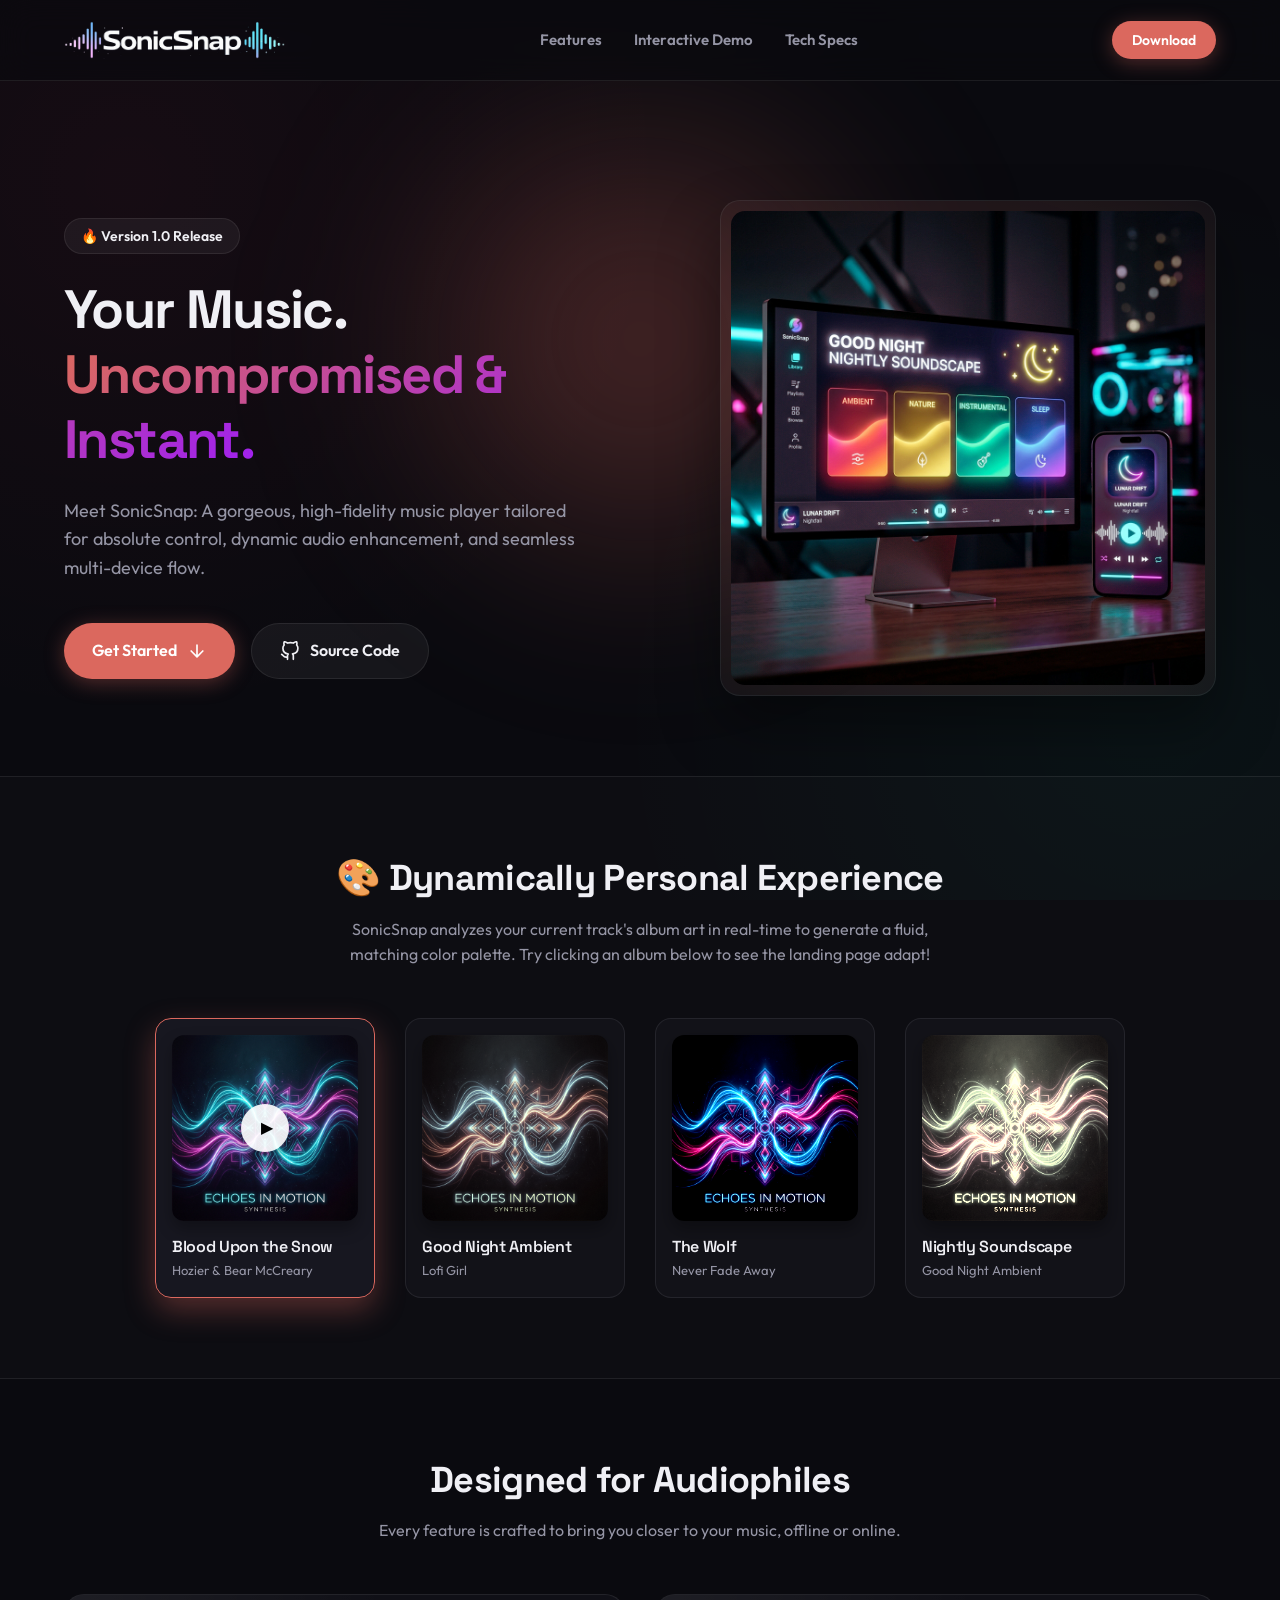
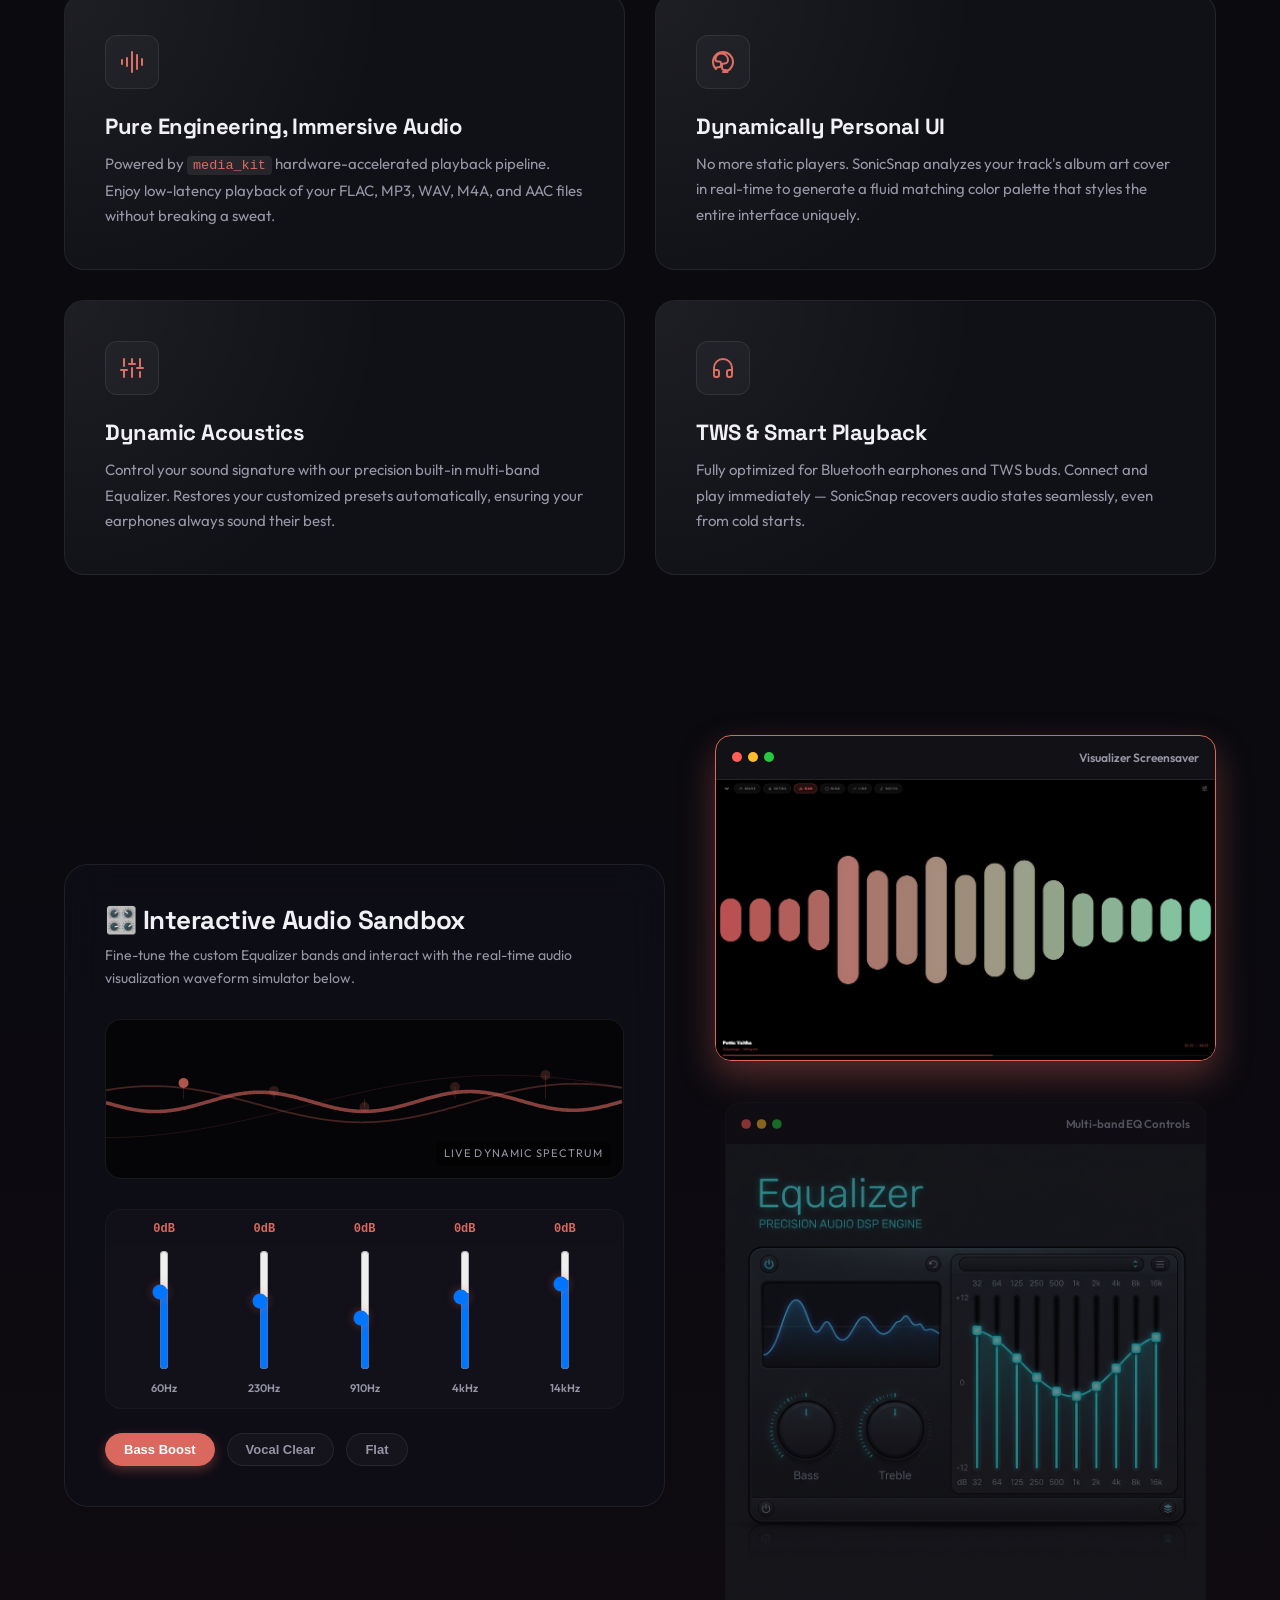
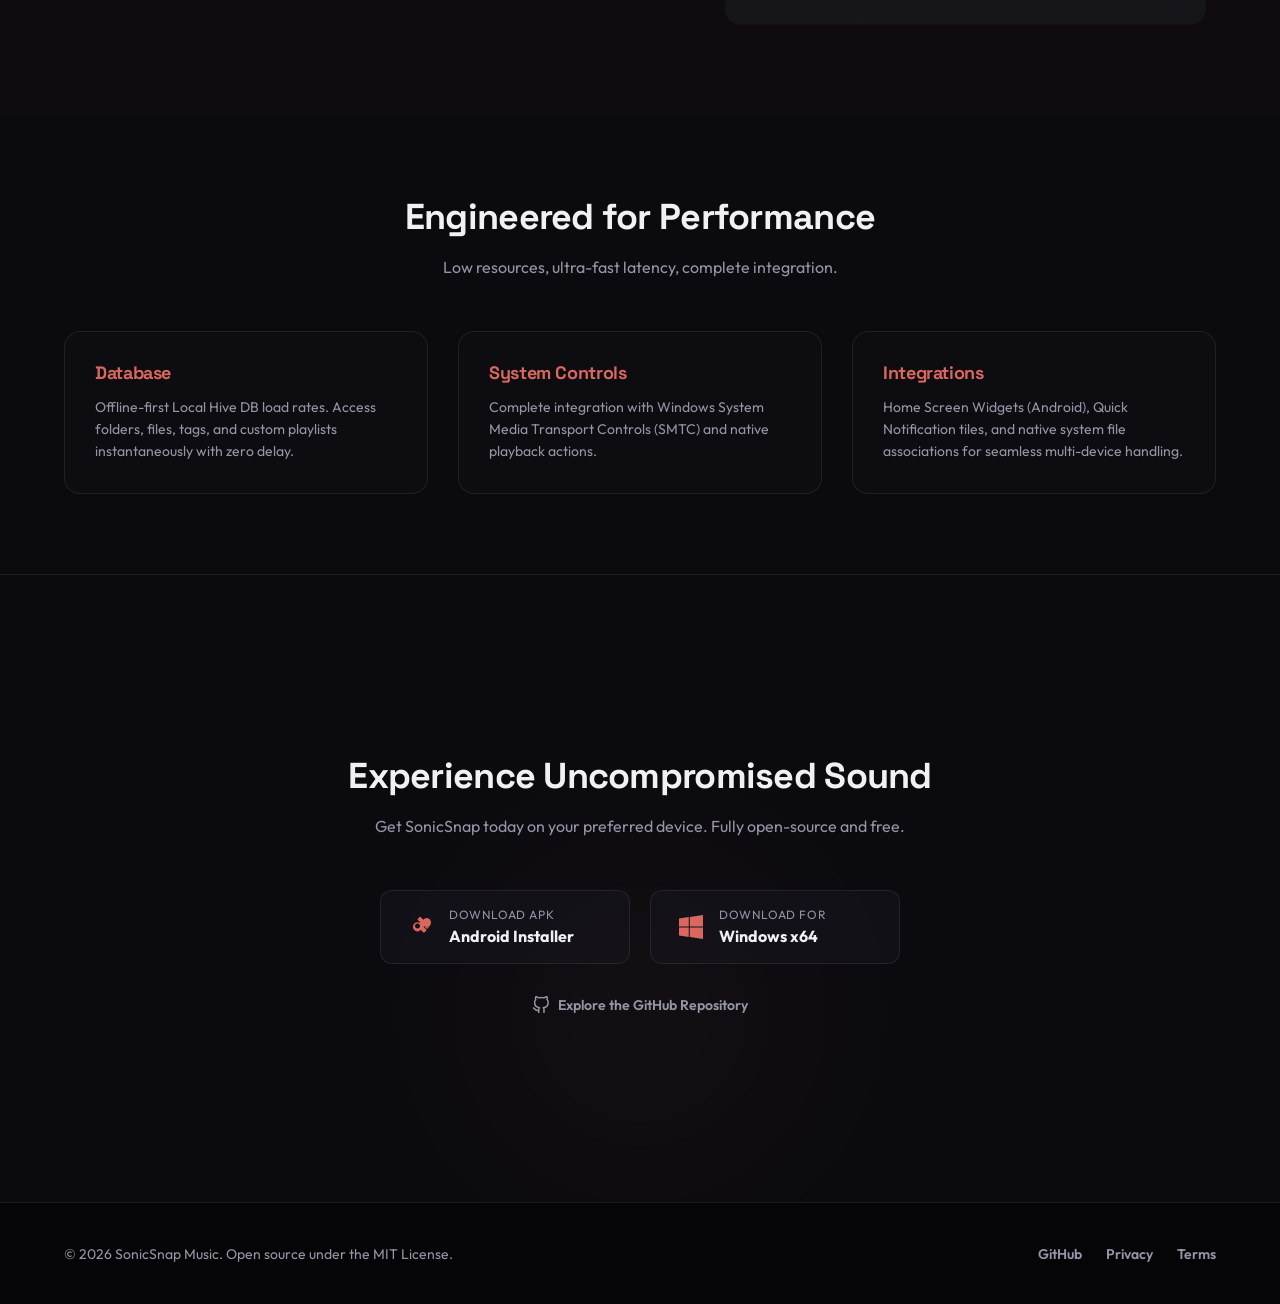
==== index.html @ 58a20cab "V1 release" ====
<!DOCTYPE html>
<html lang="en">
<head>
    <meta charset="UTF-8">
    <meta name="viewport" content="width=device-width, initial-scale=1.0">
    <title>SonicSnap - Your Music. Uncompromised & Instant.</title>
    <meta name="description" content="SonicSnap is a gorgeous, high-fidelity music player tailored for absolute control, dynamic audio enhancement, and seamless multi-device flow.">
    <!-- Google Fonts -->
    <link rel="preconnect" href="https://fonts.googleapis.com">
    <link rel="preconnect" href="https://fonts.gstatic.com" crossorigin>
    <link href="https://fonts.googleapis.com/css2?family=Outfit:wght@300;400;600;800&family=Space+Grotesk:wght@400;700&display=swap" rel="stylesheet">
    <!-- Main Style -->
    <link rel="stylesheet" href="index.css">
    <!-- Favicon -->
    <link rel="icon" type="image/svg+xml" href="assets/landing/icon.png">
</head>
<body>

    <!-- Header Navigation -->
    <header class="header" id="navbar">
        <div class="header-container">
            <a href="#" class="logo-link" id="logo-home">
                <img src="assets/landing/logo.png" alt="SonicSnap Logo" class="logo-img" style="height: 38px; display: block;">
            </a>
            <nav class="nav-menu" id="nav-links">
                <a href="#features" class="nav-item" id="nav-lnk-features">Features</a>
                <a href="#demo" class="nav-item" id="nav-lnk-demo">Interactive Demo</a>
                <a href="#specs" class="nav-item" id="nav-lnk-specs">Tech Specs</a>
            </nav>
            <div class="header-actions">
                <a href="#download" class="btn btn-primary btn-sm" id="btn-header-download">Download</a>
            </div>
        </div>
    </header>

    <main>
        <!-- Hero Section -->
        <section class="hero-section" id="hero">
            <div class="hero-bg-glow"></div>
            <div class="container hero-container">
                <div class="hero-content">
                    <div class="badge-wrapper animate-fade-in">
                        <span class="premium-badge">🔥 Version 1.0 Release</span>
                    </div>
                    <h1 class="hero-title animate-fade-in" id="hero-headline">
                        Your Music. <br><span class="gradient-text">Uncompromised & Instant.</span>
                    </h1>
                    <p class="hero-subtitle animate-fade-in-delayed">
                        Meet SonicSnap: A gorgeous, high-fidelity music player tailored for absolute control, dynamic audio enhancement, and seamless multi-device flow.
                    </p>
                    <div class="hero-actions animate-fade-in-delayed" id="hero-cta-group">
                        <a href="#download" class="btn btn-primary" id="cta-download-hero">
                            <span>Get Started</span>
                            <svg width="20" height="20" viewBox="0 0 24 24" fill="none" stroke="currentColor" stroke-width="2" stroke-linecap="round" stroke-linejoin="round"><path d="M12 5v14M19 12l-7 7-7-7"/></svg>
                        </a>
                        <a href="https://github.com" target="_blank" rel="noopener noreferrer" class="btn btn-secondary" id="cta-source-hero">
                            <svg width="20" height="20" viewBox="0 0 24 24" fill="none" stroke="currentColor" stroke-width="2" stroke-linecap="round" stroke-linejoin="round"><path d="M9 19c-5 1.5-5-2.5-7-3m14 6v-3.87a3.37 3.37 0 0 0-.94-2.61c3.14-.35 6.44-1.54 6.44-7A5.44 5.44 0 0 0 20 4.77 5.07 5.07 0 0 0 19.91 1S18.73.65 16 2.48a13.38 13.38 0 0 0-7 0C6.27.65 5.09 1 5.09 1A5.07 5.07 0 0 0 5 4.77a5.44 5.44 0 0 0-1.5 3.78c0 5.42 3.3 6.61 6.44 7A3.37 3.37 0 0 0 9 18.13V22"></path></svg>
                            <span>Source Code</span>
                        </a>
                    </div>
                </div>
                <div class="hero-visual animate-scale-in">
                    <div class="mockup-wrapper">
                        <img src="assets/landing/hero_mockup.png" alt="SonicSnap Mobile and Desktop App Mockup" class="mockup-img" id="hero-mockup-img">
                        <div class="glowing-effect"></div>
                    </div>
                </div>
            </div>
        </section>

        <!-- Dynamic Theme Interaction Section -->
        <section class="theme-demo-section" id="theme-selector">
            <div class="container text-center">
                <h2 class="section-title" id="theme-title">🎨 Dynamically Personal Experience</h2>
                <p class="section-subtitle">SonicSnap analyzes your current track's album art in real-time to generate a fluid, matching color palette. Try clicking an album below to see the landing page adapt!</p>
                
                <div class="album-carousel" id="album-selector">
                    <div class="album-card active" data-primary="#db685e" data-secondary="#170505" data-glow="rgba(219, 104, 94, 0.4)" id="album-pottu">
                        <div class="album-art" style="background-image: url('assets/landing/album_art.png'); background-size: cover;">
                            <span class="play-icon">▶</span>
                        </div>
                        <div class="album-info">
                            <h3>Blood Upon the Snow</h3>
                            <p>Hozier & Bear McCreary</p>
                        </div>
                    </div>
                    
                    <div class="album-card" data-primary="#cfa170" data-secondary="#1a1200" data-glow="rgba(207, 161, 112, 0.4)" id="album-pottu-yesudas">
                        <div class="album-art" style="background-image: url('assets/landing/album_art.png'); background-size: cover; filter: sepia(0.6) hue-rotate(40deg);">
                            <span class="play-icon">▶</span>
                        </div>
                        <div class="album-info">
                            <h3>Good Night Ambient</h3>
                            <p>Lofi Girl</p>
                        </div>
                    </div>

                    <div class="album-card" data-primary="#ff3b30" data-secondary="#1a0505" data-glow="rgba(255, 59, 48, 0.4)" id="album-vishwaroopam">
                        <div class="album-art art-1" style="background-image: url('assets/landing/album_art.png'); background-size: cover; filter: hue-rotate(20deg) contrast(1.5);">
                            <span class="play-icon">▶</span>
                        </div>
                        <div class="album-info">
                            <h3>The Wolf</h3>
                            <p>Never Fade Away</p>
                        </div>
                    </div>

                    <div class="album-card" data-primary="#00ffcc" data-secondary="#001a14" data-glow="rgba(0, 255, 204, 0.4)" id="album-nightly">
                        <div class="album-art art-2" style="background-image: url('assets/landing/album_art.png'); background-size: cover; filter: brightness(2) sepia(0.8);">
                            <span class="play-icon">▶</span>
                        </div>
                        <div class="album-info">
                            <h3>Nightly Soundscape</h3>
                            <p>Good Night Ambient</p>
                        </div>
                    </div>
                </div>
            </div>
        </section>

        <!-- Features Grid Section -->
        <section class="features-section" id="features">
            <div class="container">
                <div class="text-center">
                    <h2 class="section-title" id="features-title">Designed for Audiophiles</h2>
                    <p class="section-subtitle">Every feature is crafted to bring you closer to your music, offline or online.</p>
                </div>
                
                <div class="features-grid">
                    <!-- Feature 1 -->
                    <div class="feature-card scroll-reveal" id="feat-hi-res">
                        <div class="feature-icon">
                            <svg width="24" height="24" viewBox="0 0 24 24" fill="none" stroke="currentColor" stroke-width="2" stroke-linecap="round" stroke-linejoin="round"><path d="M12 2v20M17 5v14M22 9v6M7 8v8M2 10v4"/></svg>
                        </div>
                        <h3>Pure Engineering, Immersive Audio</h3>
                        <p>Powered by <code>media_kit</code> hardware-accelerated playback pipeline. Enjoy low-latency playback of your FLAC, MP3, WAV, M4A, and AAC files without breaking a sweat.</p>
                    </div>

                    <!-- Feature 2 -->
                    <div class="feature-card scroll-reveal" id="feat-palette">
                        <div class="feature-icon">
                            <svg width="24" height="24" viewBox="0 0 24 24" fill="none" stroke="currentColor" stroke-width="2" stroke-linecap="round" stroke-linejoin="round"><path d="M12 22C17.5228 22 22 17.5228 22 12C22 6.47715 17.5228 2 12 2C6.47715 2 2 6.47715 2 12C2 14.7255 3.09032 17.1962 4.85857 19C5.02102 18.0617 5.8398 17.35 6.83 17.35H7.5C8.88071 17.35 10 16.2307 10 14.85V13.5C10 12.3954 9.10457 11.5 8 11.5H6.5C5.39543 11.5 4.5 10.6046 4.5 9.5V9C4.5 5.96243 7.21895 3.5 10.5 3.5C14.0899 3.5 17 6.41015 17 10C17 11.933 15.433 13.5 13.5 13.5H13C11.8954 13.5 11 14.3954 11 15.5V17.5C11 18.8807 12.1193 20 13.5 20H14.5C15.6046 20 16.5 20.8954 16.5 22C16.5 22 12.5 22 12 22Z"/></svg>
                        </div>
                        <h3>Dynamically Personal UI</h3>
                        <p>No more static players. SonicSnap analyzes your track's album art cover in real-time to generate a fluid matching color palette that styles the entire interface uniquely.</p>
                    </div>

                    <!-- Feature 3 -->
                    <div class="feature-card scroll-reveal" id="feat-eq">
                        <div class="feature-icon">
                            <svg width="24" height="24" viewBox="0 0 24 24" fill="none" stroke="currentColor" stroke-width="2" stroke-linecap="round" stroke-linejoin="round"><path d="M4 21v-7M4 10V3M12 21v-9M12 8V3M20 21v-5M20 12V3M1 14h6M9 8h6M17 12h6"/></svg>
                        </div>
                        <h3>Dynamic Acoustics</h3>
                        <p>Control your sound signature with our precision built-in multi-band Equalizer. Restores your customized presets automatically, ensuring your earphones always sound their best.</p>
                    </div>

                    <!-- Feature 4 -->
                    <div class="feature-card scroll-reveal" id="feat-tws">
                        <div class="feature-icon">
                            <svg width="24" height="24" viewBox="0 0 24 24" fill="none" stroke="currentColor" stroke-width="2" stroke-linecap="round" stroke-linejoin="round"><path d="M3 18v-6a9 9 0 0 1 18 0v6M21 19a2 2 0 0 1-2 2h-1a2 2 0 0 1-2-2v-3a2 2 0 0 1 2-2h3M3 19a2 2 0 0 0 2 2h1a2 2 0 0 0 2-2v-3a2 2 0 0 0-2-2H3"/></svg>
                        </div>
                        <h3>TWS & Smart Playback</h3>
                        <p>Fully optimized for Bluetooth earphones and TWS buds. Connect and play immediately — SonicSnap recovers audio states seamlessly, even from cold starts.</p>
                    </div>
                </div>
            </div>
        </section>

        <!-- Interactive EQ and Waveform Visualizer Demo -->
        <section class="demo-interactive-section" id="demo">
            <div class="container">
                <div class="demo-grid">
                    <div class="demo-visual-panel">
                        <h3 class="panel-title">🎛️ Interactive Audio Sandbox</h3>
                        <p class="panel-desc">Fine-tune the custom Equalizer bands and interact with the real-time audio visualization waveform simulator below.</p>
                        
                        <!-- Visualizer Area -->
                        <div class="visualizer-container">
                            <canvas id="visualizer-canvas" class="visualizer-canvas"></canvas>
                            <div class="visualizer-overlay-info">
                                <span id="visualizer-status">Live Dynamic Spectrum</span>
                            </div>
                        </div>

                        <!-- EQ sliders -->
                        <div class="eq-container">
                            <div class="eq-band">
                                <span class="eq-val" id="eq-val-60">0dB</span>
                                <input type="range" class="eq-slider" id="eq-slider-60" min="-12" max="12" value="4">
                                <span class="eq-label">60Hz</span>
                            </div>
                            <div class="eq-band">
                                <span class="eq-val" id="eq-val-230">0dB</span>
                                <input type="range" class="eq-slider" id="eq-slider-230" min="-12" max="12" value="2">
                                <span class="eq-label">230Hz</span>
                            </div>
                            <div class="eq-band">
                                <span class="eq-val" id="eq-val-910">0dB</span>
                                <input type="range" class="eq-slider" id="eq-slider-910" min="-12" max="12" value="-2">
                                <span class="eq-label">910Hz</span>
                            </div>
                            <div class="eq-band">
                                <span class="eq-val" id="eq-val-4k">0dB</span>
                                <input type="range" class="eq-slider" id="eq-slider-4k" min="-12" max="12" value="3">
                                <span class="eq-label">4kHz</span>
                            </div>
                            <div class="eq-band">
                                <span class="eq-val" id="eq-val-14k">0dB</span>
                                <input type="range" class="eq-slider" id="eq-slider-14k" min="-12" max="12" value="6">
                                <span class="eq-label">14kHz</span>
                            </div>
                        </div>
                        <div class="eq-presets">
                            <button class="btn btn-preset active" data-preset="bassboost" id="btn-preset-bass">Bass Boost</button>
                            <button class="btn btn-preset" data-preset="vocal" id="btn-preset-vocal">Vocal Clear</button>
                            <button class="btn btn-preset" data-preset="flat" id="btn-preset-flat">Flat</button>
                        </div>
                    </div>

                    <div class="demo-mockups-panel">
                        <div class="mockup-card active-card">
                            <div class="mockup-card-header">
                                <span class="dot red"></span>
                                <span class="dot yellow"></span>
                                <span class="dot green"></span>
                                <span class="title">Visualizer Screensaver</span>
                            </div>
                            <img src="assets/landing/visualizer_demo.png" alt="Sleek wave visualizer UI" class="panel-mockup-img" id="mockup-vis-img">
                        </div>
                        <div class="mockup-card">
                            <div class="mockup-card-header">
                                <span class="dot red"></span>
                                <span class="dot yellow"></span>
                                <span class="dot green"></span>
                                <span class="title">Multi-band EQ Controls</span>
                            </div>
                            <img src="assets/landing/equalizer_screen.png" alt="Multi-band audio settings" class="panel-mockup-img" id="mockup-eq-img">
                        </div>
                    </div>
                </div>
            </div>
        </section>

        <!-- Technical Specs Section -->
        <section class="specs-section" id="specs">
            <div class="container">
                <div class="text-center">
                    <h2 class="section-title" id="specs-title">Engineered for Performance</h2>
                    <p class="section-subtitle">Low resources, ultra-fast latency, complete integration.</p>
                </div>

                <div class="specs-grid">
                    <div class="spec-card">
                        <h4>Database</h4>
                        <p>Offline-first Local Hive DB load rates. Access folders, files, tags, and custom playlists instantaneously with zero delay.</p>
                    </div>
                    <div class="spec-card">
                        <h4>System Controls</h4>
                        <p>Complete integration with Windows System Media Transport Controls (SMTC) and native playback actions.</p>
                    </div>
                    <div class="spec-card">
                        <h4>Integrations</h4>
                        <p>Home Screen Widgets (Android), Quick Notification tiles, and native system file associations for seamless multi-device handling.</p>
                    </div>
                </div>
            </div>
        </section>

        <!-- Download & CTA Section -->
        <section class="download-section" id="download">
            <div class="download-bg-glow"></div>
            <div class="container text-center">
                <h2 class="section-title" id="download-title">Experience Uncompromised Sound</h2>
                <p class="section-subtitle">Get SonicSnap today on your preferred device. Fully open-source and free.</p>
                
                <div class="download-badges">
                    <a href="#" class="download-btn" id="dl-android">
                        <div class="dl-btn-icon">
                            <svg width="24" height="24" viewBox="0 0 24 24" fill="currentColor"><path d="M17.5 8c.46 0 .91-.05 1.34-.14L20 10.5c.39.39.39 1.02 0 1.41l-1.5 1.5c-.39.39-1.02.39-1.41 0l-2.64-2.64C15.4 11.23 16.42 12 17.5 12c2.48 0 4.5-2.02 4.5-4.5S19.98 3 17.5 3c-1.08 0-2.1.77-3.05 1.77L11.8 2.13C11.41 1.74 10.78 1.74 10.39 2.13L8.89 3.63c-.39.39-.39 1.02 0 1.41l2.64 2.64c-.95.46-1.97-.31-3.05-.31c-2.48 0-4.5 2.02-4.5 4.5S5.98 16.5 8.5 16.5c1.08 0 2.1-.77 3.05-1.77l2.64 2.64c.39.39 1.02.39 1.41 0l1.5-1.5c.39-.39.39-1.02 0-1.41l-2.64-2.64c.95-.46 1.97.31 3.05.31c2.48 0 4.5-2.02 4.5-4.5S19.98 8 17.5 8zM8.5 13.5c-1.38 0-2.5-1.12-2.5-2.5s1.12-2.5 2.5-2.5s2.5 1.12 2.5 2.5s-1.12 2.5-2.5 2.5z"/></svg>
                        </div>
                        <div class="dl-btn-text">
                            <span class="dl-desc">Download APK</span>
                            <span class="dl-platform">Android Installer</span>
                        </div>
                    </a>
                    
                    <a href="#" class="download-btn" id="dl-windows">
                        <div class="dl-btn-icon">
                            <svg width="24" height="24" viewBox="0 0 24 24" fill="currentColor"><path d="M0 3.449L9.75 2.1v9.45H0V3.449zM0 12.45h9.75v9.45L0 20.551v-8.1zM10.8 1.95L24 0v11.55H10.8V1.95zM10.8 12.45H24v11.55l-13.2-1.95v-9.6z"/></svg>
                        </div>
                        <div class="dl-btn-text">
                            <span class="dl-desc">Download for</span>
                            <span class="dl-platform">Windows x64</span>
                        </div>
                    </a>
                </div>

                <div class="source-link-container">
                    <a href="https://github.com" target="_blank" rel="noopener noreferrer" class="source-link" id="footer-source-link">
                        <svg width="18" height="18" viewBox="0 0 24 24" fill="none" stroke="currentColor" stroke-width="2" stroke-linecap="round" stroke-linejoin="round"><path d="M9 19c-5 1.5-5-2.5-7-3m14 6v-3.87a3.37 3.37 0 0 0-.94-2.61c3.14-.35 6.44-1.54 6.44-7A5.44 5.44 0 0 0 20 4.77 5.07 5.07 0 0 0 19.91 1S18.73.65 16 2.48a13.38 13.38 0 0 0-7 0C6.27.65 5.09 1 5.09 1A5.07 5.07 0 0 0 5 4.77a5.44 5.44 0 0 0-1.5 3.78c0 5.42 3.3 6.61 6.44 7A3.37 3.37 0 0 0 9 18.13V22"></path></svg>
                        <span>Explore the GitHub Repository</span>
                    </a>
                </div>
            </div>
        </section>
    </main>

    <!-- Footer -->
    <footer class="footer" id="main-footer">
        <div class="container footer-container">
            <p class="copyright-text" id="footer-copyright">&copy; 2026 SonicSnap Music. Open source under the MIT License.</p>
            <div class="footer-links" id="footer-link-group">
                <a href="https://github.com" target="_blank" rel="noopener noreferrer" id="flink-github">GitHub</a>
                <a href="#" id="flink-privacy">Privacy</a>
                <a href="#" id="flink-terms">Terms</a>
            </div>
        </div>
    </footer>

    <!-- App Script -->
    <script src="app.js"></script>
</body>
</html>
---- index.css ----
/* ==========================================================================
   SonicSnap Landing Page Styles
   ========================================================================== */

/* Design Tokens & Theme Variables */
:root {
    --primary-color: #db685e;
    --primary-glow: rgba(219, 104, 94, 0.35);
    --secondary-color: #170505;
    
    /* Neutral colors */
    --bg-dark: #0a0a0f;
    --bg-card: rgba(25, 25, 35, 0.45);
    --bg-card-hover: rgba(35, 35, 50, 0.7);
    --text-main: #f0f0f5;
    --text-muted: #9595a5;
    --border-color: rgba(255, 255, 255, 0.08);
    --border-hover: rgba(255, 255, 255, 0.15);
    
    /* Font families */
    --font-heading: 'Space Grotesk', sans-serif;
    --font-body: 'Outfit', sans-serif;
    
    /* Transition defaults */
    --transition-smooth: all 0.4s cubic-bezier(0.16, 1, 0.3, 1);
    --transition-fast: all 0.2s ease;
}

/* Base Reset & Globals */
* {
    box-sizing: border-box;
    margin: 0;
    padding: 0;
}

html {
    scroll-behavior: smooth;
    background-color: var(--bg-dark);
    color: var(--text-main);
    font-family: var(--font-body);
    overflow-x: hidden;
}

body {
    background-image: 
        radial-gradient(circle at 10% 20%, rgba(255, 51, 102, 0.05) 0%, transparent 40%),
        radial-gradient(circle at 90% 80%, rgba(0, 255, 204, 0.04) 0%, transparent 40%);
    background-attachment: fixed;
    line-height: 1.6;
    min-height: 100vh;
    transition: background-color 0.6s ease;
}

/* Typography */
h1, h2, h3, h4 {
    font-family: var(--font-heading);
    font-weight: 700;
    letter-spacing: -0.02em;
    line-height: 1.2;
}

a {
    color: inherit;
    text-decoration: none;
    transition: var(--transition-fast);
}

code {
    font-family: monospace;
    background-color: rgba(255, 255, 255, 0.08);
    padding: 2px 6px;
    border-radius: 4px;
    color: var(--primary-color);
    font-size: 0.9em;
    transition: var(--transition-smooth);
}

/* Layout Utilities */
.container {
    width: 90%;
    max-width: 1200px;
    margin: 0 auto;
    padding: 80px 0;
}

.text-center {
    text-align: center;
}

.gradient-text {
    background: linear-gradient(135deg, var(--primary-color) 0%, #a020f0 100%);
    -webkit-background-clip: text;
    background-clip: text;
    -webkit-text-fill-color: transparent;
    transition: var(--transition-smooth);
}

/* Header & Navigation */
.header {
    position: fixed;
    top: 0;
    left: 0;
    width: 100%;
    z-index: 1000;
    background: rgba(10, 10, 15, 0.65);
    backdrop-filter: blur(16px);
    -webkit-backdrop-filter: blur(16px);
    border-bottom: 1px solid var(--border-color);
    transition: var(--transition-smooth);
}

.header-container {
    width: 90%;
    max-width: 1200px;
    margin: 0 auto;
    height: 80px;
    display: flex;
    align-items: center;
    justify-content: space-between;
}

.logo-link {
    display: flex;
    align-items: center;
    gap: 12px;
}

.logo-icon {
    display: flex;
    align-items: flex-end;
    gap: 3px;
    height: 20px;
}

.pulse-bar {
    width: 4px;
    background-color: var(--primary-color);
    border-radius: 2px;
    transition: var(--transition-smooth);
}

.bar-1 { height: 60%; animation: pulse-height 1.2s ease-in-out infinite alternate; }
.bar-2 { height: 100%; animation: pulse-height 0.8s ease-in-out infinite alternate 0.2s; }
.bar-3 { height: 40%; animation: pulse-height 1s ease-in-out infinite alternate 0.4s; }

@keyframes pulse-height {
    0% { transform: scaleY(0.4); }
    100% { transform: scaleY(1.1); }
}

.logo-text {
    font-family: var(--font-heading);
    font-size: 24px;
    font-weight: 700;
    letter-spacing: -0.03em;
}

.logo-text span {
    color: var(--primary-color);
    transition: var(--transition-smooth);
}

.nav-menu {
    display: flex;
    gap: 32px;
}

.nav-item {
    font-weight: 600;
    font-size: 15px;
    color: var(--text-muted);
    position: relative;
    padding: 8px 0;
}

.nav-item:hover, .nav-item.active {
    color: var(--text-main);
}

.nav-item::after {
    content: '';
    position: absolute;
    bottom: 0;
    left: 0;
    width: 0;
    height: 2px;
    background-color: var(--primary-color);
    transition: var(--transition-smooth);
}

.nav-item:hover::after {
    width: 100%;
}

/* Buttons */
.btn {
    display: inline-flex;
    align-items: center;
    gap: 10px;
    padding: 14px 28px;
    border-radius: 50px;
    font-weight: 600;
    font-size: 16px;
    cursor: pointer;
    transition: var(--transition-smooth);
    border: none;
    outline: none;
}

.btn-sm {
    padding: 8px 20px;
    font-size: 14px;
}

.btn-primary {
    background-color: var(--primary-color);
    color: #fff;
    box-shadow: 0 4px 20px var(--primary-glow);
}

.btn-primary:hover {
    transform: translateY(-2px);
    box-shadow: 0 8px 30px var(--primary-glow);
    filter: brightness(1.1);
}

.btn-secondary {
    background-color: rgba(255, 255, 255, 0.05);
    color: var(--text-main);
    border: 1px solid var(--border-color);
}

.btn-secondary:hover {
    background-color: rgba(255, 255, 255, 0.1);
    transform: translateY(-2px);
    border-color: var(--border-hover);
}

/* Hero Section */
.hero-section {
    position: relative;
    padding-top: 160px;
    overflow: hidden;
}

.hero-bg-glow {
    position: absolute;
    top: 5%;
    left: 50%;
    transform: translateX(-50%);
    width: 600px;
    height: 600px;
    background: radial-gradient(circle, var(--primary-glow) 0%, transparent 70%);
    filter: blur(80px);
    z-index: -1;
    pointer-events: none;
    transition: var(--transition-smooth);
}

.hero-container {
    display: grid;
    grid-template-columns: 1.2fr 1fr;
    gap: 60px;
    align-items: center;
    padding-top: 40px;
    padding-bottom: 80px;
}

.premium-badge {
    background: rgba(255, 255, 255, 0.05);
    border: 1px solid var(--border-color);
    padding: 6px 16px;
    border-radius: 100px;
    font-size: 14px;
    font-weight: 600;
    color: var(--text-main);
    display: inline-block;
    margin-bottom: 24px;
}

.hero-title {
    font-size: 54px;
    margin-bottom: 24px;
    letter-spacing: -0.03em;
}

.hero-subtitle {
    font-size: 18px;
    color: var(--text-muted);
    margin-bottom: 40px;
    max-width: 520px;
}

.hero-actions {
    display: flex;
    gap: 16px;
    flex-wrap: wrap;
}

.mockup-wrapper {
    position: relative;
    border-radius: 20px;
    padding: 10px;
    background: rgba(255, 255, 255, 0.02);
    border: 1px solid var(--border-color);
    backdrop-filter: blur(10px);
    overflow: hidden;
    box-shadow: 0 30px 60px rgba(0,0,0,0.4);
    transition: var(--transition-smooth);
}

.mockup-wrapper:hover {
    transform: translateY(-8px) scale(1.01);
    border-color: var(--border-hover);
}

.mockup-img {
    width: 100%;
    height: auto;
    border-radius: 14px;
    display: block;
}

.glowing-effect {
    position: absolute;
    top: -50%;
    left: -50%;
    width: 200%;
    height: 200%;
    background: radial-gradient(circle, var(--primary-glow) 0%, transparent 60%);
    pointer-events: none;
    z-index: 1;
    mix-blend-mode: color-dodge;
    opacity: 0.6;
    transition: var(--transition-smooth);
}

/* Album Selection & Theme Simulation */
.theme-demo-section {
    background: rgba(255, 255, 255, 0.01);
    border-top: 1px solid var(--border-color);
    border-bottom: 1px solid var(--border-color);
}

.section-title {
    font-size: 36px;
    margin-bottom: 16px;
}

.section-subtitle {
    font-size: 16px;
    color: var(--text-muted);
    max-width: 600px;
    margin: 0 auto 50px;
}

.album-carousel {
    display: flex;
    justify-content: center;
    gap: 30px;
    flex-wrap: wrap;
}

.album-card {
    background: var(--bg-card);
    border: 1px solid var(--border-color);
    border-radius: 16px;
    padding: 16px;
    width: 220px;
    cursor: pointer;
    transition: var(--transition-smooth);
    text-align: left;
    position: relative;
    overflow: hidden;
}

.album-card:hover {
    transform: translateY(-6px);
    background: var(--bg-card-hover);
    border-color: var(--primary-color);
    box-shadow: 0 12px 30px var(--primary-glow);
}

.album-card.active {
    border-color: var(--primary-color);
    box-shadow: 0 12px 30px var(--primary-glow);
    background: rgba(25, 25, 35, 0.8);
}

.album-art {
    width: 100%;
    aspect-ratio: 1;
    border-radius: 12px;
    margin-bottom: 16px;
    position: relative;
    display: flex;
    align-items: center;
    justify-content: center;
    background-size: cover;
    background-position: center;
    box-shadow: 0 8px 16px rgba(0,0,0,0.3);
}

.art-1 { background-image: linear-gradient(135deg, #ff007f, #3a007f); }
.art-2 { background-image: linear-gradient(135deg, #00ffcc, #003366); }
.art-3 { background-image: linear-gradient(135deg, #ffb300, #4a1200); }
.art-4 { background-image: linear-gradient(135deg, #a020f0, #1a0033); }

.play-icon {
    width: 48px;
    height: 48px;
    border-radius: 50px;
    background: rgba(255, 255, 255, 0.9);
    color: #000;
    display: flex;
    align-items: center;
    justify-content: center;
    font-size: 16px;
    padding-left: 3px;
    opacity: 0;
    transform: scale(0.8);
    transition: var(--transition-smooth);
    box-shadow: 0 4px 12px rgba(0,0,0,0.4);
}

.album-card:hover .play-icon, .album-card.active .play-icon {
    opacity: 1;
    transform: scale(1);
}

.album-info h3 {
    font-size: 16px;
    font-weight: 600;
    margin-bottom: 4px;
}

.album-info p {
    font-size: 13px;
    color: var(--text-muted);
}

/* Features Grid */
.features-grid {
    display: grid;
    grid-template-columns: repeat(2, 1fr);
    gap: 30px;
    margin-top: 40px;
}

.feature-card {
    background: var(--bg-card);
    border: 1px solid var(--border-color);
    border-radius: 20px;
    padding: 40px;
    transition: var(--transition-smooth);
    position: relative;
    overflow: hidden;
}

.feature-card::before {
    content: '';
    position: absolute;
    top: 0;
    left: 0;
    width: 100%;
    height: 100%;
    background: radial-gradient(800px circle at var(--x, 0px) var(--y, 0px), rgba(255,255,255,0.06), transparent 40%);
    pointer-events: none;
}

.feature-card:hover {
    background: var(--bg-card-hover);
    border-color: var(--border-hover);
    transform: translateY(-4px);
}

.feature-icon {
    width: 54px;
    height: 54px;
    background: rgba(255, 255, 255, 0.03);
    border: 1px solid var(--border-color);
    border-radius: 12px;
    display: flex;
    align-items: center;
    justify-content: center;
    color: var(--primary-color);
    margin-bottom: 24px;
    transition: var(--transition-smooth);
}

.feature-card:hover .feature-icon {
    color: #fff;
    background-color: var(--primary-color);
    box-shadow: 0 0 20px var(--primary-glow);
    border-color: var(--primary-color);
}

.feature-card h3 {
    font-size: 22px;
    margin-bottom: 12px;
}

.feature-card p {
    color: var(--text-muted);
    font-size: 15px;
    line-height: 1.7;
}

/* Interactive EQ and Visualizer Sandbox */
.demo-interactive-section {
    background: linear-gradient(180deg, var(--bg-dark) 0%, rgba(255, 51, 102, 0.02) 100%);
}

.demo-grid {
    display: grid;
    grid-template-columns: 1.2fr 1fr;
    gap: 50px;
    align-items: center;
}

.demo-visual-panel {
    background: rgba(15, 15, 25, 0.6);
    border: 1px solid var(--border-color);
    border-radius: 24px;
    padding: 40px;
    backdrop-filter: blur(20px);
}

.panel-title {
    font-size: 26px;
    margin-bottom: 8px;
}

.panel-desc {
    color: var(--text-muted);
    font-size: 14px;
    margin-bottom: 30px;
}

.visualizer-container {
    position: relative;
    width: 100%;
    height: 160px;
    background: #050508;
    border: 1px solid var(--border-color);
    border-radius: 16px;
    margin-bottom: 30px;
    overflow: hidden;
}

.visualizer-canvas {
    width: 100%;
    height: 100%;
    display: block;
}

.visualizer-overlay-info {
    position: absolute;
    bottom: 12px;
    right: 12px;
    font-size: 11px;
    color: var(--text-muted);
    text-transform: uppercase;
    letter-spacing: 0.1em;
    background: rgba(0,0,0,0.6);
    padding: 3px 8px;
    border-radius: 4px;
    pointer-events: none;
}

.eq-container {
    display: flex;
    justify-content: space-between;
    height: 200px;
    padding: 10px 20px;
    background: rgba(255,255,255,0.02);
    border-radius: 16px;
    border: 1px solid rgba(255,255,255,0.03);
    margin-bottom: 24px;
}

.eq-band {
    display: flex;
    flex-direction: column;
    align-items: center;
    justify-content: space-between;
    width: 16%;
}

.eq-val {
    font-size: 12px;
    font-weight: 600;
    color: var(--primary-color);
    font-family: monospace;
    transition: var(--transition-fast);
}

.eq-slider {
    -webkit-appearance: none;
    appearance: none;
    width: 8px;
    height: 120px;
    background: rgba(255,255,255,0.08);
    border-radius: 4px;
    outline: none;
    writing-mode: bt-lr; /* IE */
    -webkit-appearance: slider-vertical; /* Webkit vertical slider support */
}

.eq-slider::-webkit-slider-runnable-track {
    width: 8px;
    border-radius: 4px;
}

.eq-slider::-webkit-slider-thumb {
    -webkit-appearance: none;
    appearance: none;
    width: 20px;
    height: 20px;
    border-radius: 50%;
    background: var(--primary-color);
    cursor: pointer;
    box-shadow: 0 0 10px var(--primary-glow);
    border: 2px solid #fff;
    transition: var(--transition-fast);
}

.eq-slider::-webkit-slider-thumb:hover {
    transform: scale(1.2);
}

.eq-label {
    font-size: 11px;
    color: var(--text-muted);
    font-weight: 600;
}

.eq-presets {
    display: flex;
    gap: 12px;
}

.btn-preset {
    font-size: 13px;
    padding: 8px 18px;
    background: rgba(255, 255, 255, 0.03);
    border: 1px solid var(--border-color);
    color: var(--text-muted);
}

.btn-preset:hover, .btn-preset.active {
    background: var(--primary-color);
    color: #fff;
    border-color: var(--primary-color);
    box-shadow: 0 4px 12px var(--primary-glow);
}

.demo-mockups-panel {
    display: flex;
    flex-direction: column;
    gap: 30px;
}

.mockup-card {
    background: rgba(10,10,15,0.8);
    border: 1px solid var(--border-color);
    border-radius: 16px;
    overflow: hidden;
    transition: var(--transition-smooth);
    opacity: 0.5;
    transform: scale(0.96);
}

.mockup-card.active-card {
    opacity: 1;
    transform: scale(1);
    border-color: var(--primary-color);
    box-shadow: 0 15px 35px var(--primary-glow);
}

.mockup-card-header {
    background: rgba(255,255,255,0.03);
    padding: 12px 16px;
    display: flex;
    align-items: center;
    gap: 6px;
    border-bottom: 1px solid var(--border-color);
}

.dot {
    width: 10px;
    height: 10px;
    border-radius: 50%;
}
.dot.red { background-color: #ff5f56; }
.dot.yellow { background-color: #ffbd2e; }
.dot.green { background-color: #27c93f; }

.mockup-card-header .title {
    font-size: 12px;
    color: var(--text-muted);
    margin-left: auto;
    font-weight: 600;
}

.panel-mockup-img {
    width: 100%;
    height: auto;
    display: block;
}

/* Specs Section */
.specs-grid {
    display: grid;
    grid-template-columns: repeat(3, 1fr);
    gap: 30px;
    margin-top: 40px;
}

.spec-card {
    background: rgba(255,255,255,0.01);
    border: 1px solid var(--border-color);
    border-radius: 16px;
    padding: 30px;
    transition: var(--transition-smooth);
}

.spec-card:hover {
    background: rgba(255,255,255,0.03);
    border-color: var(--border-hover);
}

.spec-card h4 {
    font-size: 18px;
    margin-bottom: 12px;
    color: var(--primary-color);
}

.spec-card p {
    font-size: 14px;
    color: var(--text-muted);
}

/* Download / CTA Section */
.download-section {
    position: relative;
    padding: 100px 0;
    overflow: hidden;
    background: rgba(10,10,15,0.8);
    border-top: 1px solid var(--border-color);
}

.download-bg-glow {
    position: absolute;
    bottom: -10%;
    left: 50%;
    transform: translateX(-50%);
    width: 500px;
    height: 500px;
    background: radial-gradient(circle, var(--primary-glow) 0%, transparent 70%);
    filter: blur(80px);
    z-index: -1;
    pointer-events: none;
}

.download-badges {
    display: flex;
    justify-content: center;
    gap: 20px;
    margin-top: 40px;
    margin-bottom: 30px;
    flex-wrap: wrap;
}

.download-btn {
    background: var(--bg-card);
    border: 1px solid var(--border-color);
    padding: 14px 28px;
    border-radius: 12px;
    display: flex;
    align-items: center;
    gap: 16px;
    transition: var(--transition-smooth);
    width: 250px;
    text-align: left;
}

.download-btn:hover {
    background: var(--bg-card-hover);
    border-color: var(--primary-color);
    transform: translateY(-3px);
    box-shadow: 0 10px 25px var(--primary-glow);
}

.dl-btn-icon {
    color: var(--primary-color);
    display: flex;
    align-items: center;
}

.dl-btn-text {
    display: flex;
    flex-direction: column;
}

.dl-desc {
    font-size: 12px;
    color: var(--text-muted);
    text-transform: uppercase;
    letter-spacing: 0.05em;
}

.dl-platform {
    font-size: 16px;
    font-weight: 700;
}

.source-link-container {
    margin-top: 30px;
}

.source-link {
    display: inline-flex;
    align-items: center;
    gap: 8px;
    color: var(--text-muted);
    font-size: 14px;
    font-weight: 600;
}

.source-link:hover {
    color: var(--primary-color);
}

/* Footer */
.footer {
    background: #050508;
    border-top: 1px solid var(--border-color);
    padding: 40px 0;
}

.footer-container {
    display: flex;
    justify-content: space-between;
    align-items: center;
    flex-wrap: wrap;
    gap: 20px;
    padding: 0;
}

.copyright-text {
    font-size: 14px;
    color: var(--text-muted);
}

.footer-links {
    display: flex;
    gap: 24px;
}

.footer-links a {
    font-size: 14px;
    color: var(--text-muted);
    font-weight: 600;
}

.footer-links a:hover {
    color: var(--primary-color);
}

/* Animations Trigger */
.scroll-reveal {
    opacity: 0;
    transform: translateY(30px);
    transition: opacity 0.8s ease, transform 0.8s cubic-bezier(0.16, 1, 0.3, 1);
}

.scroll-reveal.reveal-active {
    opacity: 1;
    transform: translateY(0);
}

.animate-fade-in {
    animation: fadeIn 1s cubic-bezier(0.16, 1, 0.3, 1) forwards;
}

.animate-fade-in-delayed {
    opacity: 0;
    animation: fadeIn 1s cubic-bezier(0.16, 1, 0.3, 1) 0.3s forwards;
}

.animate-scale-in {
    opacity: 0;
    transform: scale(0.95);
    animation: scaleIn 1.2s cubic-bezier(0.16, 1, 0.3, 1) 0.1s forwards;
}

@keyframes fadeIn {
    from { opacity: 0; transform: translateY(20px); }
    to { opacity: 1; transform: translateY(0); }
}

@keyframes scaleIn {
    from { opacity: 0; transform: scale(0.95) translateY(20px); }
    to { opacity: 1; transform: scale(1) translateY(0); }
}

/* Responsive Breakpoints */
@media (max-width: 992px) {
    .hero-container {
        grid-template-columns: 1fr;
        text-align: center;
        gap: 40px;
    }
    .hero-subtitle {
        margin-left: auto;
        margin-right: auto;
    }
    .hero-actions {
        justify-content: center;
    }
    .demo-grid {
        grid-template-columns: 1fr;
    }
    .specs-grid {
        grid-template-columns: 1fr;
    }
}

@media (max-width: 768px) {
    .header-container {
        height: 70px;
    }
    .nav-menu {
        display: none; /* Hide default nav menu on mobile, keeping it simple */
    }
    .hero-title {
        font-size: 40px;
    }
    .features-grid {
        grid-template-columns: 1fr;
    }
    .footer-container {
        flex-direction: column;
        text-align: center;
    }
}
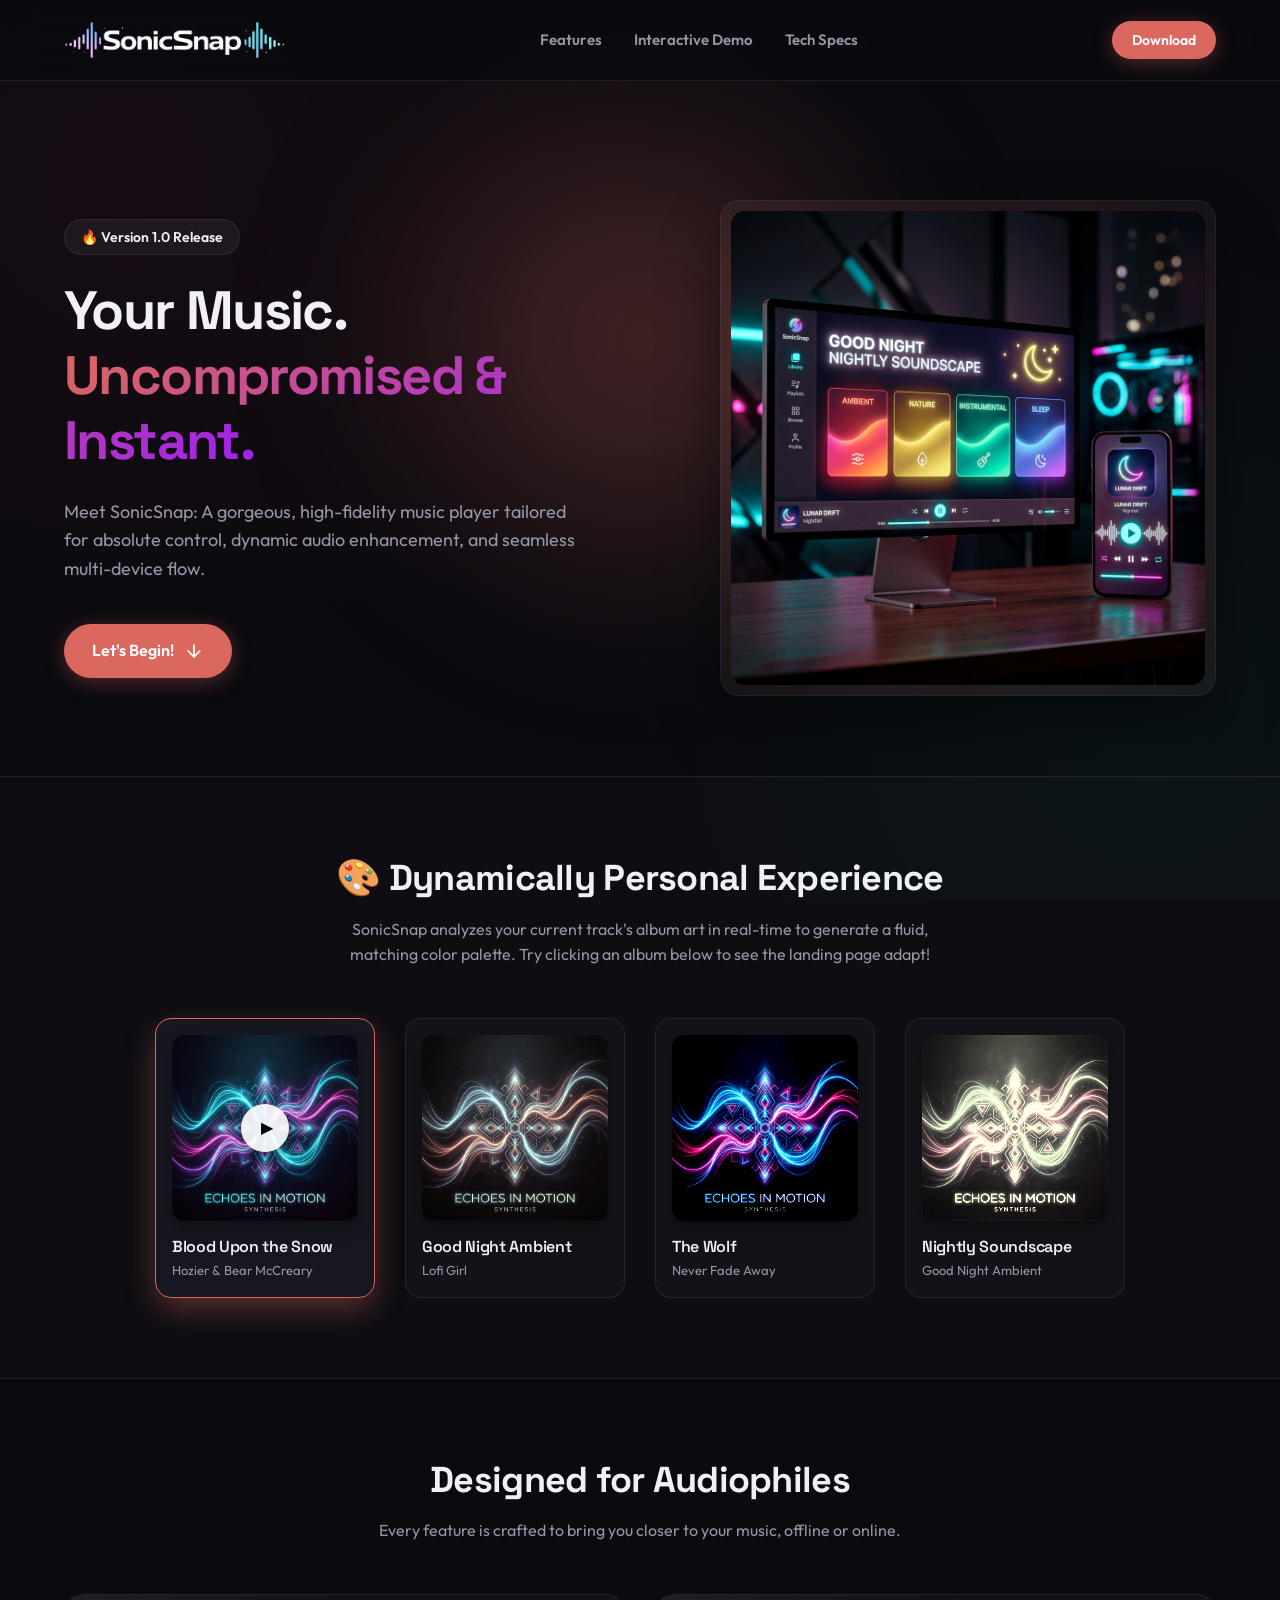
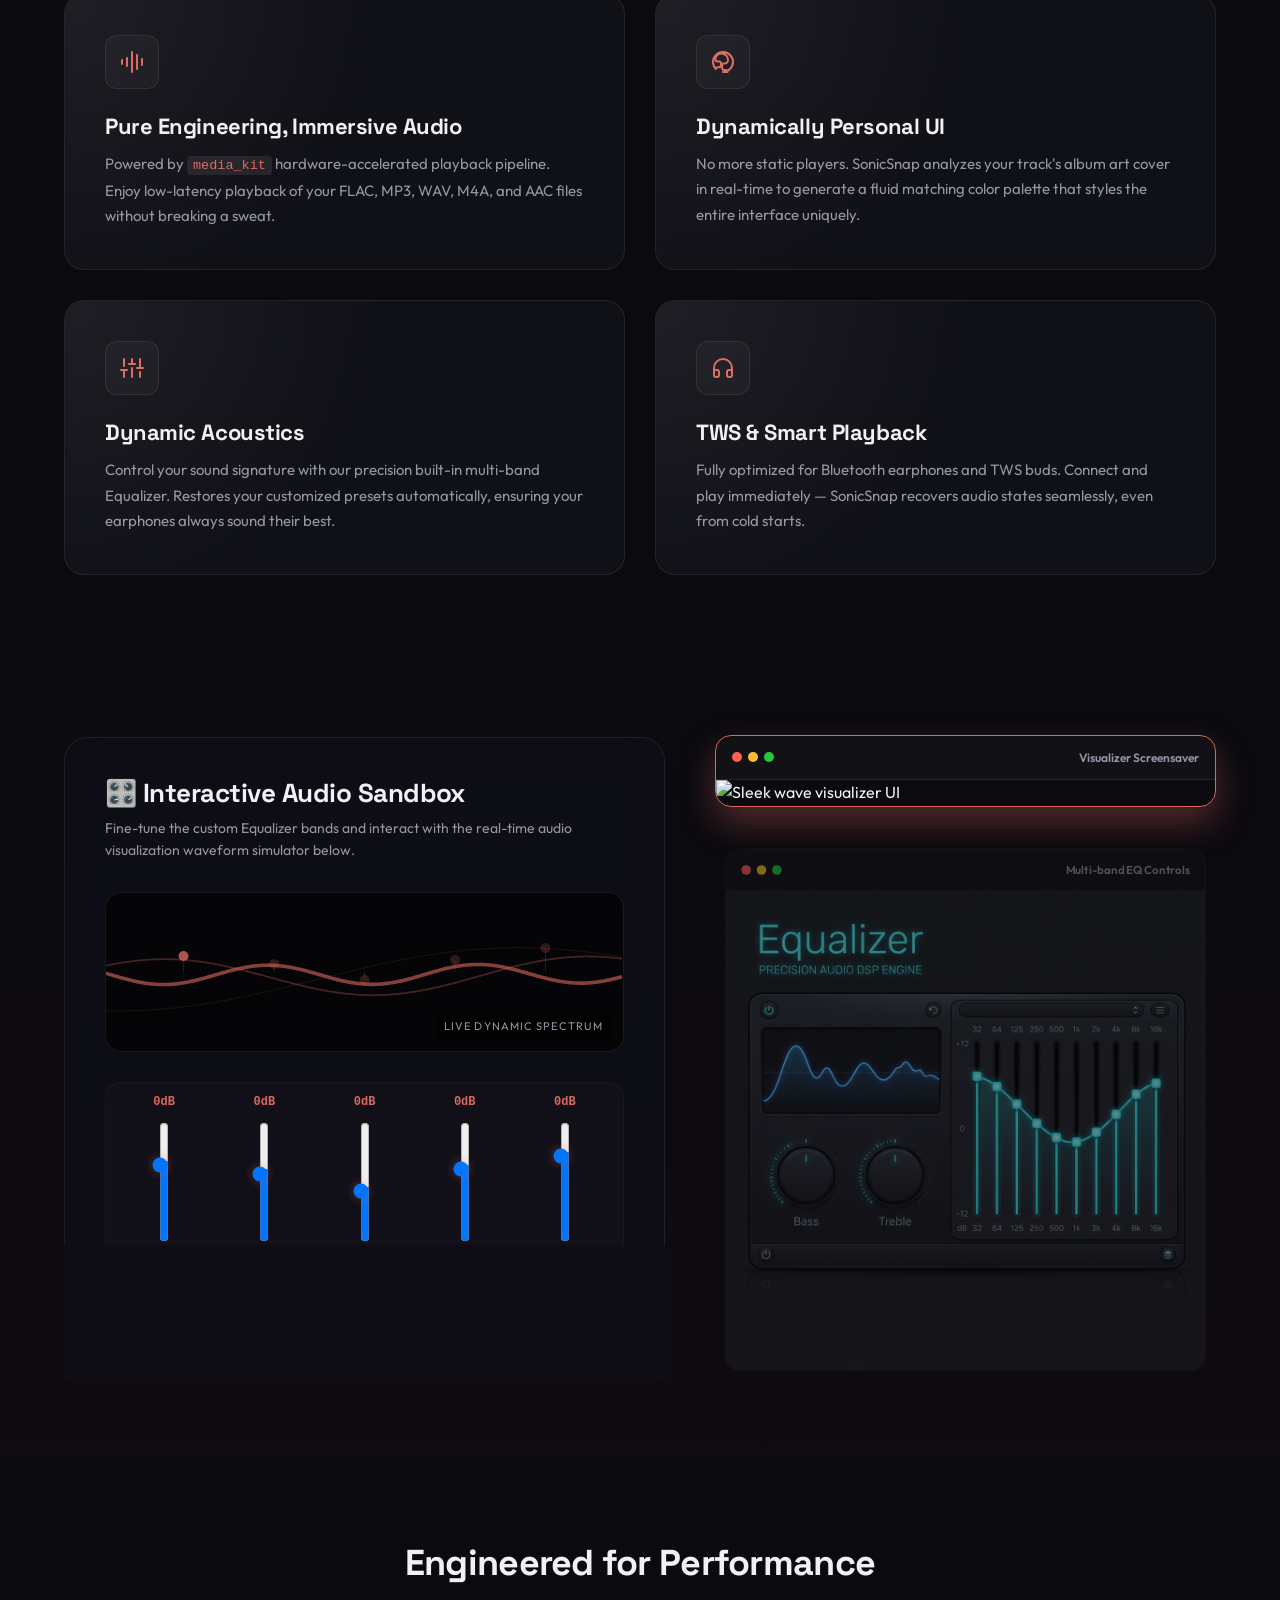
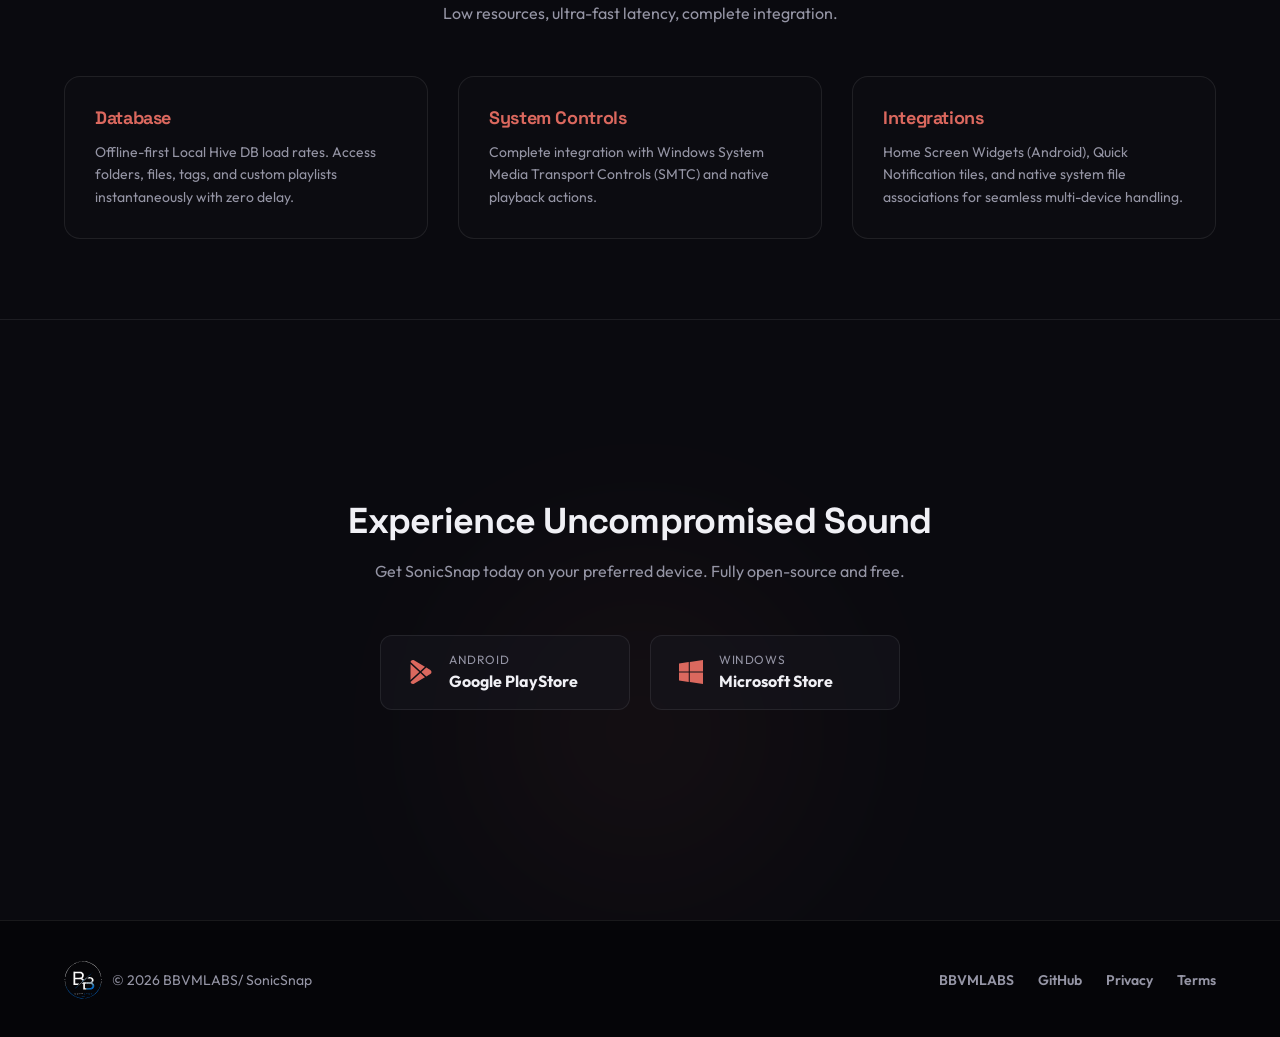
==== commit 3e04d7bf: "added Privacy and Terms" ====
--- a/index.html
+++ b/index.html
@@ -1,26 +1,31 @@
 <!DOCTYPE html>
 <html lang="en">
+
 <head>
     <meta charset="UTF-8">
     <meta name="viewport" content="width=device-width, initial-scale=1.0">
     <title>SonicSnap - Your Music. Uncompromised & Instant.</title>
-    <meta name="description" content="SonicSnap is a gorgeous, high-fidelity music player tailored for absolute control, dynamic audio enhancement, and seamless multi-device flow.">
+    <meta name="description"
+        content="SonicSnap is a gorgeous, high-fidelity music player tailored for absolute control, dynamic audio enhancement, and seamless multi-device flow.">
     <!-- Google Fonts -->
     <link rel="preconnect" href="https://fonts.googleapis.com">
     <link rel="preconnect" href="https://fonts.gstatic.com" crossorigin>
-    <link href="https://fonts.googleapis.com/css2?family=Outfit:wght@300;400;600;800&family=Space+Grotesk:wght@400;700&display=swap" rel="stylesheet">
+    <link
+        href="https://fonts.googleapis.com/css2?family=Outfit:wght@300;400;600;800&family=Space+Grotesk:wght@400;700&display=swap"
+        rel="stylesheet">
     <!-- Main Style -->
     <link rel="stylesheet" href="index.css">
     <!-- Favicon -->
-    <link rel="icon" type="image/svg+xml" href="assets/landing/icon.png">
+    <link rel="icon" type="image/svg+xml" href="assets/icon.png">
 </head>
+
 <body>
 
     <!-- Header Navigation -->
     <header class="header" id="navbar">
         <div class="header-container">
             <a href="#" class="logo-link" id="logo-home">
-                <img src="assets/landing/logo.png" alt="SonicSnap Logo" class="logo-img" style="height: 38px; display: block;">
+                <img src="assets/logo.png" alt="SonicSnap Logo" class="logo-img" style="height: 38px; display: block;">
             </a>
             <nav class="nav-menu" id="nav-links">
                 <a href="#features" class="nav-item" id="nav-lnk-features">Features</a>
@@ -46,22 +51,23 @@
                         Your Music. <br><span class="gradient-text">Uncompromised & Instant.</span>
                     </h1>
                     <p class="hero-subtitle animate-fade-in-delayed">
-                        Meet SonicSnap: A gorgeous, high-fidelity music player tailored for absolute control, dynamic audio enhancement, and seamless multi-device flow.
+                        Meet SonicSnap: A gorgeous, high-fidelity music player tailored for absolute control, dynamic
+                        audio enhancement, and seamless multi-device flow.
                     </p>
                     <div class="hero-actions animate-fade-in-delayed" id="hero-cta-group">
-                        <a href="#download" class="btn btn-primary" id="cta-download-hero">
-                            <span>Get Started</span>
-                            <svg width="20" height="20" viewBox="0 0 24 24" fill="none" stroke="currentColor" stroke-width="2" stroke-linecap="round" stroke-linejoin="round"><path d="M12 5v14M19 12l-7 7-7-7"/></svg>
-                        </a>
-                        <a href="https://github.com" target="_blank" rel="noopener noreferrer" class="btn btn-secondary" id="cta-source-hero">
-                            <svg width="20" height="20" viewBox="0 0 24 24" fill="none" stroke="currentColor" stroke-width="2" stroke-linecap="round" stroke-linejoin="round"><path d="M9 19c-5 1.5-5-2.5-7-3m14 6v-3.87a3.37 3.37 0 0 0-.94-2.61c3.14-.35 6.44-1.54 6.44-7A5.44 5.44 0 0 0 20 4.77 5.07 5.07 0 0 0 19.91 1S18.73.65 16 2.48a13.38 13.38 0 0 0-7 0C6.27.65 5.09 1 5.09 1A5.07 5.07 0 0 0 5 4.77a5.44 5.44 0 0 0-1.5 3.78c0 5.42 3.3 6.61 6.44 7A3.37 3.37 0 0 0 9 18.13V22"></path></svg>
-                            <span>Source Code</span>
+                        <a href="#theme-selector" class="btn btn-primary" id="cta-demo-hero">
+                            <span>Let's Begin!</span>
+                            <svg width="20" height="20" viewBox="0 0 24 24" fill="none" stroke="currentColor"
+                                stroke-width="2" stroke-linecap="round" stroke-linejoin="round">
+                                <path d="M12 5v14M19 12l-7 7-7-7" />
+                            </svg>
                         </a>
                     </div>
                 </div>
                 <div class="hero-visual animate-scale-in">
                     <div class="mockup-wrapper">
-                        <img src="assets/landing/hero_mockup.png" alt="SonicSnap Mobile and Desktop App Mockup" class="mockup-img" id="hero-mockup-img">
+                        <img src="assets/hero_mockup.png" alt="SonicSnap Mobile and Desktop App Mockup"
+                            class="mockup-img" id="hero-mockup-img">
                         <div class="glowing-effect"></div>
                     </div>
                 </div>
@@ -72,11 +78,14 @@
         <section class="theme-demo-section" id="theme-selector">
             <div class="container text-center">
                 <h2 class="section-title" id="theme-title">🎨 Dynamically Personal Experience</h2>
-                <p class="section-subtitle">SonicSnap analyzes your current track's album art in real-time to generate a fluid, matching color palette. Try clicking an album below to see the landing page adapt!</p>
-                
+                <p class="section-subtitle">SonicSnap analyzes your current track's album art in real-time to generate a
+                    fluid, matching color palette. Try clicking an album below to see the landing page adapt!</p>
+
                 <div class="album-carousel" id="album-selector">
-                    <div class="album-card active" data-primary="#db685e" data-secondary="#170505" data-glow="rgba(219, 104, 94, 0.4)" id="album-pottu">
-                        <div class="album-art" style="background-image: url('assets/landing/album_art.png'); background-size: cover;">
+                    <div class="album-card active" data-primary="#db685e" data-secondary="#170505"
+                        data-glow="rgba(219, 104, 94, 0.4)" id="album-pottu">
+                        <div class="album-art"
+                            style="background-image: url('assets/album_art.png'); background-size: cover;">
                             <span class="play-icon">▶</span>
                         </div>
                         <div class="album-info">
@@ -84,9 +93,11 @@
                             <p>Hozier & Bear McCreary</p>
                         </div>
                     </div>
-                    
-                    <div class="album-card" data-primary="#cfa170" data-secondary="#1a1200" data-glow="rgba(207, 161, 112, 0.4)" id="album-pottu-yesudas">
-                        <div class="album-art" style="background-image: url('assets/landing/album_art.png'); background-size: cover; filter: sepia(0.6) hue-rotate(40deg);">
+
+                    <div class="album-card" data-primary="#cfa170" data-secondary="#1a1200"
+                        data-glow="rgba(207, 161, 112, 0.4)" id="album-pottu-yesudas">
+                        <div class="album-art"
+                            style="background-image: url('assets/album_art.png'); background-size: cover; filter: sepia(0.6) hue-rotate(40deg);">
                             <span class="play-icon">▶</span>
                         </div>
                         <div class="album-info">
@@ -95,8 +106,10 @@
                         </div>
                     </div>
 
-                    <div class="album-card" data-primary="#ff3b30" data-secondary="#1a0505" data-glow="rgba(255, 59, 48, 0.4)" id="album-vishwaroopam">
-                        <div class="album-art art-1" style="background-image: url('assets/landing/album_art.png'); background-size: cover; filter: hue-rotate(20deg) contrast(1.5);">
+                    <div class="album-card" data-primary="#ff3b30" data-secondary="#1a0505"
+                        data-glow="rgba(255, 59, 48, 0.4)" id="album-vishwaroopam">
+                        <div class="album-art art-1"
+                            style="background-image: url('assets/album_art.png'); background-size: cover; filter: hue-rotate(20deg) contrast(1.5);">
                             <span class="play-icon">▶</span>
                         </div>
                         <div class="album-info">
@@ -105,8 +118,10 @@
                         </div>
                     </div>
 
-                    <div class="album-card" data-primary="#00ffcc" data-secondary="#001a14" data-glow="rgba(0, 255, 204, 0.4)" id="album-nightly">
-                        <div class="album-art art-2" style="background-image: url('assets/landing/album_art.png'); background-size: cover; filter: brightness(2) sepia(0.8);">
+                    <div class="album-card" data-primary="#00ffcc" data-secondary="#001a14"
+                        data-glow="rgba(0, 255, 204, 0.4)" id="album-nightly">
+                        <div class="album-art art-2"
+                            style="background-image: url('assets/album_art.png'); background-size: cover; filter: brightness(2) sepia(0.8);">
                             <span class="play-icon">▶</span>
                         </div>
                         <div class="album-info">
@@ -123,44 +138,63 @@
             <div class="container">
                 <div class="text-center">
                     <h2 class="section-title" id="features-title">Designed for Audiophiles</h2>
-                    <p class="section-subtitle">Every feature is crafted to bring you closer to your music, offline or online.</p>
-                </div>
-                
+                    <p class="section-subtitle">Every feature is crafted to bring you closer to your music, offline or
+                        online.</p>
+                </div>
+
                 <div class="features-grid">
                     <!-- Feature 1 -->
                     <div class="feature-card scroll-reveal" id="feat-hi-res">
                         <div class="feature-icon">
-                            <svg width="24" height="24" viewBox="0 0 24 24" fill="none" stroke="currentColor" stroke-width="2" stroke-linecap="round" stroke-linejoin="round"><path d="M12 2v20M17 5v14M22 9v6M7 8v8M2 10v4"/></svg>
+                            <svg width="24" height="24" viewBox="0 0 24 24" fill="none" stroke="currentColor"
+                                stroke-width="2" stroke-linecap="round" stroke-linejoin="round">
+                                <path d="M12 2v20M17 5v14M22 9v6M7 8v8M2 10v4" />
+                            </svg>
                         </div>
                         <h3>Pure Engineering, Immersive Audio</h3>
-                        <p>Powered by <code>media_kit</code> hardware-accelerated playback pipeline. Enjoy low-latency playback of your FLAC, MP3, WAV, M4A, and AAC files without breaking a sweat.</p>
+                        <p>Powered by <code>media_kit</code> hardware-accelerated playback pipeline. Enjoy low-latency
+                            playback of your FLAC, MP3, WAV, M4A, and AAC files without breaking a sweat.</p>
                     </div>
 
                     <!-- Feature 2 -->
                     <div class="feature-card scroll-reveal" id="feat-palette">
                         <div class="feature-icon">
-                            <svg width="24" height="24" viewBox="0 0 24 24" fill="none" stroke="currentColor" stroke-width="2" stroke-linecap="round" stroke-linejoin="round"><path d="M12 22C17.5228 22 22 17.5228 22 12C22 6.47715 17.5228 2 12 2C6.47715 2 2 6.47715 2 12C2 14.7255 3.09032 17.1962 4.85857 19C5.02102 18.0617 5.8398 17.35 6.83 17.35H7.5C8.88071 17.35 10 16.2307 10 14.85V13.5C10 12.3954 9.10457 11.5 8 11.5H6.5C5.39543 11.5 4.5 10.6046 4.5 9.5V9C4.5 5.96243 7.21895 3.5 10.5 3.5C14.0899 3.5 17 6.41015 17 10C17 11.933 15.433 13.5 13.5 13.5H13C11.8954 13.5 11 14.3954 11 15.5V17.5C11 18.8807 12.1193 20 13.5 20H14.5C15.6046 20 16.5 20.8954 16.5 22C16.5 22 12.5 22 12 22Z"/></svg>
+                            <svg width="24" height="24" viewBox="0 0 24 24" fill="none" stroke="currentColor"
+                                stroke-width="2" stroke-linecap="round" stroke-linejoin="round">
+                                <path
+                                    d="M12 22C17.5228 22 22 17.5228 22 12C22 6.47715 17.5228 2 12 2C6.47715 2 2 6.47715 2 12C2 14.7255 3.09032 17.1962 4.85857 19C5.02102 18.0617 5.8398 17.35 6.83 17.35H7.5C8.88071 17.35 10 16.2307 10 14.85V13.5C10 12.3954 9.10457 11.5 8 11.5H6.5C5.39543 11.5 4.5 10.6046 4.5 9.5V9C4.5 5.96243 7.21895 3.5 10.5 3.5C14.0899 3.5 17 6.41015 17 10C17 11.933 15.433 13.5 13.5 13.5H13C11.8954 13.5 11 14.3954 11 15.5V17.5C11 18.8807 12.1193 20 13.5 20H14.5C15.6046 20 16.5 20.8954 16.5 22C16.5 22 12.5 22 12 22Z" />
+                            </svg>
                         </div>
                         <h3>Dynamically Personal UI</h3>
-                        <p>No more static players. SonicSnap analyzes your track's album art cover in real-time to generate a fluid matching color palette that styles the entire interface uniquely.</p>
+                        <p>No more static players. SonicSnap analyzes your track's album art cover in real-time to
+                            generate a fluid matching color palette that styles the entire interface uniquely.</p>
                     </div>
 
                     <!-- Feature 3 -->
                     <div class="feature-card scroll-reveal" id="feat-eq">
                         <div class="feature-icon">
-                            <svg width="24" height="24" viewBox="0 0 24 24" fill="none" stroke="currentColor" stroke-width="2" stroke-linecap="round" stroke-linejoin="round"><path d="M4 21v-7M4 10V3M12 21v-9M12 8V3M20 21v-5M20 12V3M1 14h6M9 8h6M17 12h6"/></svg>
+                            <svg width="24" height="24" viewBox="0 0 24 24" fill="none" stroke="currentColor"
+                                stroke-width="2" stroke-linecap="round" stroke-linejoin="round">
+                                <path d="M4 21v-7M4 10V3M12 21v-9M12 8V3M20 21v-5M20 12V3M1 14h6M9 8h6M17 12h6" />
+                            </svg>
                         </div>
                         <h3>Dynamic Acoustics</h3>
-                        <p>Control your sound signature with our precision built-in multi-band Equalizer. Restores your customized presets automatically, ensuring your earphones always sound their best.</p>
+                        <p>Control your sound signature with our precision built-in multi-band Equalizer. Restores your
+                            customized presets automatically, ensuring your earphones always sound their best.</p>
                     </div>
 
                     <!-- Feature 4 -->
                     <div class="feature-card scroll-reveal" id="feat-tws">
                         <div class="feature-icon">
-                            <svg width="24" height="24" viewBox="0 0 24 24" fill="none" stroke="currentColor" stroke-width="2" stroke-linecap="round" stroke-linejoin="round"><path d="M3 18v-6a9 9 0 0 1 18 0v6M21 19a2 2 0 0 1-2 2h-1a2 2 0 0 1-2-2v-3a2 2 0 0 1 2-2h3M3 19a2 2 0 0 0 2 2h1a2 2 0 0 0 2-2v-3a2 2 0 0 0-2-2H3"/></svg>
+                            <svg width="24" height="24" viewBox="0 0 24 24" fill="none" stroke="currentColor"
+                                stroke-width="2" stroke-linecap="round" stroke-linejoin="round">
+                                <path
+                                    d="M3 18v-6a9 9 0 0 1 18 0v6M21 19a2 2 0 0 1-2 2h-1a2 2 0 0 1-2-2v-3a2 2 0 0 1 2-2h3M3 19a2 2 0 0 0 2 2h1a2 2 0 0 0 2-2v-3a2 2 0 0 0-2-2H3" />
+                            </svg>
                         </div>
                         <h3>TWS & Smart Playback</h3>
-                        <p>Fully optimized for Bluetooth earphones and TWS buds. Connect and play immediately — SonicSnap recovers audio states seamlessly, even from cold starts.</p>
+                        <p>Fully optimized for Bluetooth earphones and TWS buds. Connect and play immediately —
+                            SonicSnap recovers audio states seamlessly, even from cold starts.</p>
                     </div>
                 </div>
             </div>
@@ -172,8 +206,9 @@
                 <div class="demo-grid">
                     <div class="demo-visual-panel">
                         <h3 class="panel-title">🎛️ Interactive Audio Sandbox</h3>
-                        <p class="panel-desc">Fine-tune the custom Equalizer bands and interact with the real-time audio visualization waveform simulator below.</p>
-                        
+                        <p class="panel-desc">Fine-tune the custom Equalizer bands and interact with the real-time audio
+                            visualization waveform simulator below.</p>
+
                         <!-- Visualizer Area -->
                         <div class="visualizer-container">
                             <canvas id="visualizer-canvas" class="visualizer-canvas"></canvas>
@@ -211,8 +246,10 @@
                             </div>
                         </div>
                         <div class="eq-presets">
-                            <button class="btn btn-preset active" data-preset="bassboost" id="btn-preset-bass">Bass Boost</button>
-                            <button class="btn btn-preset" data-preset="vocal" id="btn-preset-vocal">Vocal Clear</button>
+                            <button class="btn btn-preset active" data-preset="bassboost" id="btn-preset-bass">Bass
+                                Boost</button>
+                            <button class="btn btn-preset" data-preset="vocal" id="btn-preset-vocal">Vocal
+                                Clear</button>
                             <button class="btn btn-preset" data-preset="flat" id="btn-preset-flat">Flat</button>
                         </div>
                     </div>
@@ -225,7 +262,8 @@
                                 <span class="dot green"></span>
                                 <span class="title">Visualizer Screensaver</span>
                             </div>
-                            <img src="assets/landing/visualizer_demo.png" alt="Sleek wave visualizer UI" class="panel-mockup-img" id="mockup-vis-img">
+                            <img src="assets/visualizer_demo.png" alt="Sleek wave visualizer UI"
+                                class="panel-mockup-img" id="mockup-vis-img">
                         </div>
                         <div class="mockup-card">
                             <div class="mockup-card-header">
@@ -234,7 +272,8 @@
                                 <span class="dot green"></span>
                                 <span class="title">Multi-band EQ Controls</span>
                             </div>
-                            <img src="assets/landing/equalizer_screen.png" alt="Multi-band audio settings" class="panel-mockup-img" id="mockup-eq-img">
+                            <img src="assets/equalizer_screen.png" alt="Multi-band audio settings"
+                                class="panel-mockup-img" id="mockup-eq-img">
                         </div>
                     </div>
                 </div>
@@ -252,15 +291,18 @@
                 <div class="specs-grid">
                     <div class="spec-card">
                         <h4>Database</h4>
-                        <p>Offline-first Local Hive DB load rates. Access folders, files, tags, and custom playlists instantaneously with zero delay.</p>
+                        <p>Offline-first Local Hive DB load rates. Access folders, files, tags, and custom playlists
+                            instantaneously with zero delay.</p>
                     </div>
                     <div class="spec-card">
                         <h4>System Controls</h4>
-                        <p>Complete integration with Windows System Media Transport Controls (SMTC) and native playback actions.</p>
+                        <p>Complete integration with Windows System Media Transport Controls (SMTC) and native playback
+                            actions.</p>
                     </div>
                     <div class="spec-card">
                         <h4>Integrations</h4>
-                        <p>Home Screen Widgets (Android), Quick Notification tiles, and native system file associations for seamless multi-device handling.</p>
+                        <p>Home Screen Widgets (Android), Quick Notification tiles, and native system file associations
+                            for seamless multi-device handling.</p>
                     </div>
                 </div>
             </div>
@@ -271,36 +313,43 @@
             <div class="download-bg-glow"></div>
             <div class="container text-center">
                 <h2 class="section-title" id="download-title">Experience Uncompromised Sound</h2>
-                <p class="section-subtitle">Get SonicSnap today on your preferred device. Fully open-source and free.</p>
-                
+                <p class="section-subtitle">Get SonicSnap today on your preferred device. Fully open-source and free.
+                </p>
+
                 <div class="download-badges">
                     <a href="#" class="download-btn" id="dl-android">
                         <div class="dl-btn-icon">
-                            <svg width="24" height="24" viewBox="0 0 24 24" fill="currentColor"><path d="M17.5 8c.46 0 .91-.05 1.34-.14L20 10.5c.39.39.39 1.02 0 1.41l-1.5 1.5c-.39.39-1.02.39-1.41 0l-2.64-2.64C15.4 11.23 16.42 12 17.5 12c2.48 0 4.5-2.02 4.5-4.5S19.98 3 17.5 3c-1.08 0-2.1.77-3.05 1.77L11.8 2.13C11.41 1.74 10.78 1.74 10.39 2.13L8.89 3.63c-.39.39-.39 1.02 0 1.41l2.64 2.64c-.95.46-1.97-.31-3.05-.31c-2.48 0-4.5 2.02-4.5 4.5S5.98 16.5 8.5 16.5c1.08 0 2.1-.77 3.05-1.77l2.64 2.64c.39.39 1.02.39 1.41 0l1.5-1.5c.39-.39.39-1.02 0-1.41l-2.64-2.64c.95-.46 1.97.31 3.05.31c2.48 0 4.5-2.02 4.5-4.5S19.98 8 17.5 8zM8.5 13.5c-1.38 0-2.5-1.12-2.5-2.5s1.12-2.5 2.5-2.5s2.5 1.12 2.5 2.5s-1.12 2.5-2.5 2.5z"/></svg>
+                            <svg width="24" height="24" viewBox="0 0 16 16" fill="currentColor">
+                                <path
+                                    d="M14.222 9.374c1.037-.61 1.037-2.137 0-2.748L11.528 5.04 8.32 8l3.207 2.96zm-3.595 2.116L7.583 8.68 1.03 14.73c.201 1.029 1.36 1.61 2.303 1.055zM1 13.396V2.603L6.846 8zM1.03 1.27l6.553 6.05 3.044-2.81L3.333.215C2.39-.341 1.231.24 1.03 1.27" />
+                            </svg>
                         </div>
                         <div class="dl-btn-text">
-                            <span class="dl-desc">Download APK</span>
-                            <span class="dl-platform">Android Installer</span>
+                            <span class="dl-desc">Android</span>
+                            <span class="dl-platform">Google PlayStore</span>
                         </div>
                     </a>
-                    
+
                     <a href="#" class="download-btn" id="dl-windows">
                         <div class="dl-btn-icon">
-                            <svg width="24" height="24" viewBox="0 0 24 24" fill="currentColor"><path d="M0 3.449L9.75 2.1v9.45H0V3.449zM0 12.45h9.75v9.45L0 20.551v-8.1zM10.8 1.95L24 0v11.55H10.8V1.95zM10.8 12.45H24v11.55l-13.2-1.95v-9.6z"/></svg>
+                            <svg width="24" height="24" viewBox="0 0 24 24" fill="currentColor">
+                                <path
+                                    d="M0 3.449L9.75 2.1v9.45H0V3.449zM0 12.45h9.75v9.45L0 20.551v-8.1zM10.8 1.95L24 0v11.55H10.8V1.95zM10.8 12.45H24v11.55l-13.2-1.95v-9.6z" />
+                            </svg>
                         </div>
                         <div class="dl-btn-text">
-                            <span class="dl-desc">Download for</span>
-                            <span class="dl-platform">Windows x64</span>
+                            <span class="dl-desc">Windows</span>
+                            <span class="dl-platform">Microsoft Store</span>
                         </div>
                     </a>
                 </div>
 
-                <div class="source-link-container">
-                    <a href="https://github.com" target="_blank" rel="noopener noreferrer" class="source-link" id="footer-source-link">
+                <!-- <div class="source-link-container">
+                    <a href="https://github.com/bbvmlabs/SonicSnap-music" target="_blank" rel="noopener noreferrer" class="source-link" id="footer-source-link">
                         <svg width="18" height="18" viewBox="0 0 24 24" fill="none" stroke="currentColor" stroke-width="2" stroke-linecap="round" stroke-linejoin="round"><path d="M9 19c-5 1.5-5-2.5-7-3m14 6v-3.87a3.37 3.37 0 0 0-.94-2.61c3.14-.35 6.44-1.54 6.44-7A5.44 5.44 0 0 0 20 4.77 5.07 5.07 0 0 0 19.91 1S18.73.65 16 2.48a13.38 13.38 0 0 0-7 0C6.27.65 5.09 1 5.09 1A5.07 5.07 0 0 0 5 4.77a5.44 5.44 0 0 0-1.5 3.78c0 5.42 3.3 6.61 6.44 7A3.37 3.37 0 0 0 9 18.13V22"></path></svg>
                         <span>Explore the GitHub Repository</span>
                     </a>
-                </div>
+                </div> -->
             </div>
         </section>
     </main>
@@ -308,11 +357,17 @@
     <!-- Footer -->
     <footer class="footer" id="main-footer">
         <div class="container footer-container">
-            <p class="copyright-text" id="footer-copyright">&copy; 2026 SonicSnap Music. Open source under the MIT License.</p>
+            <div style="display: flex; align-items: center; justify-content: center; gap: 10px;">
+                <img src="assets/bbvmlabs.svg" alt="SonicSnap Logo" class="footer-logo" style="height: 38px;">
+                <p class="copyright-text" id="footer-copyright">&copy; <span class="current-year"></span> BBVMLABS/ SonicSnap </p>
+                <script> document.querySelector(".current-year").textContent = new Date().getFullYear(); </script>
+            </div>
             <div class="footer-links" id="footer-link-group">
-                <a href="https://github.com" target="_blank" rel="noopener noreferrer" id="flink-github">GitHub</a>
-                <a href="#" id="flink-privacy">Privacy</a>
-                <a href="#" id="flink-terms">Terms</a>
+                <a href="https://bbvmlabs.top" id="flink-bbvmlabes">BBVMLABS</a>
+                <a href="https://github.com/bbvmlabs/SonicSnap-music" target="_blank" rel="noopener noreferrer"
+                    id="flink-github">GitHub</a>
+                <a href="privacy/" id="flink-privacy">Privacy</a>
+                <a href="terms/" id="flink-terms">Terms</a>
             </div>
         </div>
     </footer>
@@ -320,4 +375,5 @@
     <!-- App Script -->
     <script src="app.js"></script>
 </body>
-</html>
+
+</html>
--- a/index.css
+++ b/index.css
@@ -945,3 +945,90 @@
         text-align: center;
     }
 }
+
+/* ==========================================================================
+   Legal & Document Pages (Privacy, Terms)
+   ========================================================================== */
+.legal-section {
+    padding-top: 140px;
+    padding-bottom: 80px;
+    position: relative;
+}
+
+.legal-card {
+    background: var(--bg-card);
+    border: 1px solid var(--border-color);
+    border-radius: 24px;
+    padding: 50px;
+    backdrop-filter: blur(20px);
+    -webkit-backdrop-filter: blur(20px);
+    max-width: 900px;
+    margin: 0 auto;
+    box-shadow: 0 30px 60px rgba(0, 0, 0, 0.4);
+}
+
+.legal-title {
+    font-size: 42px;
+    margin-bottom: 8px;
+    text-align: center;
+}
+
+.legal-meta {
+    font-size: 14px;
+    color: var(--text-muted);
+    text-align: center;
+    margin-bottom: 40px;
+    font-weight: 600;
+    text-transform: uppercase;
+    letter-spacing: 0.05em;
+}
+
+.legal-content h2 {
+    font-size: 22px;
+    margin-top: 36px;
+    margin-bottom: 16px;
+    color: var(--primary-color);
+    border-left: 3px solid var(--primary-color);
+    padding-left: 12px;
+}
+
+.legal-content p {
+    font-size: 16px;
+    line-height: 1.8;
+    color: var(--text-main);
+    margin-bottom: 20px;
+}
+
+.legal-content ul {
+    margin-bottom: 24px;
+    padding-left: 0;
+    list-style-type: none;
+}
+
+.legal-content li {
+    font-size: 16px;
+    line-height: 1.8;
+    color: var(--text-main);
+    margin-bottom: 12px;
+    position: relative;
+    padding-left: 24px;
+}
+
+.legal-content li::before {
+    content: '•';
+    color: var(--primary-color);
+    font-weight: bold;
+    font-size: 20px;
+    position: absolute;
+    left: 0;
+    top: -2px;
+}
+
+@media (max-width: 768px) {
+    .legal-card {
+        padding: 30px 20px;
+    }
+    .legal-title {
+        font-size: 32px;
+    }
+}
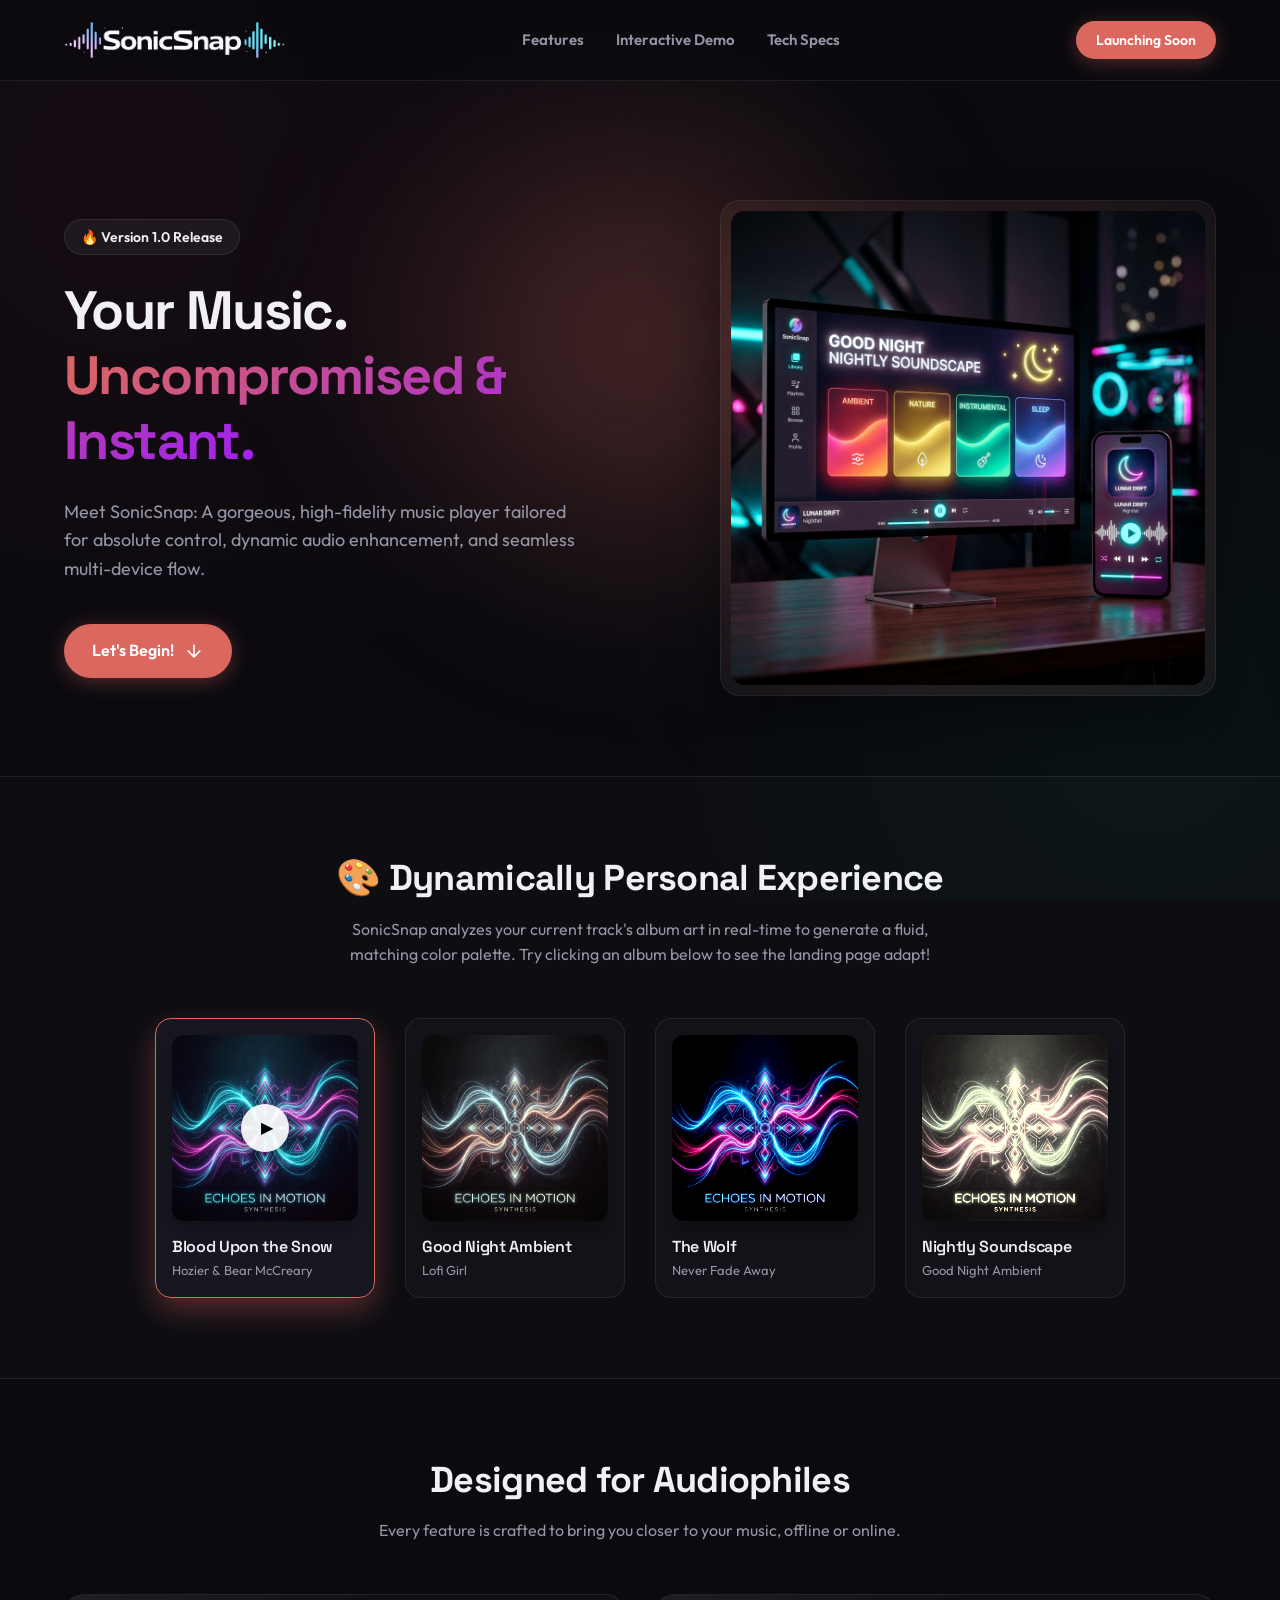
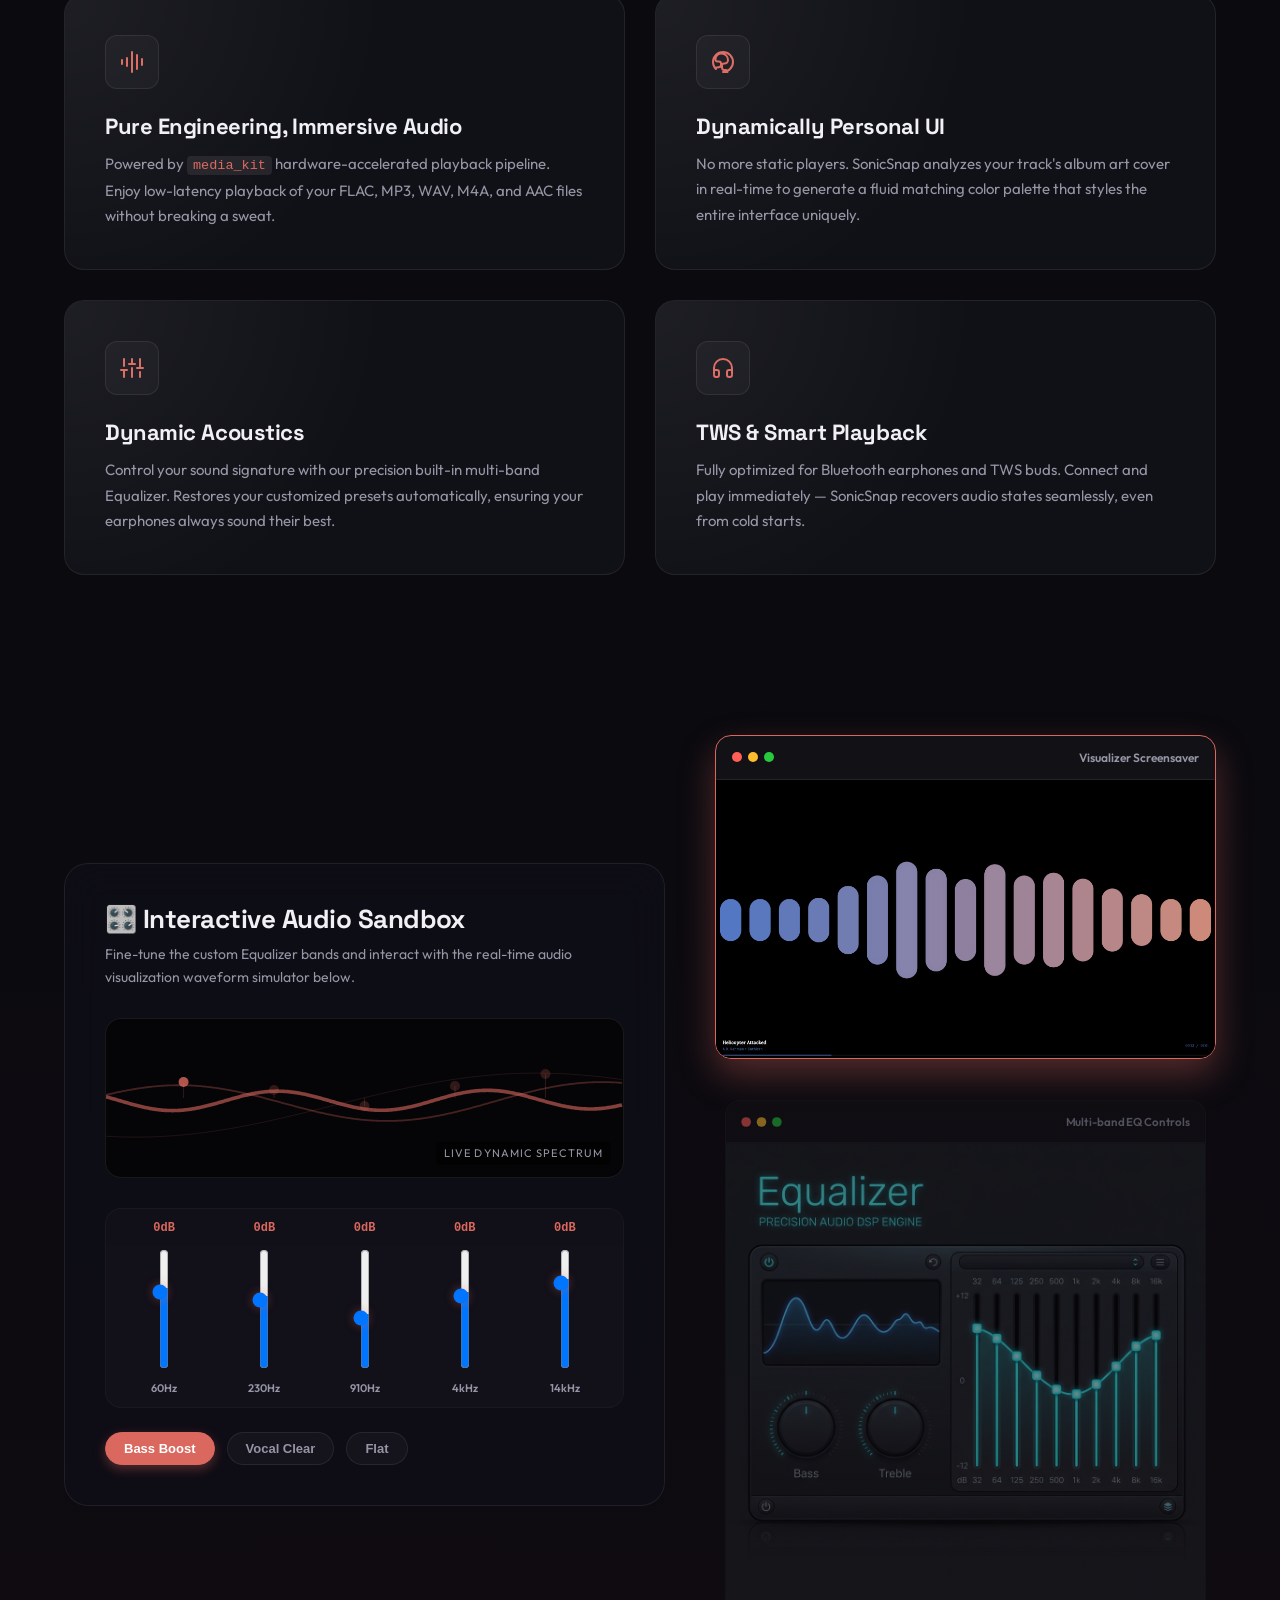
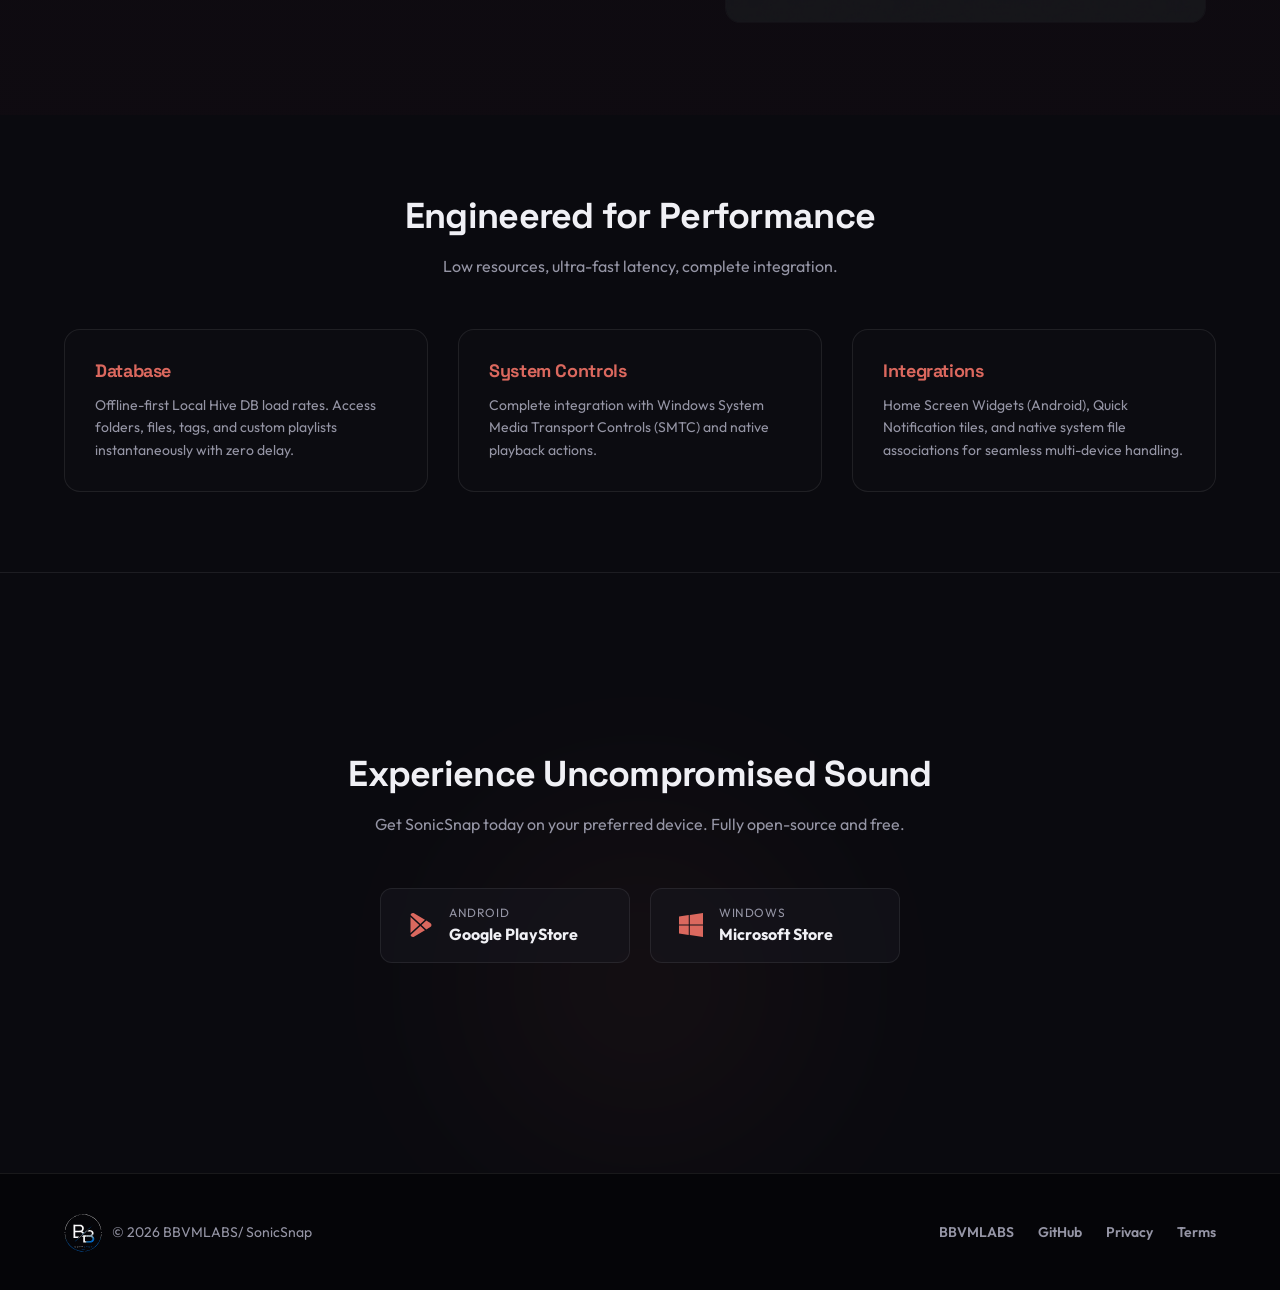
==== commit 560fbca9: "fixed virutlizer image" ====
--- a/index.html
+++ b/index.html
@@ -33,7 +33,7 @@
                 <a href="#specs" class="nav-item" id="nav-lnk-specs">Tech Specs</a>
             </nav>
             <div class="header-actions">
-                <a href="#download" class="btn btn-primary btn-sm" id="btn-header-download">Download</a>
+                <a href="#download" class="btn btn-primary btn-sm" id="btn-header-download">Launching Soon</a>
             </div>
         </div>
     </header>
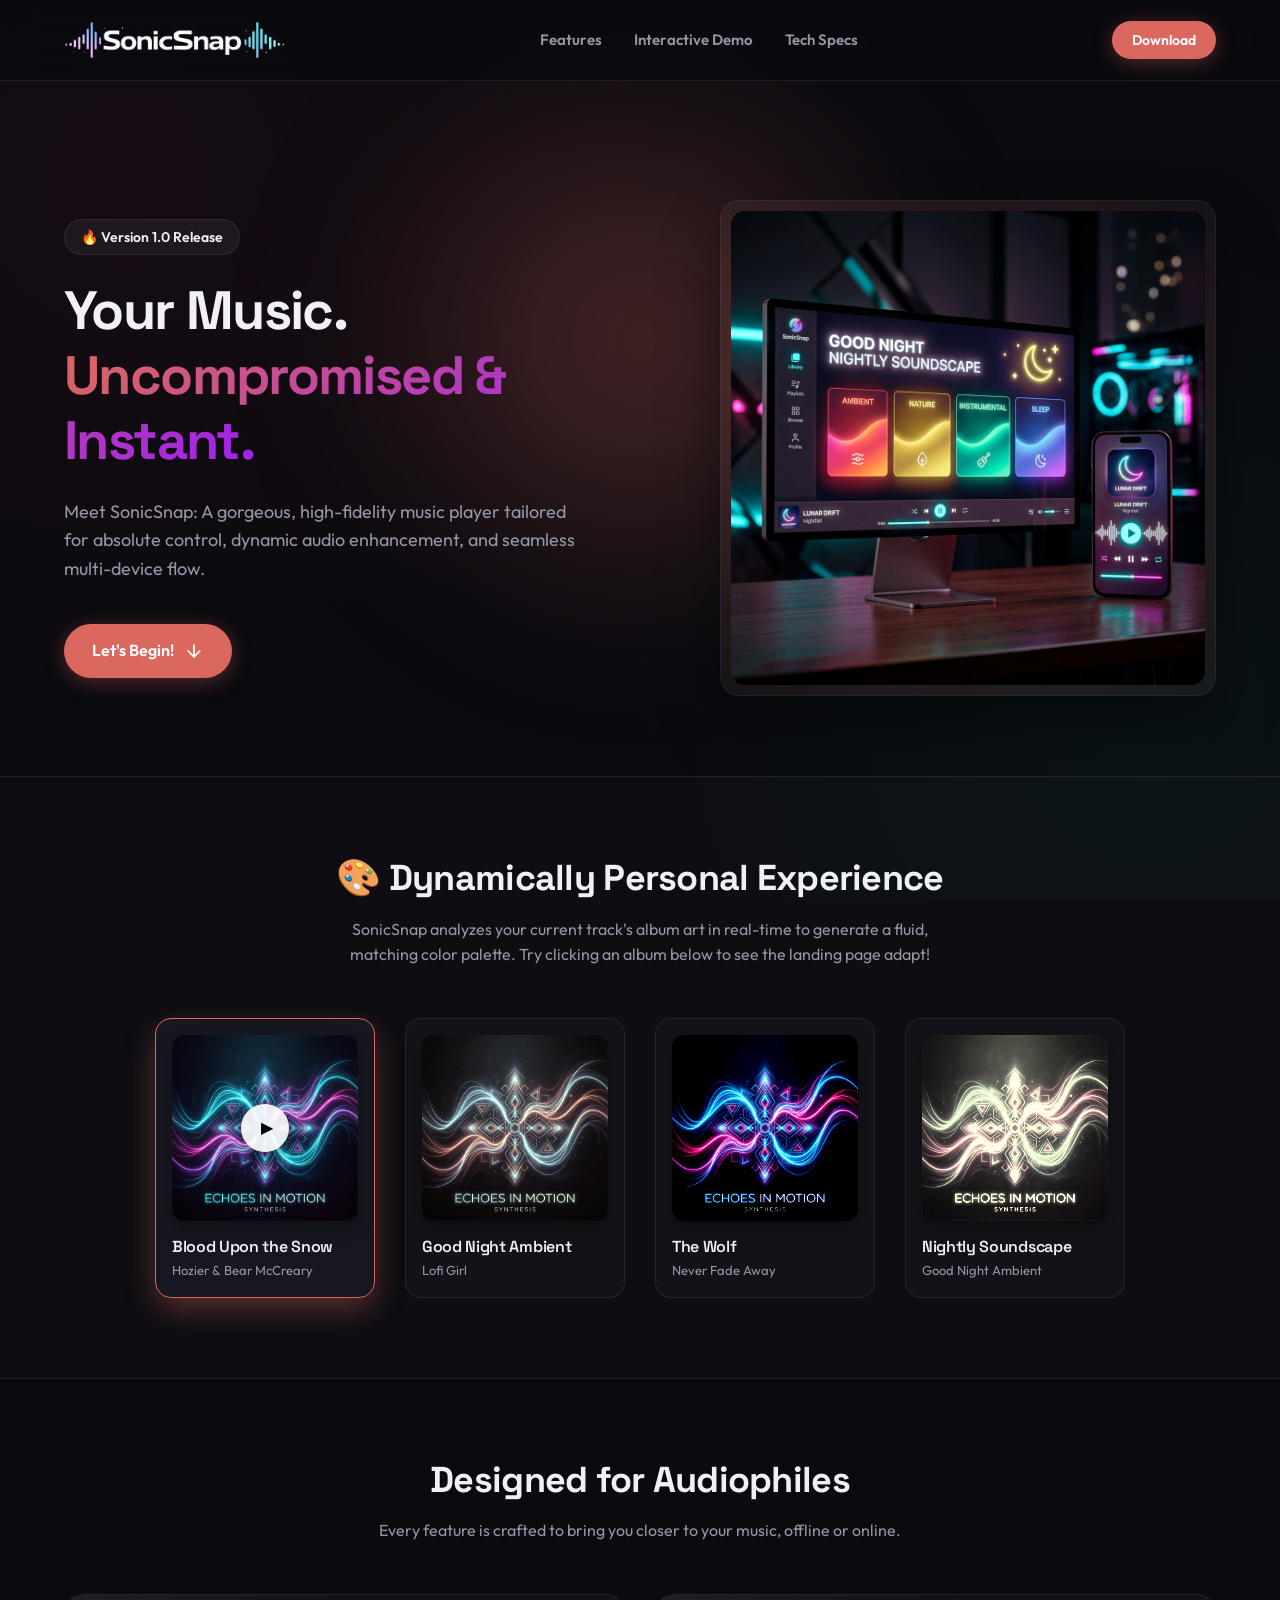
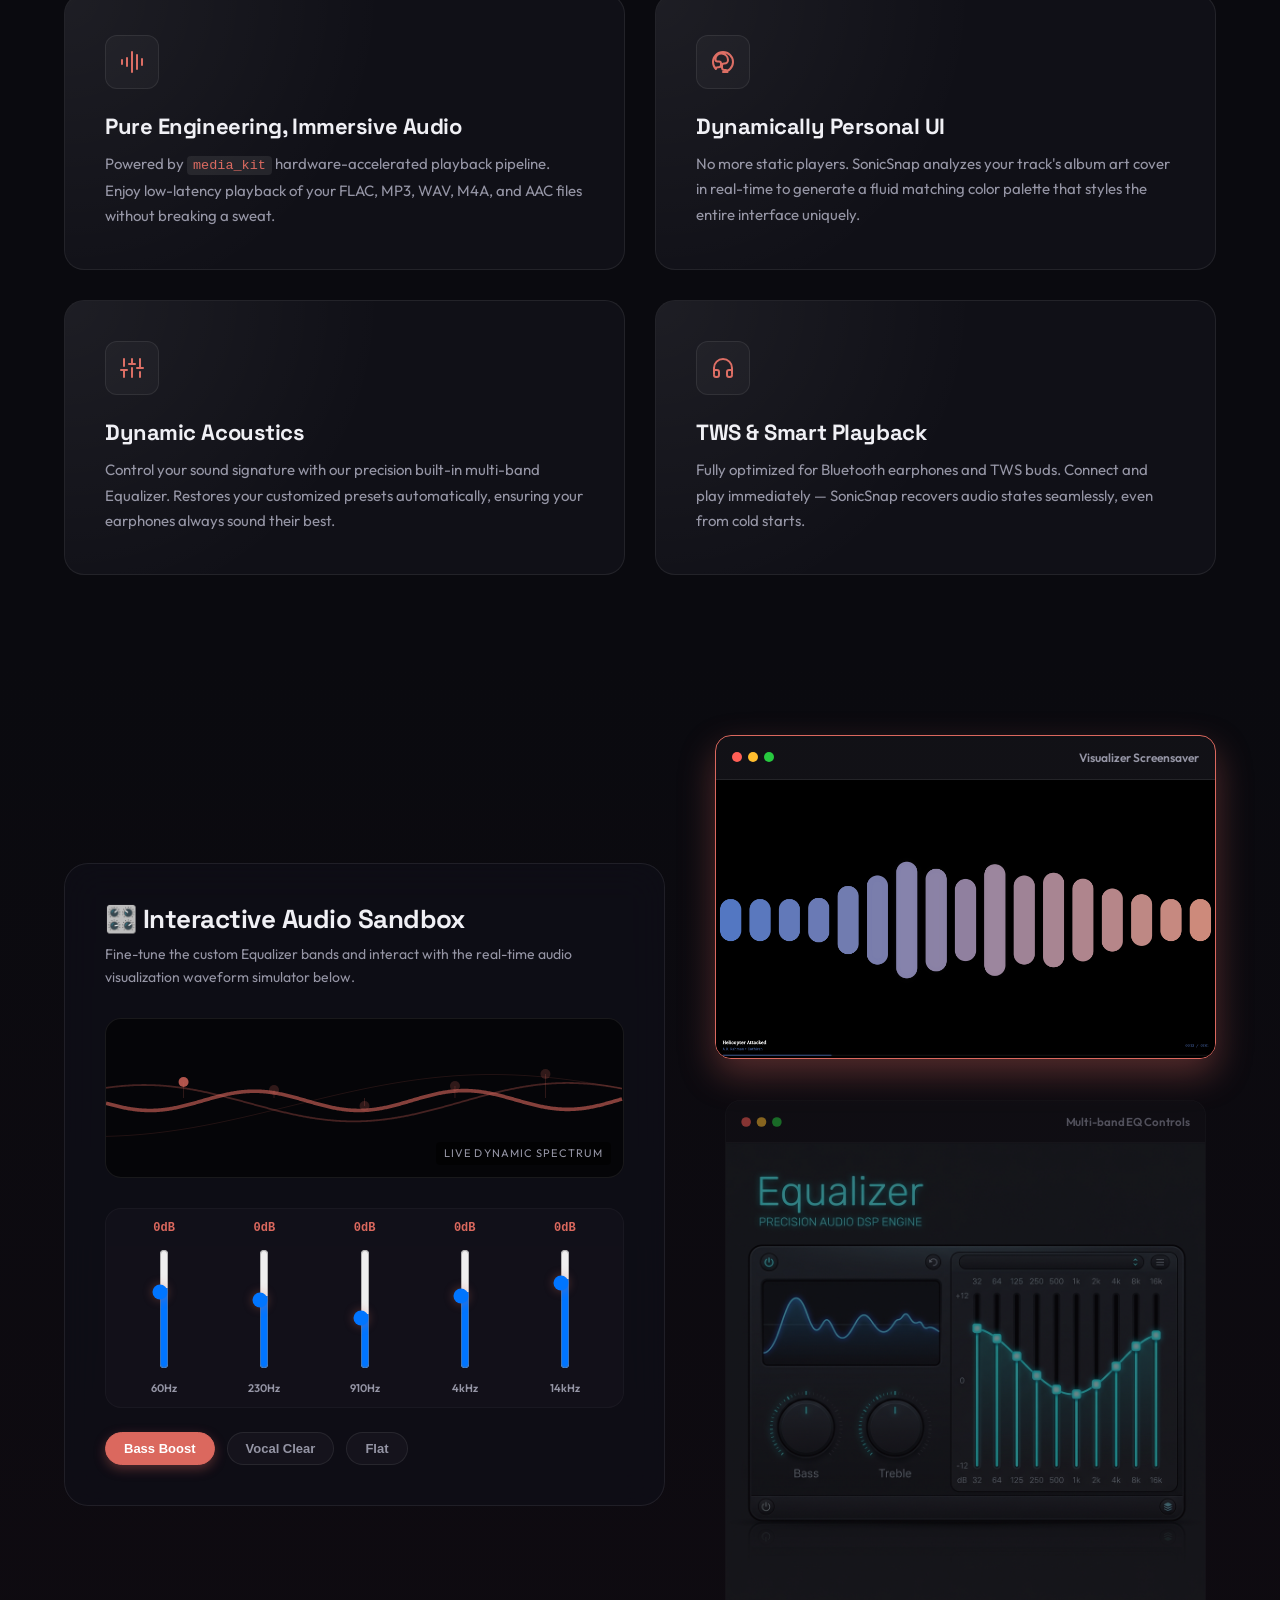
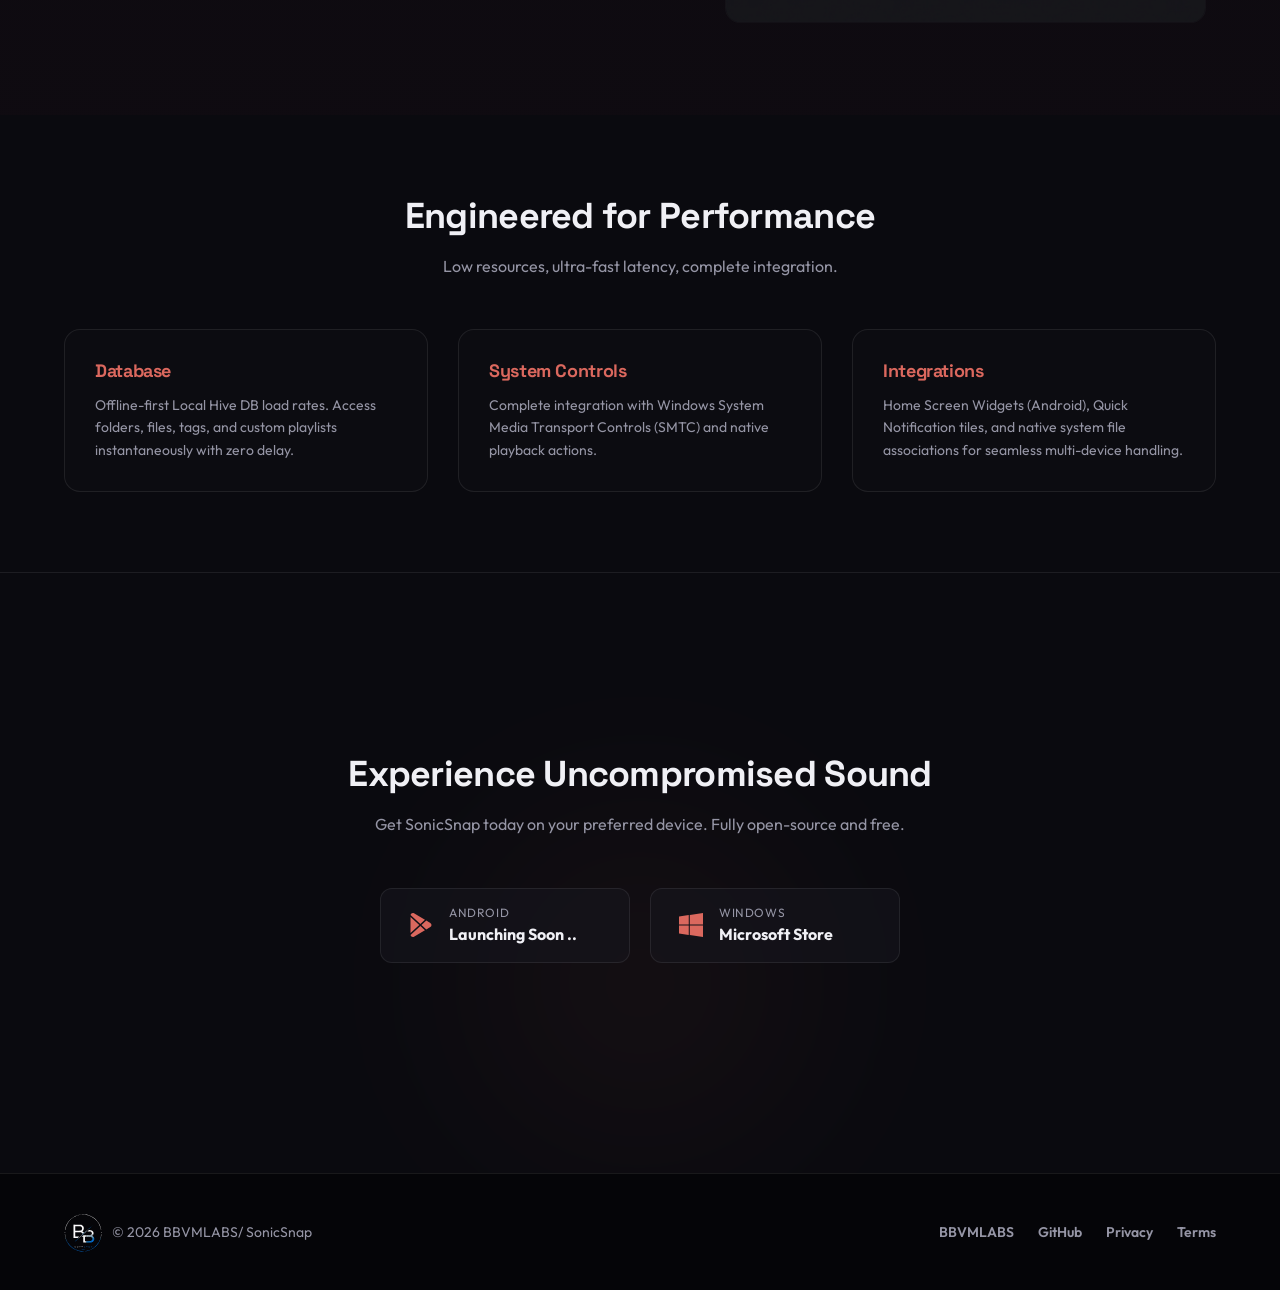
==== commit bb8553fe: "updated windows store url" ====
--- a/index.html
+++ b/index.html
@@ -33,7 +33,7 @@
                 <a href="#specs" class="nav-item" id="nav-lnk-specs">Tech Specs</a>
             </nav>
             <div class="header-actions">
-                <a href="#download" class="btn btn-primary btn-sm" id="btn-header-download">Launching Soon</a>
+                <a href="#download" class="btn btn-primary btn-sm" id="btn-header-download">Download</a>
             </div>
         </div>
     </header>
@@ -326,11 +326,11 @@
                         </div>
                         <div class="dl-btn-text">
                             <span class="dl-desc">Android</span>
-                            <span class="dl-platform">Google PlayStore</span>
+                            <span class="dl-platform">Launching Soon ..</span>
                         </div>
                     </a>
 
-                    <a href="#" class="download-btn" id="dl-windows">
+                    <a href="https://apps.microsoft.com/detail/9NRPXZNQS0NZ?hl=en-us&gl=IN&ocid=pdpshare" class="download-btn" id="dl-windows">
                         <div class="dl-btn-icon">
                             <svg width="24" height="24" viewBox="0 0 24 24" fill="currentColor">
                                 <path
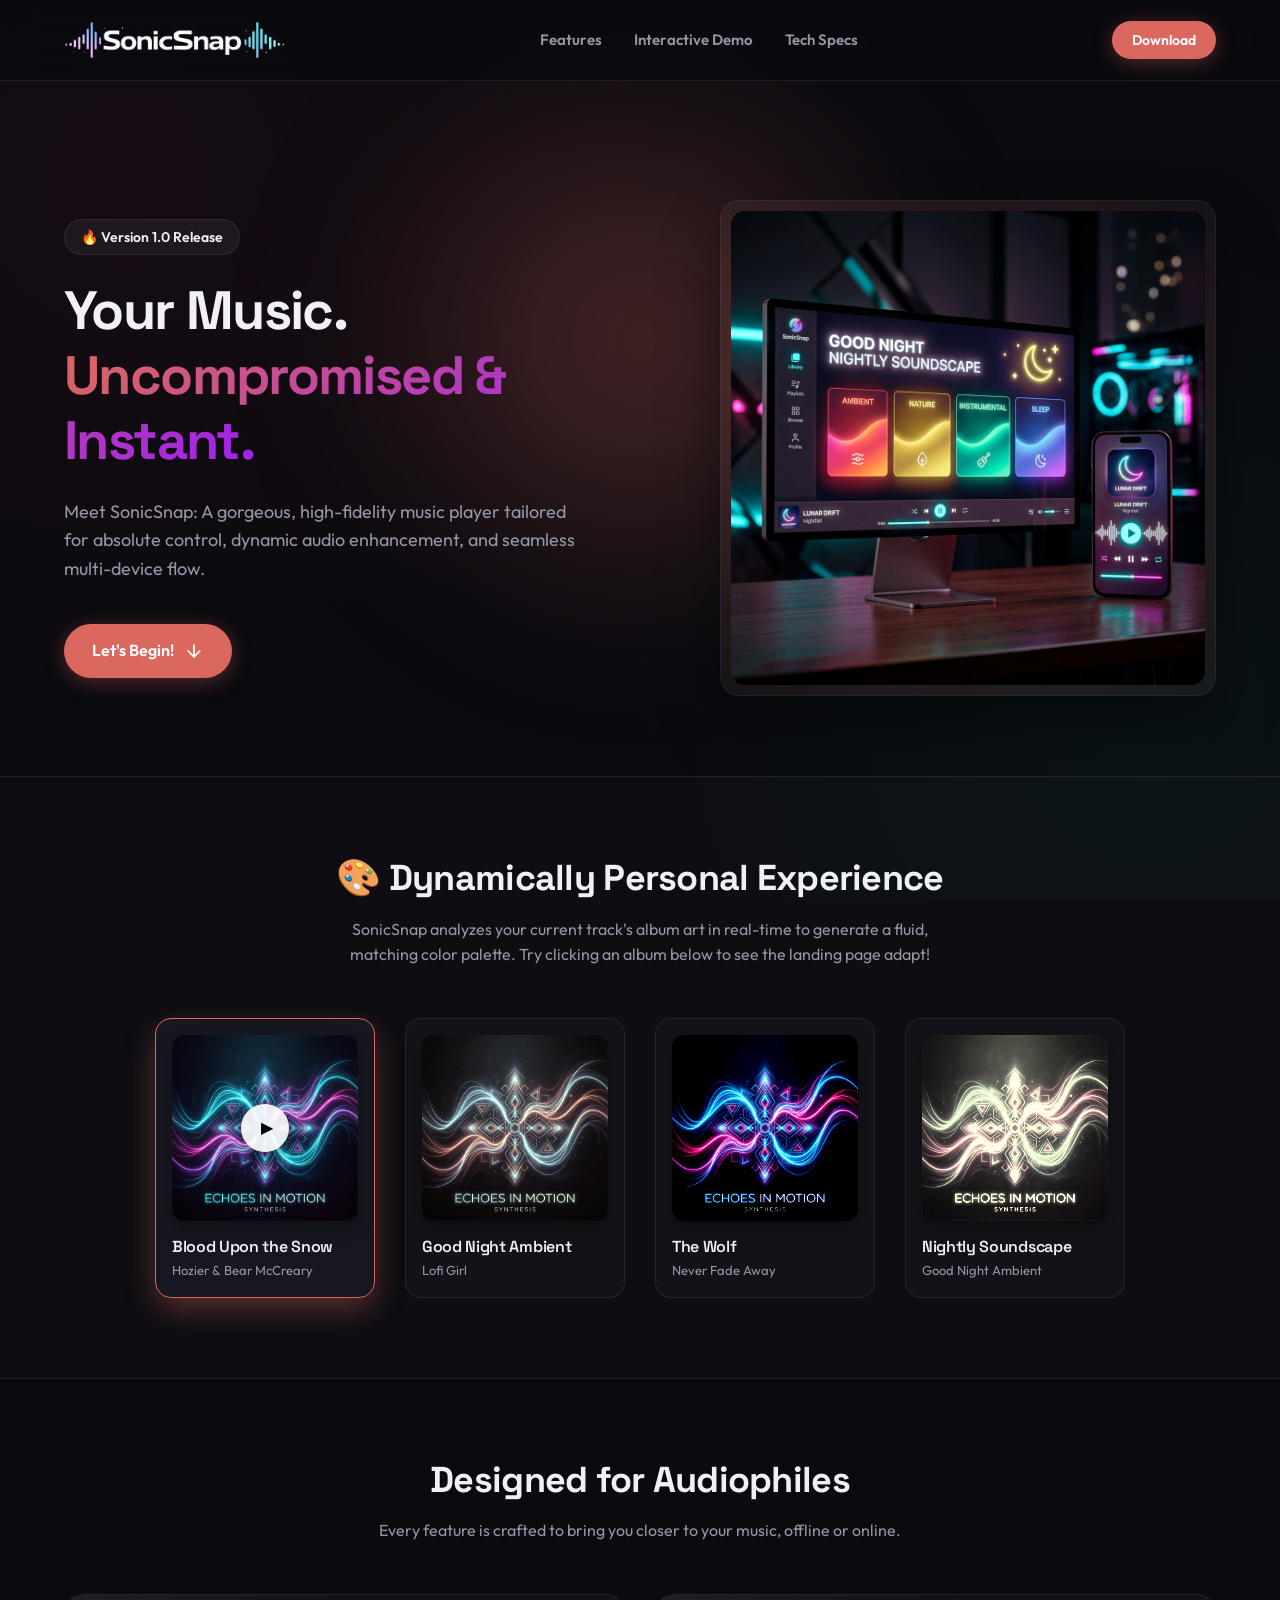
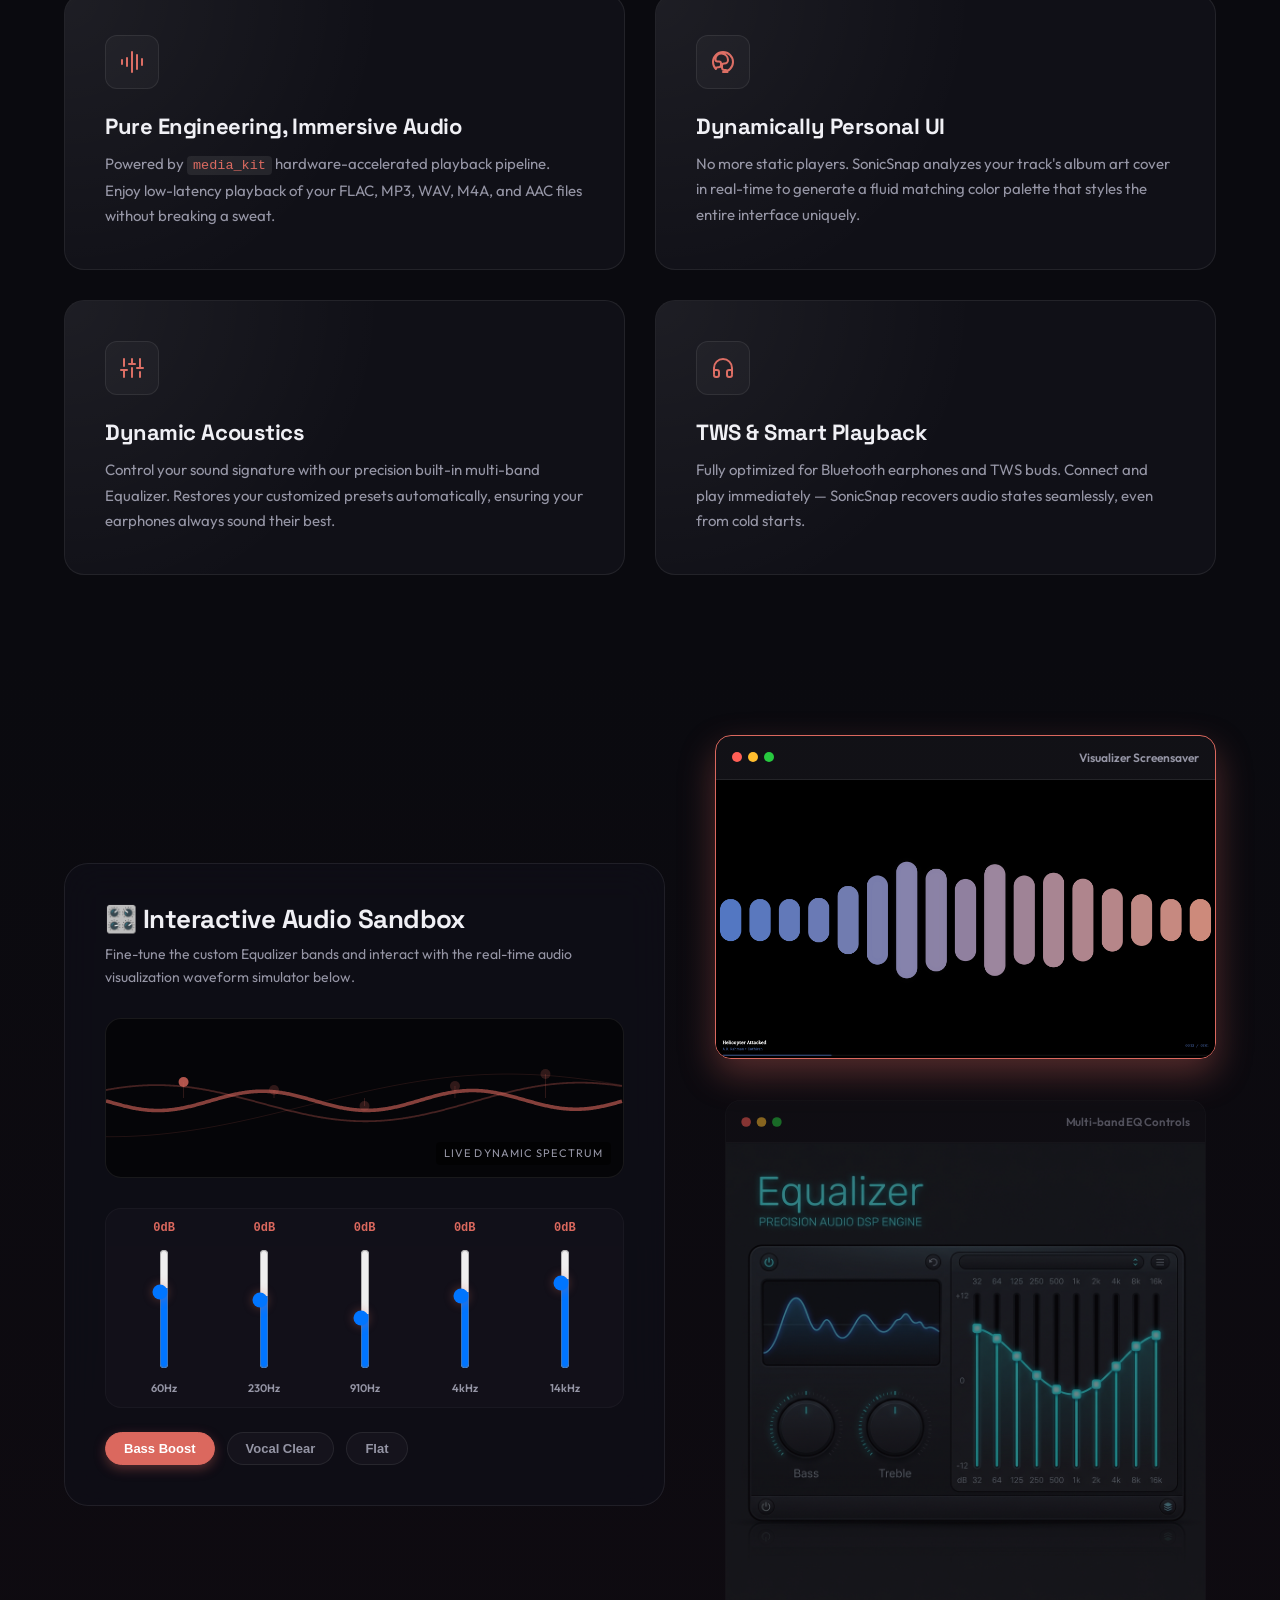
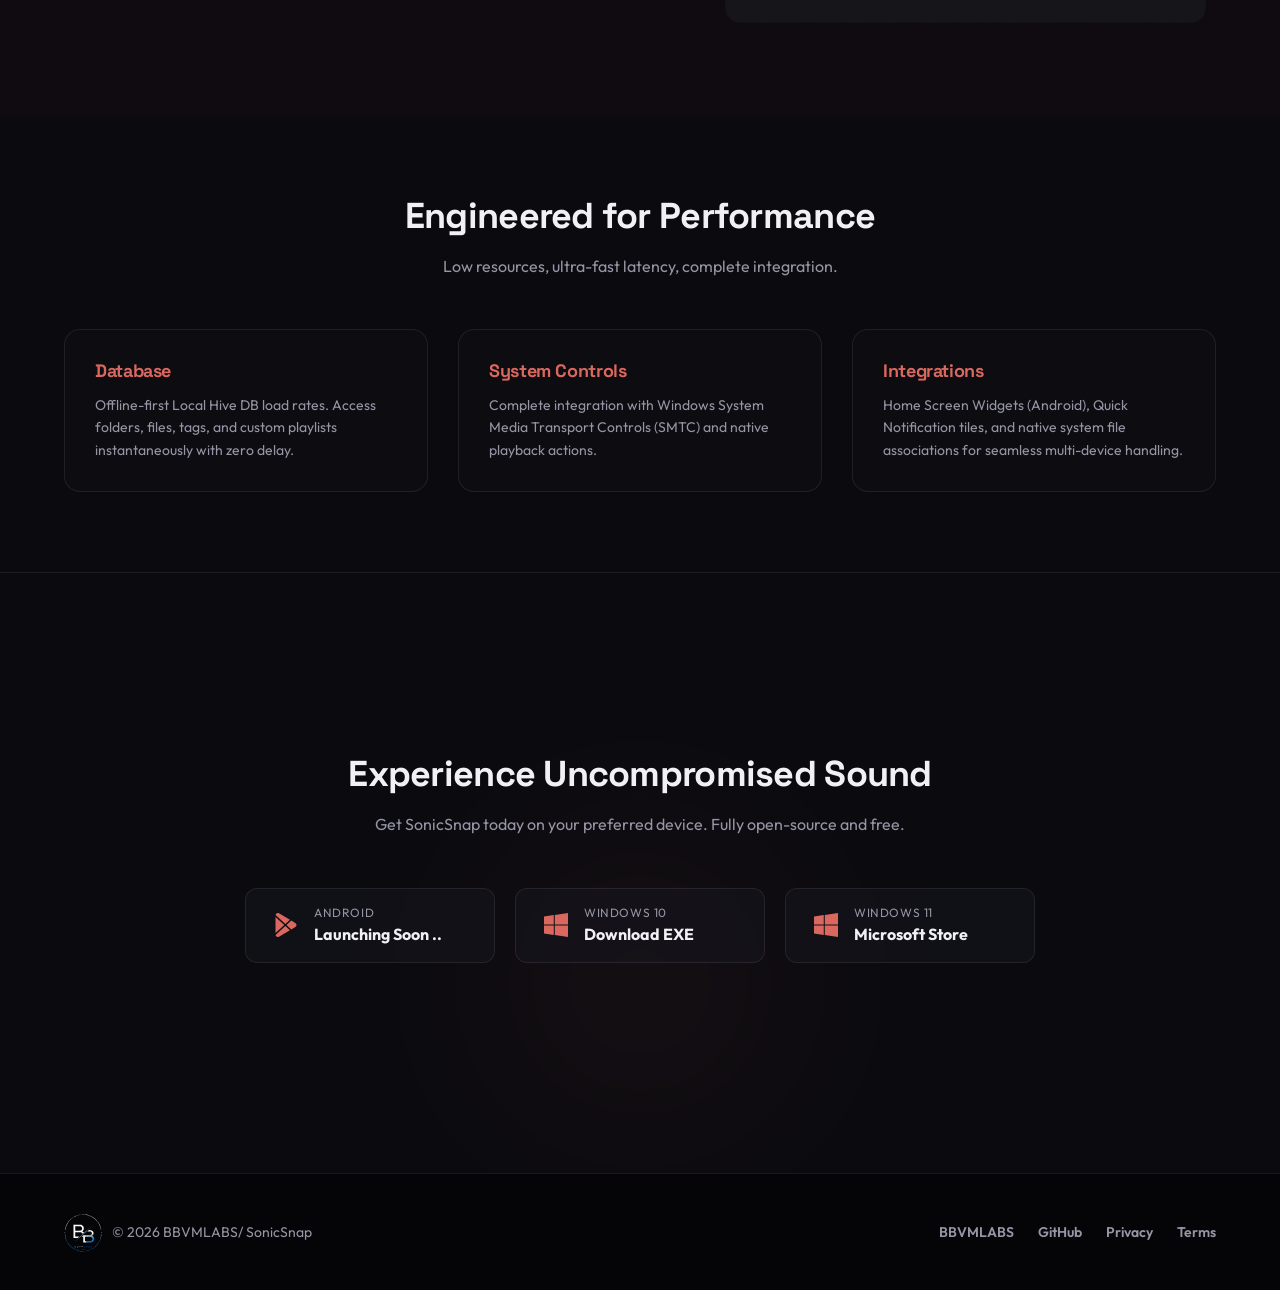
==== commit 920dc5c3: "windows 10 exe" ====
--- a/index.html
+++ b/index.html
@@ -330,6 +330,19 @@
                         </div>
                     </a>
 
+                    <a href="https://github.com/BBvmlabs/sonicsnap-music/releases/download/v.1.0/SonicSnap-x86_64-1.0.12+3-Installer.exe" class="download-btn" id="dl-windows">
+                        <div class="dl-btn-icon">
+                            <svg width="24" height="24" viewBox="0 0 24 24" fill="currentColor">
+                                <path
+                                    d="M0 3.449L9.75 2.1v9.45H0V3.449zM0 12.45h9.75v9.45L0 20.551v-8.1zM10.8 1.95L24 0v11.55H10.8V1.95zM10.8 12.45H24v11.55l-13.2-1.95v-9.6z" />
+                            </svg>
+                        </div>
+                        <div class="dl-btn-text">
+                            <span class="dl-desc">Windows 10</span>
+                            <span class="dl-platform">Download EXE</span>
+                        </div>
+                    </a>
+
                     <a href="https://apps.microsoft.com/detail/9NRPXZNQS0NZ?hl=en-us&gl=IN&ocid=pdpshare" class="download-btn" id="dl-windows">
                         <div class="dl-btn-icon">
                             <svg width="24" height="24" viewBox="0 0 24 24" fill="currentColor">
@@ -338,7 +351,7 @@
                             </svg>
                         </div>
                         <div class="dl-btn-text">
-                            <span class="dl-desc">Windows</span>
+                            <span class="dl-desc">Windows 11</span>
                             <span class="dl-platform">Microsoft Store</span>
                         </div>
                     </a>
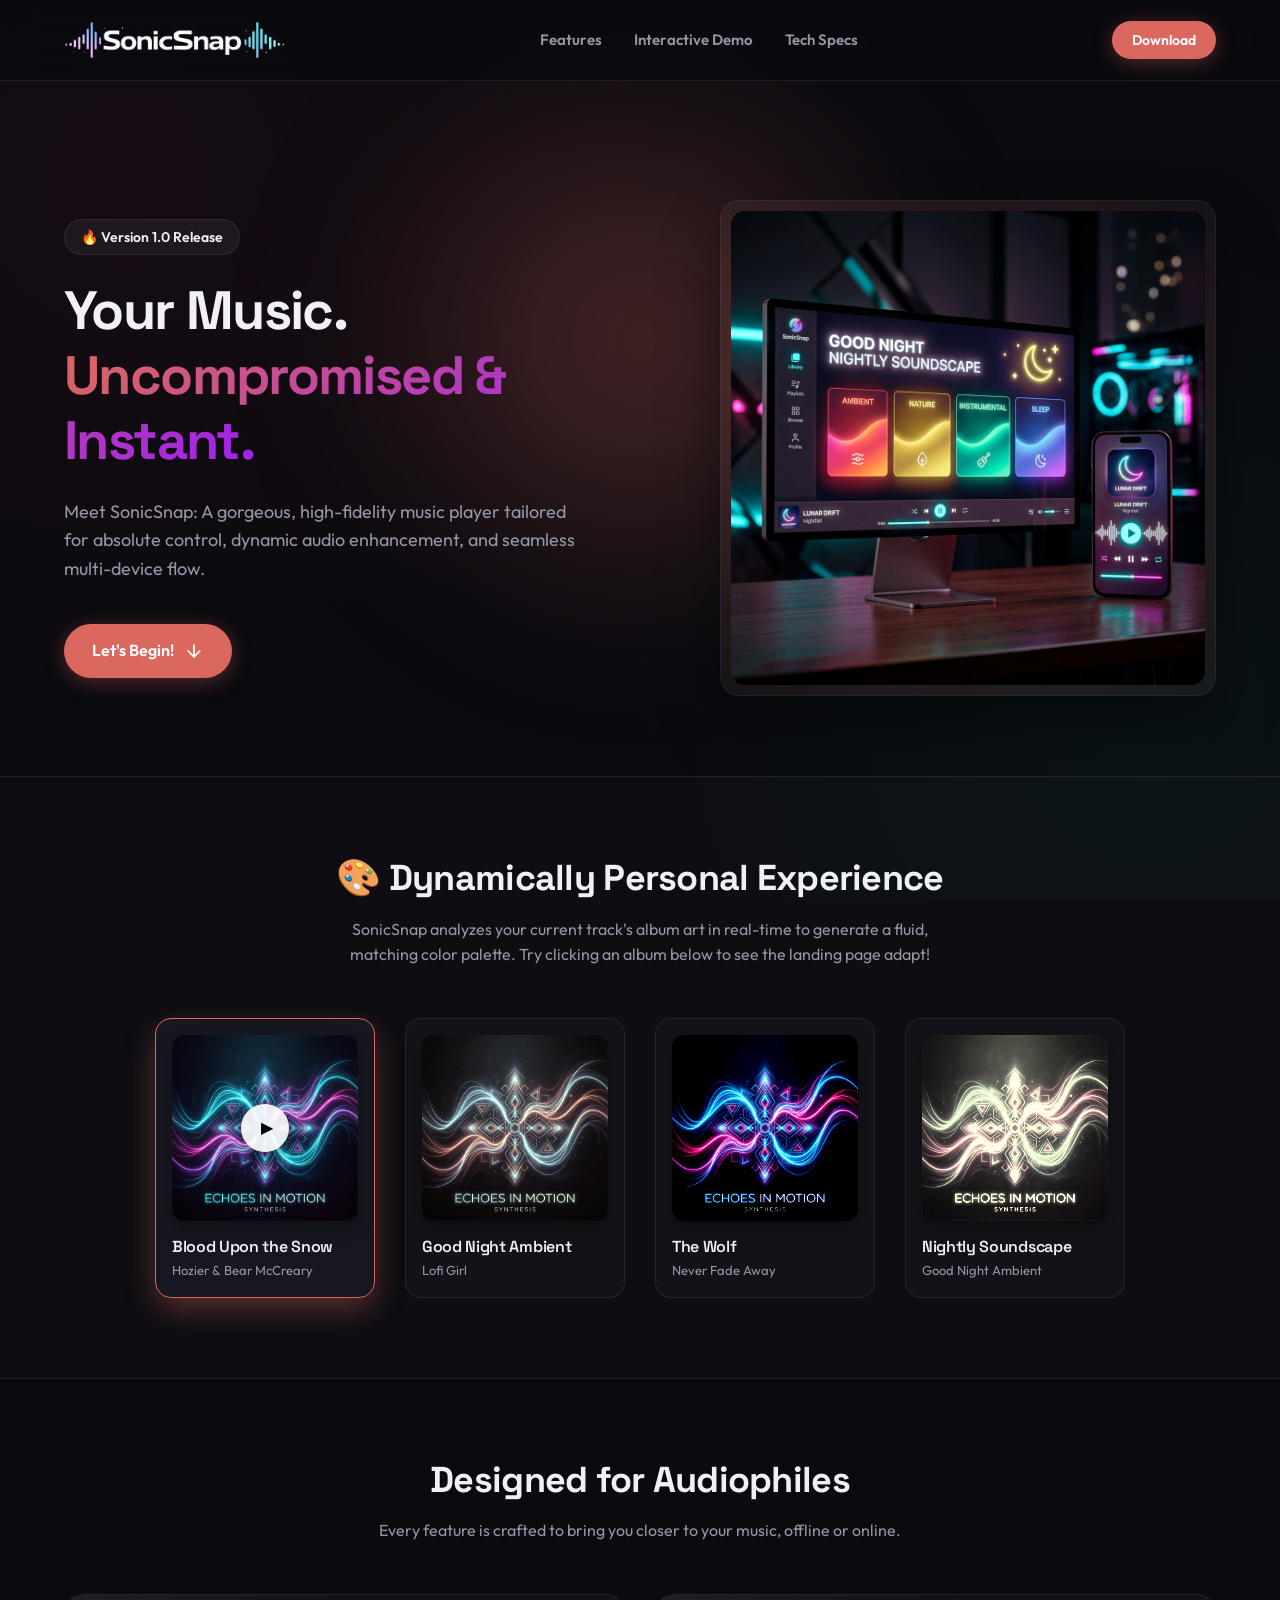
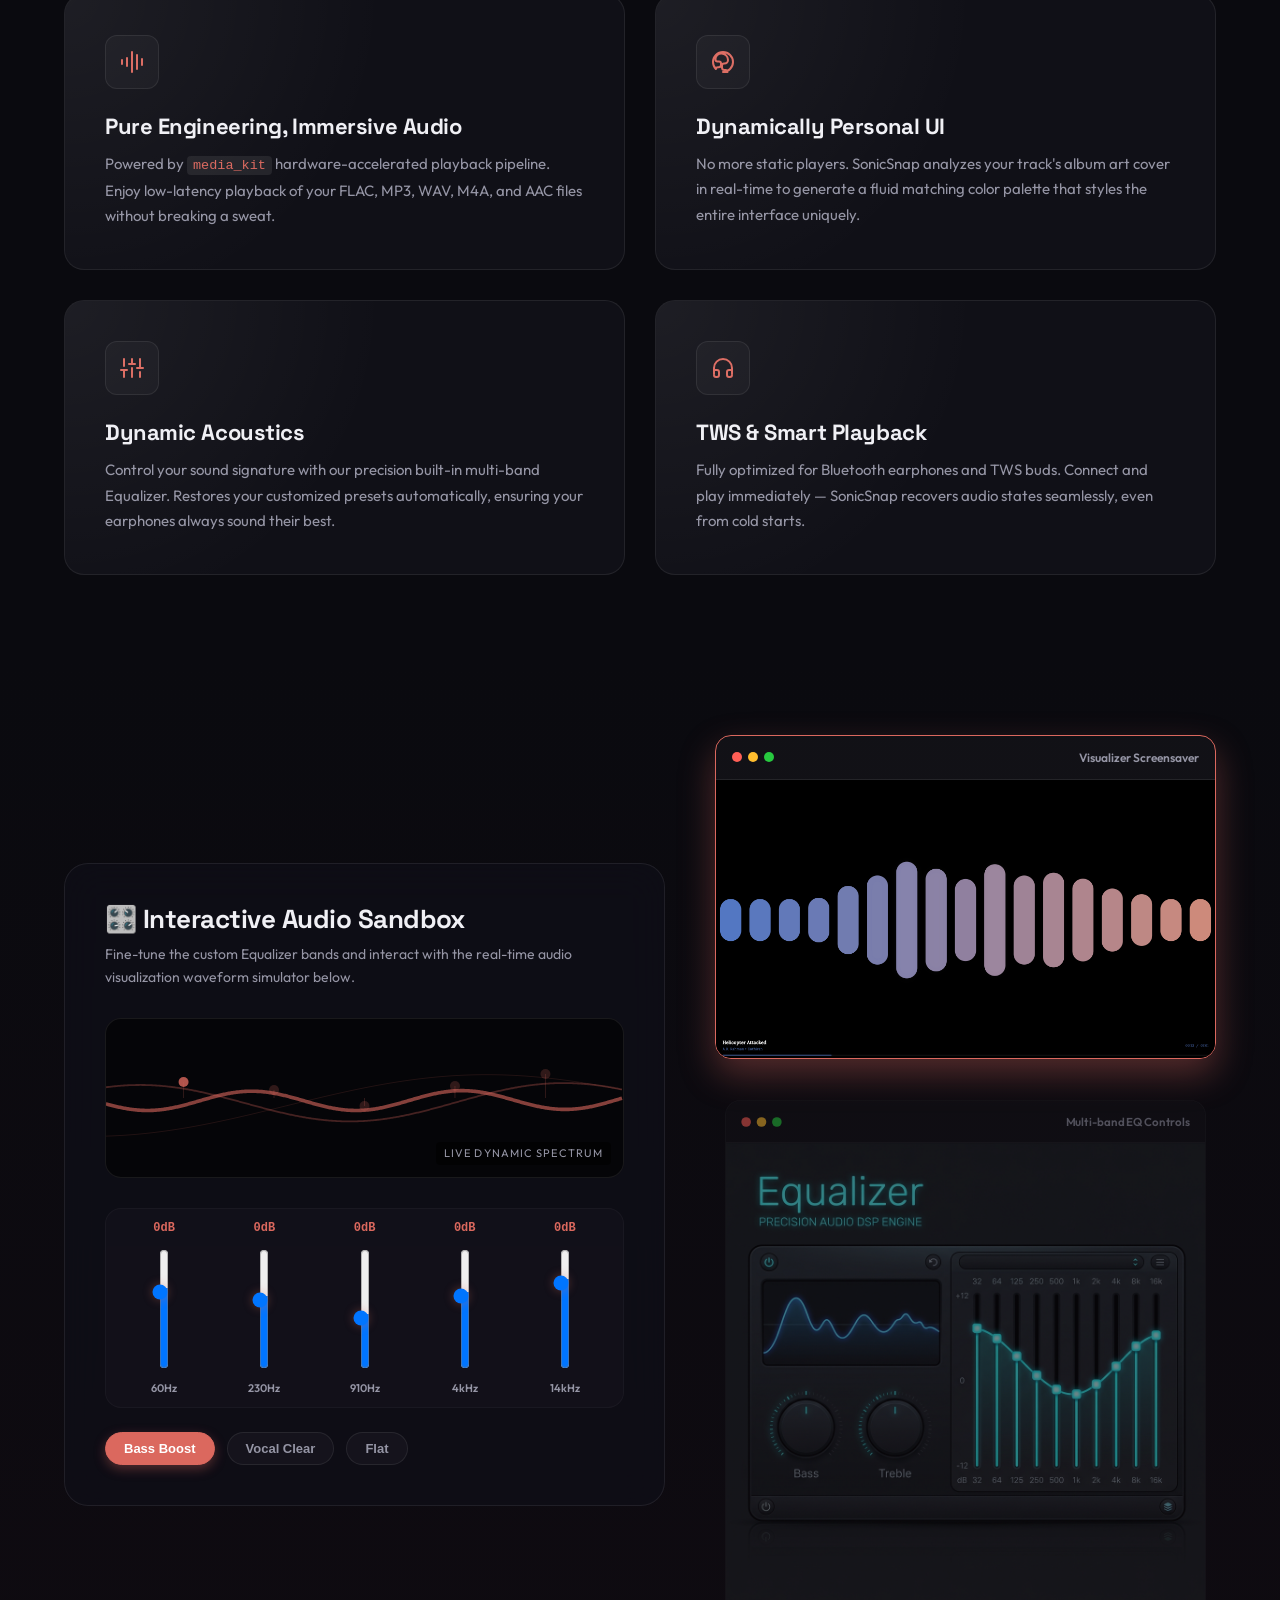
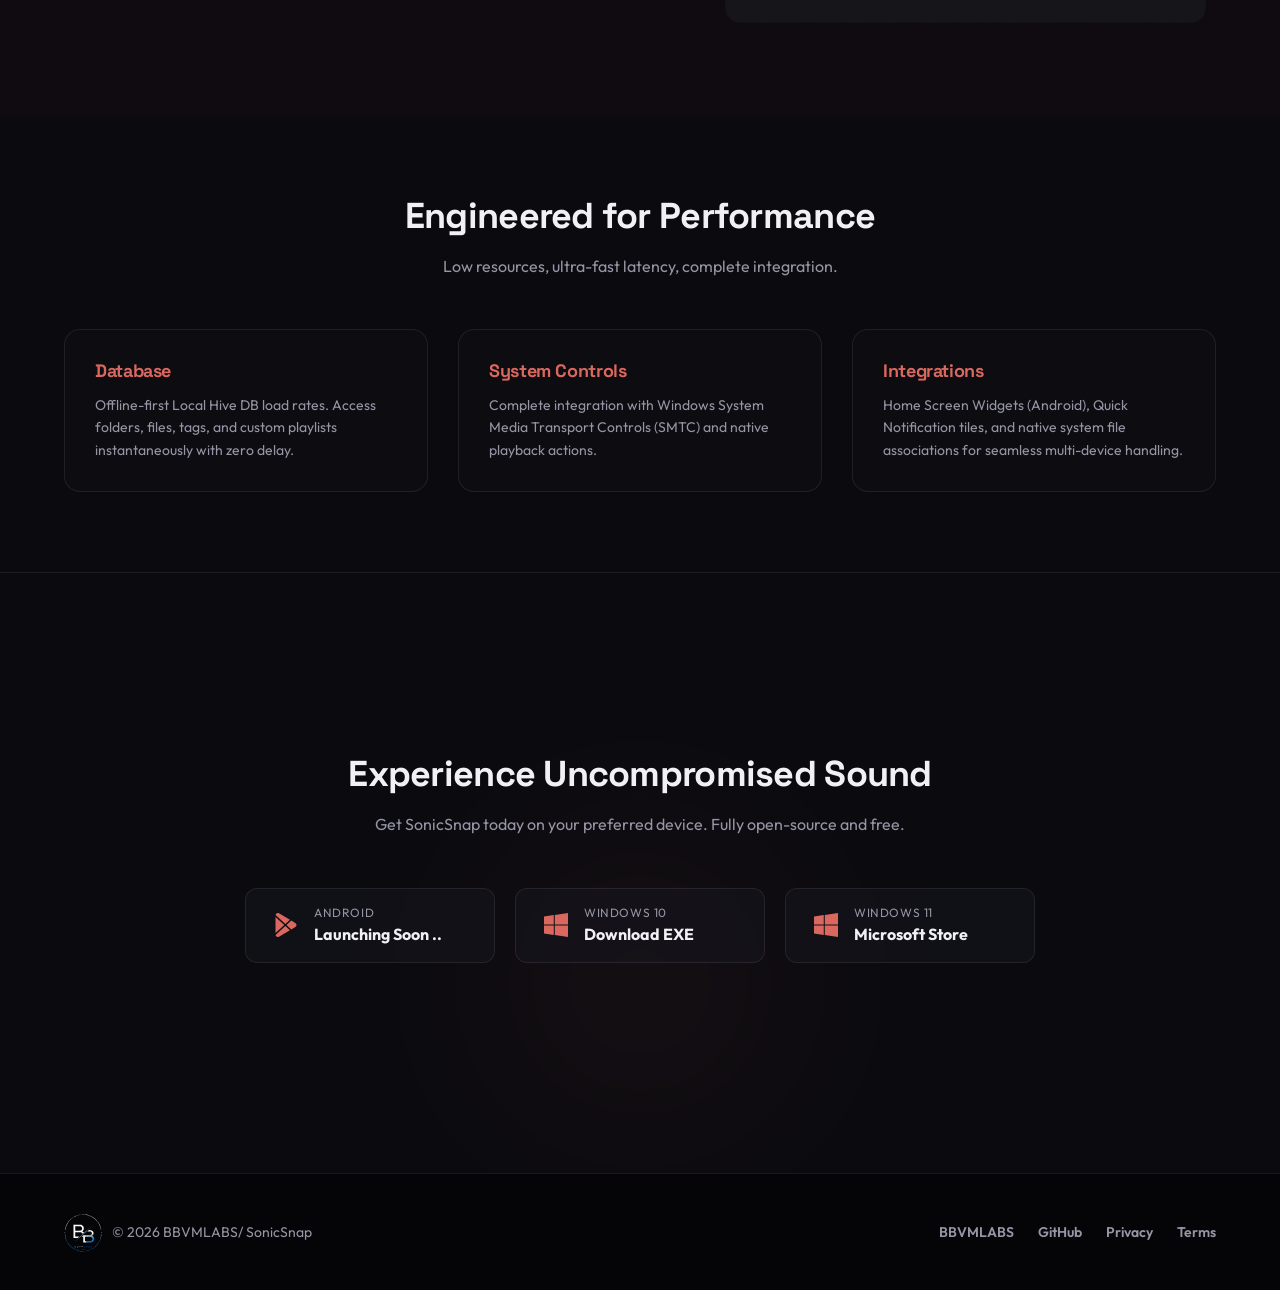
==== commit e6fdb7ec: "v.1.0.13" ====
--- a/index.html
+++ b/index.html
@@ -330,7 +330,7 @@
                         </div>
                     </a>
 
-                    <a href="https://github.com/BBvmlabs/sonicsnap-music/releases/download/v.1.0/SonicSnap-x86_64-1.0.12+3-Installer.exe" class="download-btn" id="dl-windows">
+                    <a href="https://github.com/BBvmlabs/sonicsnap-music/releases/download/v.1.0/SonicSnap-x86_64-1.0.13+3-Installer.exe" class="download-btn" id="dl-windows">
                         <div class="dl-btn-icon">
                             <svg width="24" height="24" viewBox="0 0 24 24" fill="currentColor">
                                 <path
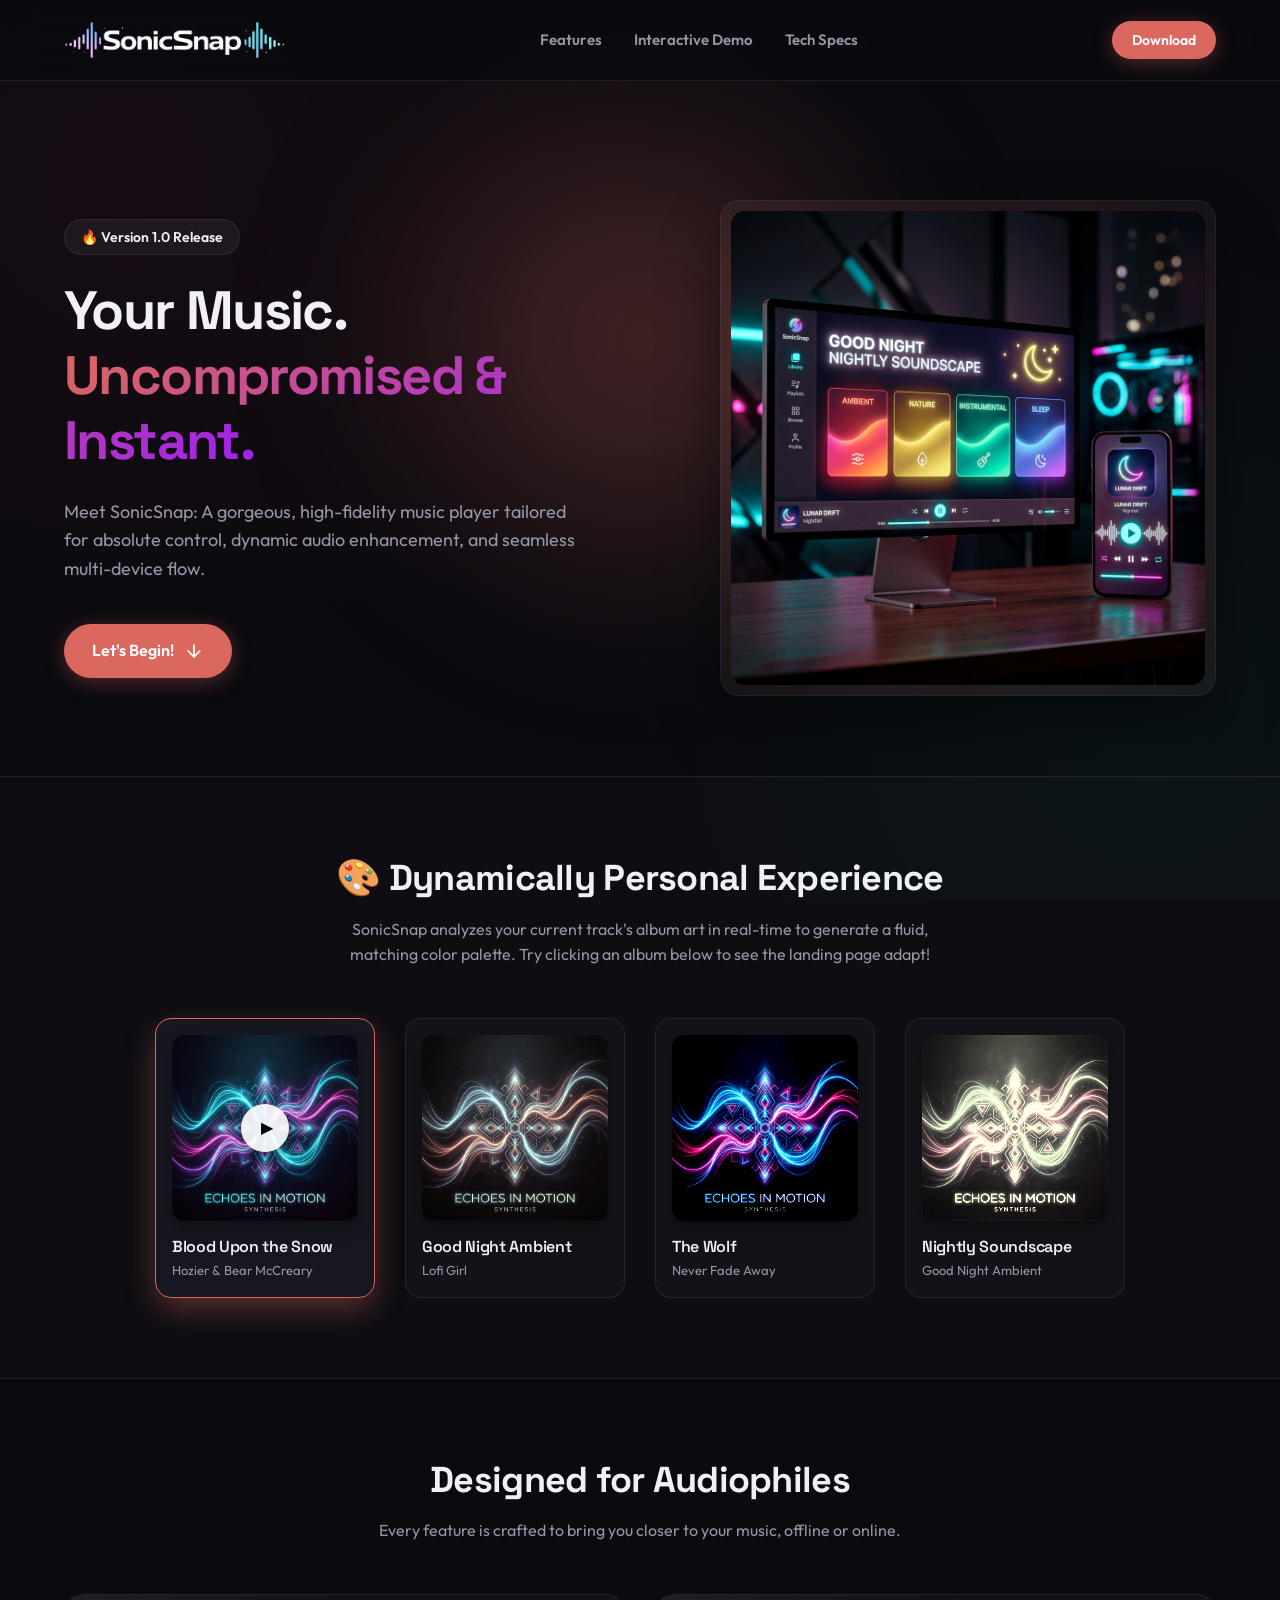
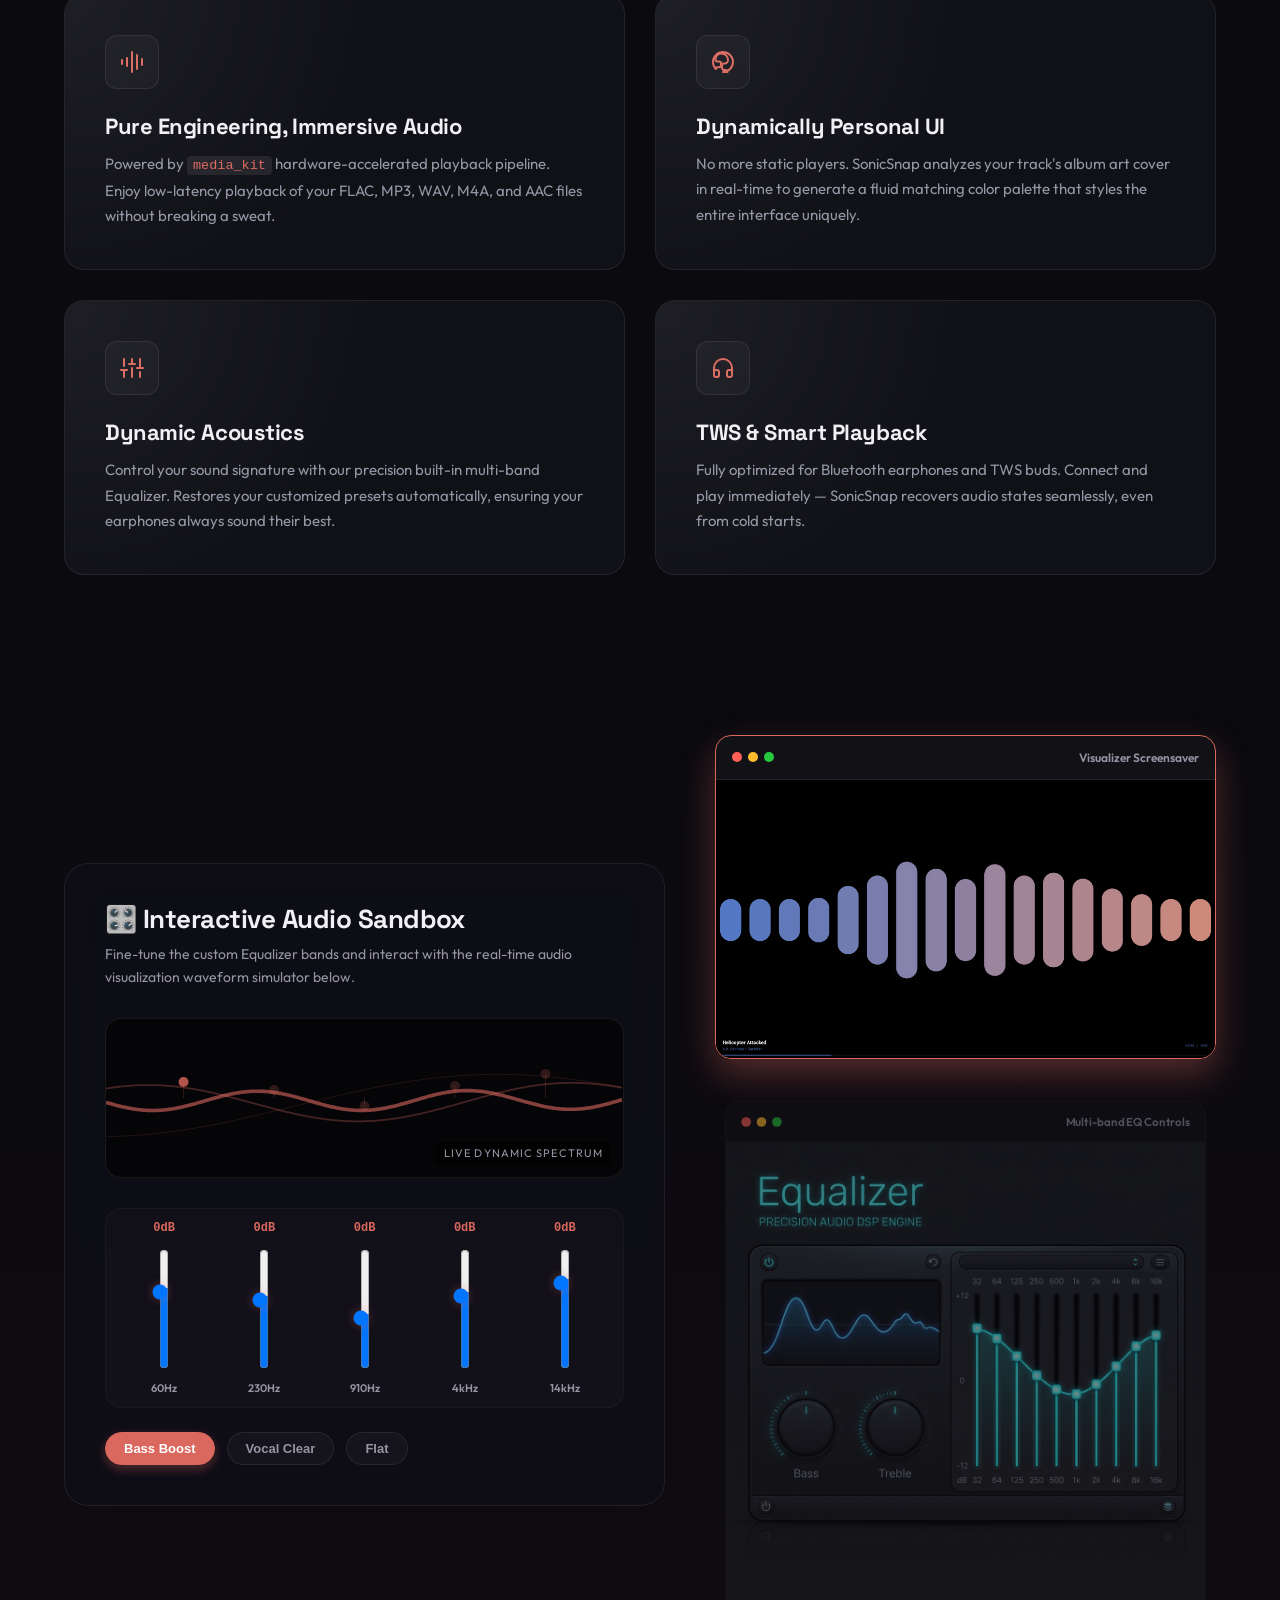
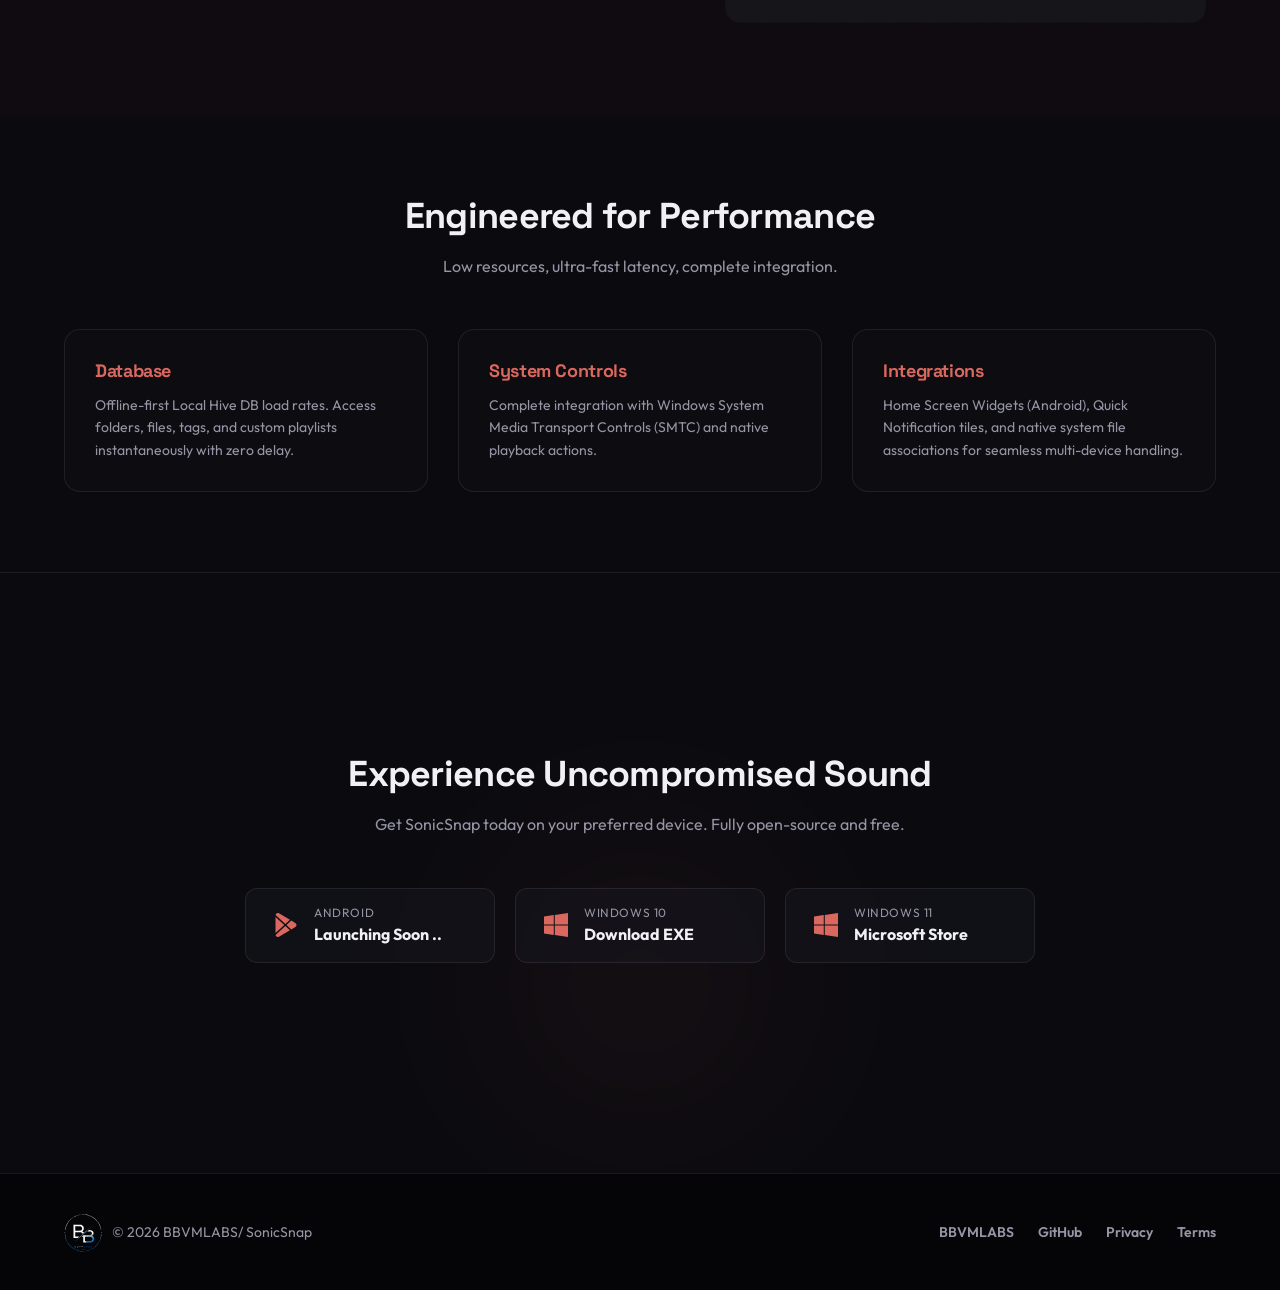
==== commit 2f13b2ff: "v.1.0.14" ====
--- a/index.html
+++ b/index.html
@@ -330,7 +330,7 @@
                         </div>
                     </a>
 
-                    <a href="https://github.com/BBvmlabs/sonicsnap-music/releases/download/v.1.0/SonicSnap-x86_64-1.0.13+3-Installer.exe" class="download-btn" id="dl-windows">
+                    <a href="https://github.com/BBvmlabs/sonicsnap-music/releases/download/v.1.0/SonicSnap-Installer.exe" class="download-btn" id="dl-windows">
                         <div class="dl-btn-icon">
                             <svg width="24" height="24" viewBox="0 0 24 24" fill="currentColor">
                                 <path
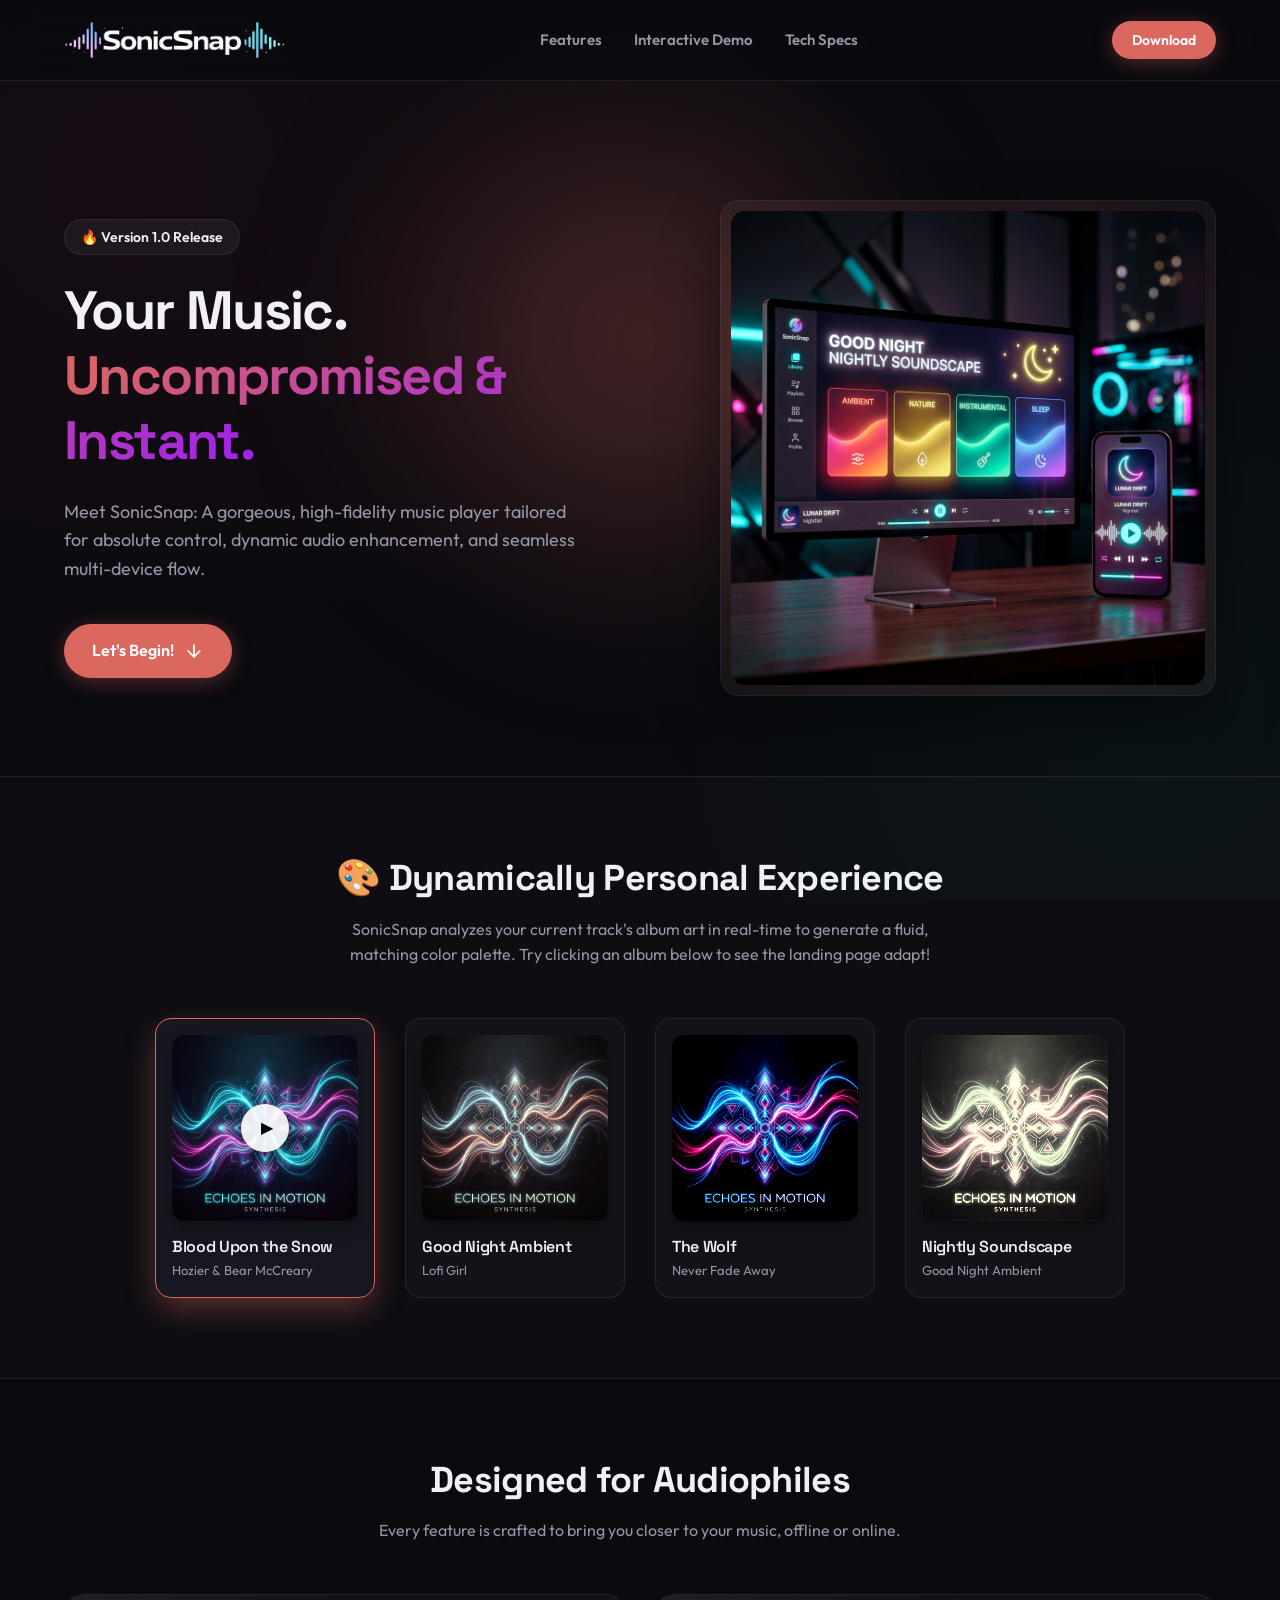
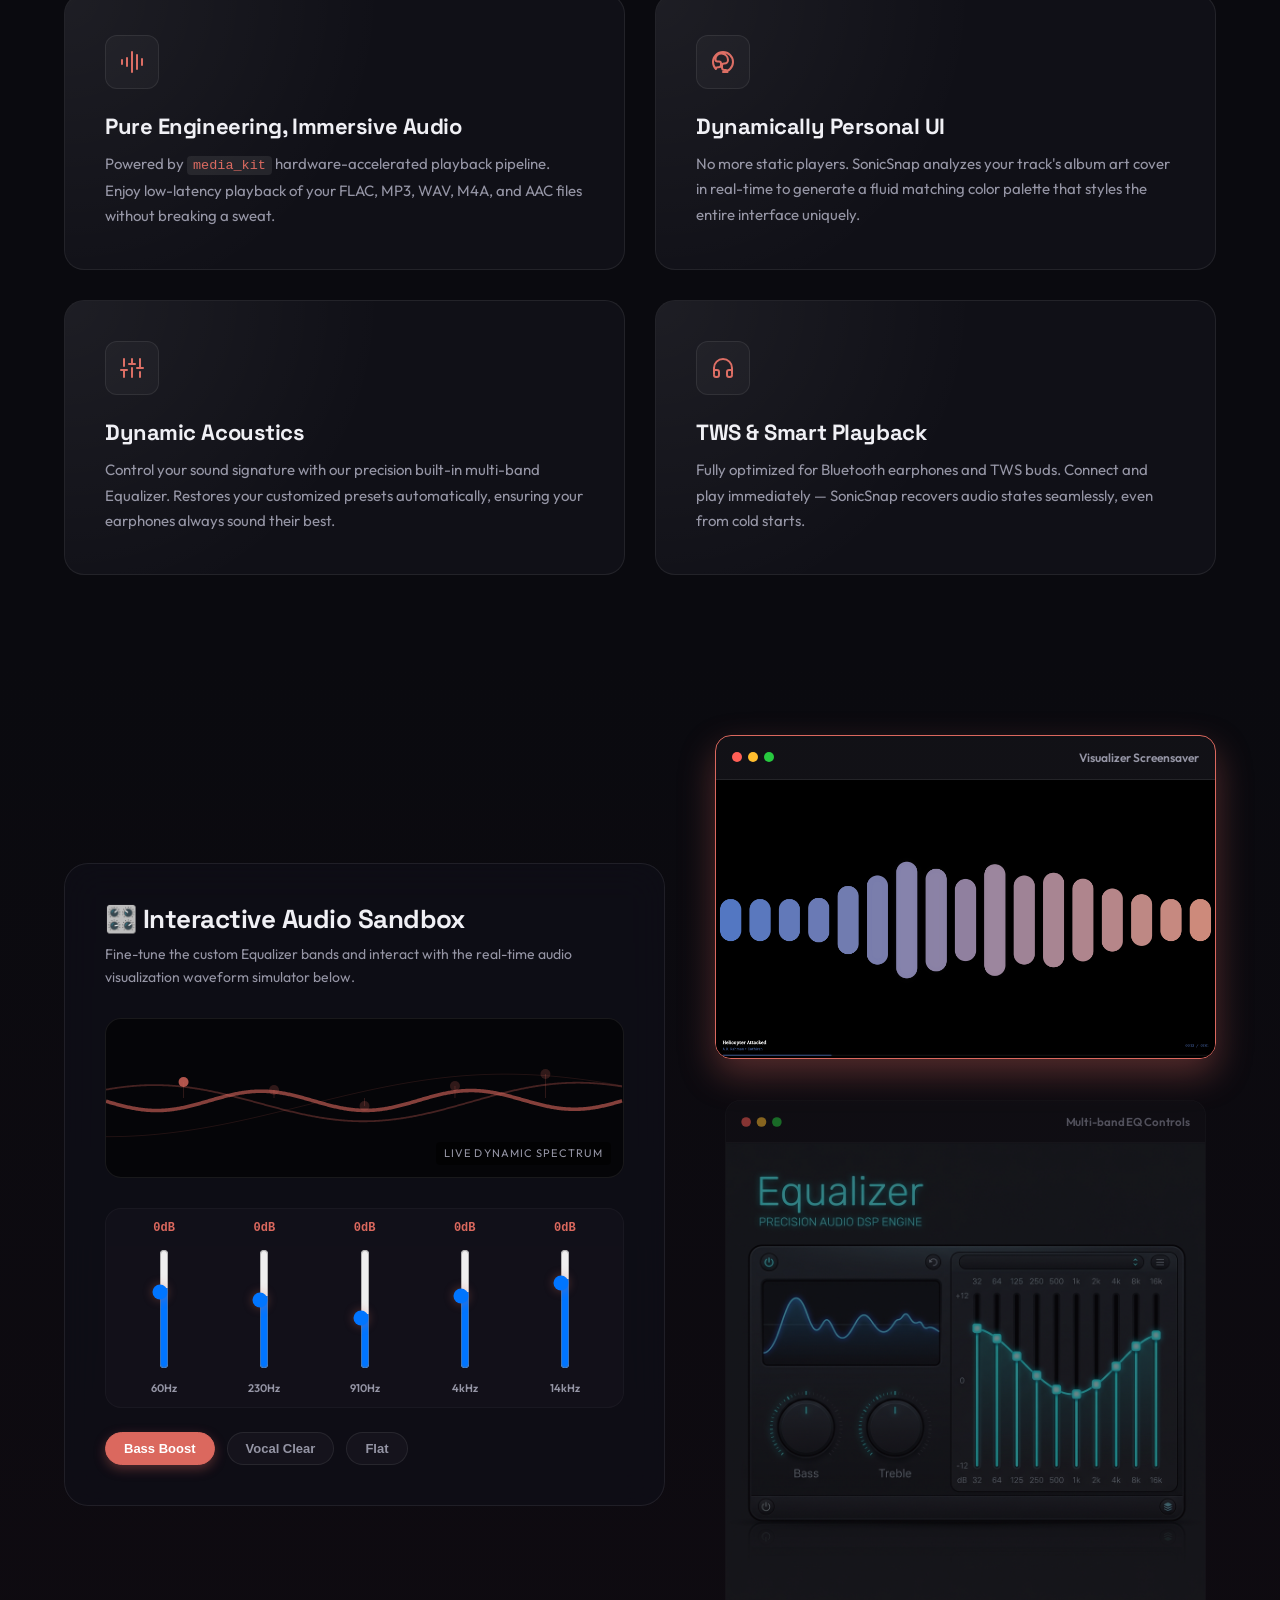
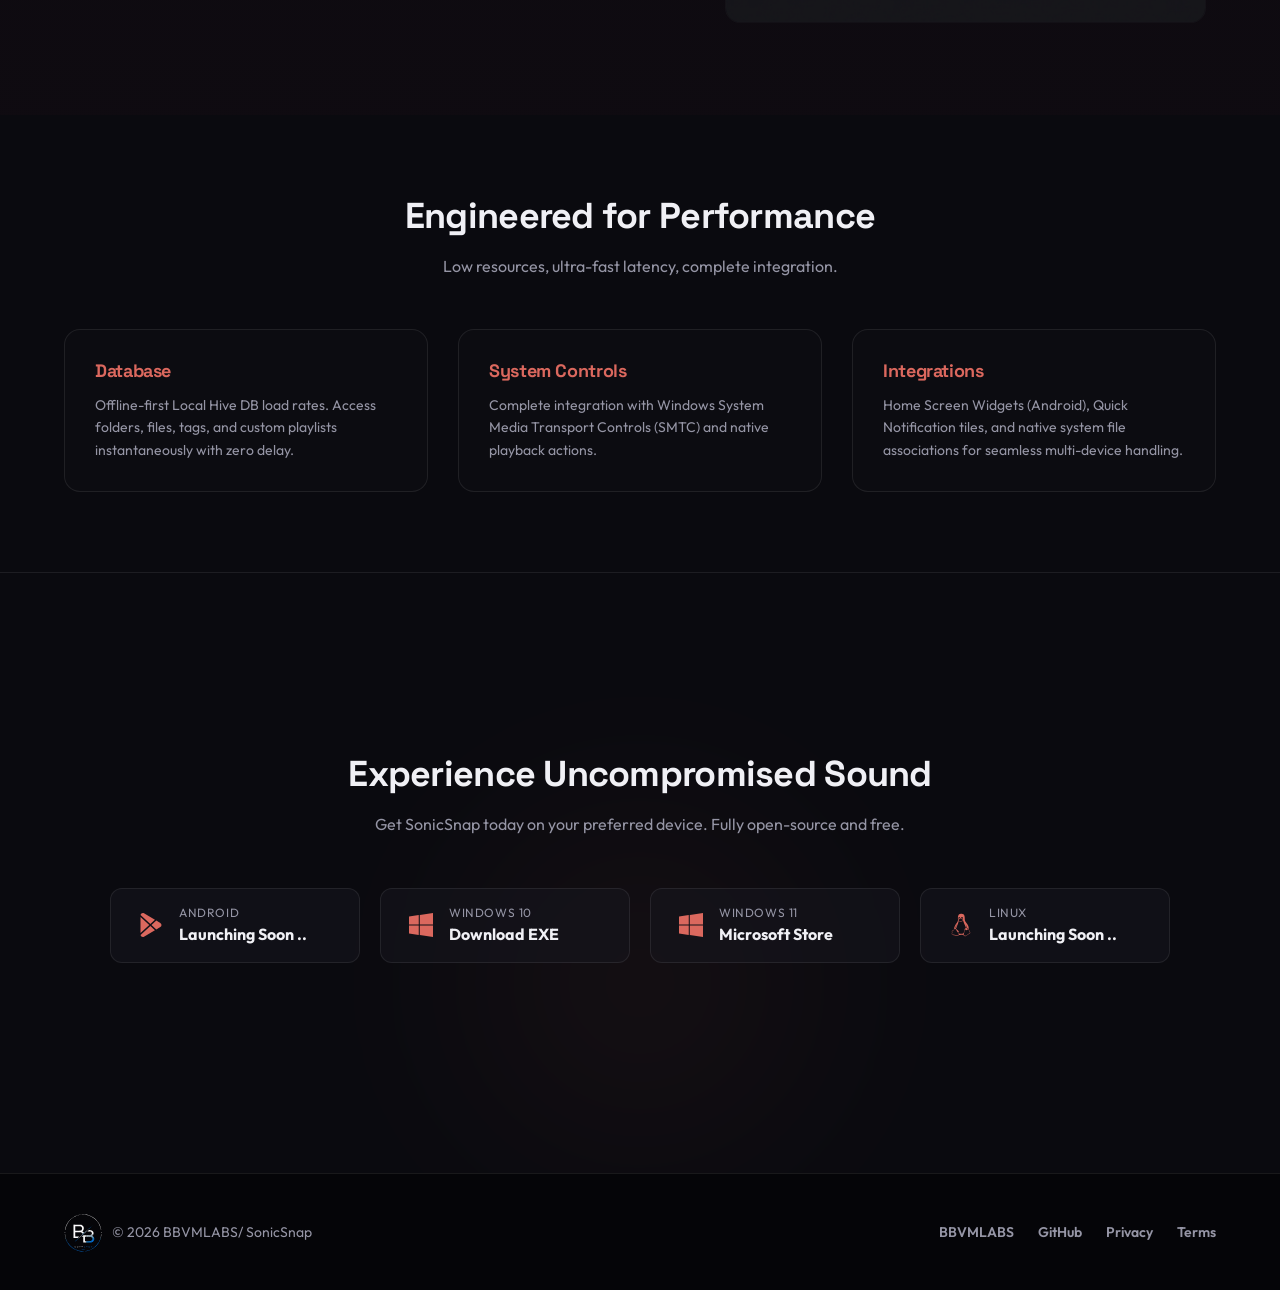
==== commit bdcfb7e8: "add linux" ====
--- a/index.html
+++ b/index.html
@@ -355,6 +355,19 @@
                             <span class="dl-platform">Microsoft Store</span>
                         </div>
                     </a>
+
+                    <a href="#" class="download-btn" id="dl-linux">
+                        <div class="dl-btn-icon">
+                            <svg fill="currentColor" width="24" height="24" viewBox="0 0 32 32" xmlns="http://www.w3.org/2000/svg">
+                                <path d="M14.923 8.080c-0.025 0.072-0.141 0.061-0.207 0.082-0.059 0.031-0.107 0.085-0.175 0.085-0.062 0-0.162-0.025-0.17-0.085-0.012-0.082 0.11-0.166 0.187-0.166 0.050-0.024 0.108-0.037 0.169-0.037 0.056 0 0.109 0.011 0.157 0.032l-0.003-0.001c0.022 0.009 0.038 0.030 0.038 0.055 0 0.003-0 0.005-0.001 0.008l0-0v0.025h0.004zM15.611 8.080v-0.027c-0.008-0.025 0.016-0.052 0.036-0.062 0.046-0.020 0.1-0.032 0.157-0.032 0.061 0 0.119 0.014 0.17 0.038l-0.002-0.001c0.079 0 0.2 0.084 0.187 0.169-0.007 0.061-0.106 0.082-0.169 0.082-0.069 0-0.115-0.054-0.176-0.085-0.065-0.023-0.182-0.010-0.204-0.081zM16.963 10.058c-0.532 0.337-1.161 0.574-1.835 0.666l-0.024 0.003c-0.606-0.035-1.157-0.248-1.607-0.588l0.007 0.005c-0.192-0.167-0.35-0.335-0.466-0.419-0.205-0.167-0.18-0.416-0.092-0.416 0.136 0.020 0.161 0.167 0.249 0.25 0.12 0.082 0.269 0.25 0.45 0.416 0.397 0.328 0.899 0.541 1.45 0.583l0.009 0.001c0.654-0.057 1.249-0.267 1.763-0.592l-0.016 0.010c0.244-0.169 0.556-0.417 0.81-0.584 0.195-0.17 0.186-0.334 0.349-0.334 0.16 0.020 0.043 0.167-0.184 0.415-0.246 0.188-0.527 0.381-0.818 0.56l-0.044 0.025zM8.017 21.397h0.012c0.069 0 0.137 0.007 0.203 0.019l-0.007-0.001c0.544 0.14 0.992 0.478 1.273 0.931l0.005 0.009 1.137 2.079 0.004 0.004c0.457 0.773 0.948 1.442 1.497 2.059l-0.011-0.013c0.49 0.52 0.82 1.196 0.909 1.946l0.002 0.016v0.008c-0.012 0.817-0.613 1.491-1.396 1.616l-0.009 0.001c-0.2 0.031-0.432 0.048-0.667 0.048-0.857 0-1.659-0.233-2.347-0.64l0.021 0.012c-1.053-0.441-2.275-0.714-3.555-0.752l-0.015-0c-0.372-0.025-0.696-0.215-0.901-0.496l-0.002-0.003c-0.054-0.174-0.085-0.374-0.085-0.582 0-0.35 0.088-0.679 0.244-0.966l-0.005 0.011v-0.005l0.003-0.004c0.041-0.188 0.065-0.405 0.065-0.627 0-0.274-0.036-0.539-0.104-0.791l0.005 0.021c-0.041-0.15-0.065-0.323-0.065-0.502 0-0.242 0.043-0.473 0.123-0.687l-0.004 0.014c0.2-0.417 0.495-0.5 0.862-0.666 0.438-0.133 0.819-0.334 1.151-0.593l-0.008 0.006h0.002v-0.003c0.32-0.335 0.556-0.751 0.835-1.047 0.195-0.249 0.492-0.41 0.827-0.42l0.002-0zM21.531 21.336c-0.001 0.017-0.001 0.038-0.001 0.059 0 0.743 0.449 1.381 1.091 1.658l0.012 0.005c0.048 0.003 0.104 0.005 0.16 0.005 0.831 0 1.575-0.371 2.075-0.957l0.003-0.004 0.264-0.012c0.053-0.008 0.114-0.012 0.176-0.012 0.341 0 0.652 0.132 0.883 0.348l-0.001-0.001 0.004 0.004c0.249 0.301 0.422 0.673 0.487 1.082l0.002 0.013c0.055 0.505 0.238 0.96 0.517 1.34l-0.005-0.008c0.416 0.356 0.705 0.85 0.793 1.411l0.002 0.013 0.004-0.009v0.022l-0.004-0.015c-0.019 0.327-0.231 0.495-0.622 0.744-1.184 0.497-2.201 1.158-3.077 1.968l0.007-0.006c-0.608 0.792-1.501 1.339-2.523 1.486l-0.021 0.002c-0.074 0.010-0.16 0.016-0.247 0.016-0.768 0-1.428-0.464-1.716-1.126l-0.005-0.012-0.006-0.004c-0.093-0.286-0.146-0.615-0.146-0.956 0-0.416 0.079-0.813 0.224-1.178l-0.008 0.022c0.234-0.668 0.435-1.466 0.568-2.288l0.011-0.083c0.016-0.812 0.104-1.593 0.258-2.35l-0.014 0.083c0.085-0.518 0.381-0.954 0.794-1.225l0.007-0.004 0.056-0.027zM18.8 10.142c0.6 2.147 1.339 4.002 2.247 5.757l-0.079-0.167c0.613 1.090 1.090 2.355 1.363 3.695l0.014 0.084c0.009-0 0.020-0 0.031-0 0.217 0 0.427 0.029 0.627 0.084l-0.017-0.004c0.11-0.395 0.173-0.848 0.173-1.316 0-1.426-0.587-2.716-1.533-3.639l-0.001-0.001c-0.275-0.25-0.29-0.419-0.154-0.419 0.971 0.91 1.689 2.078 2.045 3.394l0.012 0.051c0.089 0.329 0.14 0.707 0.14 1.097 0 0.351-0.041 0.693-0.119 1.020l0.006-0.030c0.074 0.038 0.16 0.067 0.251 0.083l0.006 0.001c1.29 0.667 1.766 1.172 1.537 1.921v-0.054c-0.075-0.004-0.15 0-0.225 0h-0.020c0.189-0.584-0.227-1.031-1.331-1.53-1.143-0.5-2.057-0.42-2.212 0.581-0.011 0.049-0.019 0.106-0.022 0.165l-0 0.003c-0.073 0.030-0.16 0.058-0.25 0.078l-0.011 0.002c-0.508 0.336-0.87 0.859-0.989 1.469l-0.002 0.014c-0.148 0.695-0.241 1.5-0.256 2.323l-0 0.012v0.004c-0.091 0.637-0.23 1.207-0.418 1.753l0.020-0.066c-0.983 0.804-2.251 1.29-3.634 1.29-1.13 0-2.184-0.325-3.073-0.887l0.024 0.014c-0.146-0.253-0.313-0.472-0.503-0.667l0.001 0.001c-0.097-0.16-0.211-0.297-0.342-0.415l-0.002-0.001c0.207-0 0.407-0.031 0.596-0.088l-0.015 0.004c0.18-0.085 0.318-0.232 0.391-0.412l0.002-0.005c0.018-0.093 0.029-0.199 0.029-0.308 0-0.445-0.175-0.848-0.461-1.146l0.001 0.001c-0.619-0.761-1.359-1.395-2.196-1.88l-0.038-0.020c-0.671-0.388-1.179-0.995-1.43-1.722l-0.007-0.022c-0.093-0.318-0.147-0.684-0.147-1.062 0-0.353 0.047-0.695 0.134-1.021l-0.006 0.027c0.377-1.314 0.921-2.461 1.62-3.496l-0.028 0.043c0.134-0.081 0.046 0.169-0.51 1.217-0.474 0.713-0.757 1.59-0.757 2.533 0 0.84 0.224 1.627 0.616 2.306l-0.012-0.022c0.052-1.309 0.345-2.537 0.834-3.659l-0.025 0.065c1.055-1.902 1.854-4.111 2.275-6.452l0.020-0.131c0.060 0.045 0.271 0.169 0.361 0.252 0.272 0.166 0.475 0.416 0.737 0.581 0.267 0.26 0.633 0.42 1.035 0.42 0.021 0 0.042-0 0.063-0.001l-0.003 0c0.049 0.004 0.094 0.008 0.137 0.008 0.459-0.009 0.887-0.132 1.259-0.342l-0.013 0.007c0.362-0.167 0.65-0.417 0.925-0.5h0.006c0.535-0.145 0.983-0.454 1.3-0.869l0.004-0.006zM15.301 7.465c0.003 0 0.006-0 0.009-0 0.569 0 1.094 0.187 1.517 0.503l-0.007-0.005c0.378 0.234 0.814 0.433 1.275 0.574l0.040 0.010h0.004c0.246 0.11 0.449 0.281 0.594 0.494l0.003 0.005v-0.164c0.046 0.092 0.074 0.201 0.074 0.316 0 0.098-0.020 0.191-0.055 0.276l0.002-0.005c-0.288 0.507-0.755 0.884-1.313 1.048l-0.016 0.004v0.002c-0.335 0.169-0.626 0.416-0.968 0.581-0.35 0.21-0.771 0.334-1.222 0.334-0.015 0-0.030-0-0.045-0l0.002 0c-0.022 0.001-0.048 0.002-0.074 0.002-0.174 0-0.342-0.031-0.496-0.089l0.010 0.003c-0.159-0.087-0.29-0.169-0.417-0.257l0.014 0.010c-0.227-0.199-0.477-0.39-0.739-0.565l-0.026-0.016v-0.006h-0.006c-0.375-0.199-0.67-0.504-0.852-0.876l-0.005-0.012c-0.027-0.067-0.042-0.145-0.042-0.226 0-0.218 0.112-0.41 0.281-0.522l0.002-0.001c0.28-0.169 0.475-0.339 0.604-0.42 0.13-0.092 0.179-0.127 0.22-0.164h0.002v-0.004c0.268-0.339 0.623-0.599 1.032-0.746l0.016-0.005c0.174-0.050 0.374-0.079 0.581-0.081h0.001zM13.589 5.333h0.045c0.188 0.004 0.361 0.067 0.501 0.17l-0.002-0.002c0.179 0.159 0.325 0.352 0.425 0.57l0.004 0.011c0.113 0.245 0.183 0.53 0.191 0.83l0 0.003v0.005c0.004 0.046 0.006 0.099 0.006 0.152 0 0.063-0.003 0.126-0.009 0.188l0.001-0.008v0.1c-0.037 0.009-0.070 0.022-0.104 0.030-0.191 0.079-0.352 0.163-0.505 0.258l0.014-0.008c0.008-0.055 0.012-0.118 0.012-0.182 0-0.053-0.003-0.106-0.009-0.158l0.001 0.006v-0.019c-0.018-0.154-0.054-0.295-0.107-0.428l0.004 0.011c-0.041-0.132-0.113-0.244-0.207-0.333l-0-0c-0.055-0.050-0.128-0.081-0.209-0.081-0.007 0-0.014 0-0.021 0.001l0.001-0h-0.026c-0.103 0.011-0.189 0.075-0.232 0.163l-0.001 0.002c-0.077 0.093-0.13 0.208-0.15 0.334l-0 0.004c-0.023 0.086-0.035 0.185-0.035 0.287 0 0.044 0.002 0.088 0.007 0.131l-0-0.005v0.019c0.016 0.154 0.052 0.296 0.104 0.428l-0.004-0.011c0.042 0.132 0.113 0.245 0.207 0.335l0 0c0.012 0.012 0.026 0.022 0.042 0.030l0.001 0c-0.083 0.053-0.155 0.109-0.221 0.171l0.001-0.001c-0.045 0.040-0.1 0.070-0.161 0.084l-0.003 0.001c-0.123-0.147-0.237-0.312-0.335-0.486l-0.008-0.016c-0.113-0.245-0.183-0.529-0.194-0.83l-0-0.004c-0.004-0.048-0.006-0.104-0.006-0.161 0-0.241 0.039-0.473 0.11-0.69l-0.004 0.016c0.074-0.258 0.195-0.481 0.356-0.671l-0.002 0.003c0.127-0.15 0.313-0.245 0.522-0.25h0.001zM17.291 5.259h0.016c0.001 0 0.002 0 0.004 0 0.275 0 0.527 0.093 0.729 0.249l-0.003-0.002c0.229 0.177 0.413 0.4 0.542 0.655l0.005 0.011c0.121 0.266 0.196 0.575 0.207 0.901l0 0.004c0-0.025 0.007-0.050 0.007-0.075v0.131l-0.005-0.026-0.005-0.030c-0.003 0.32-0.071 0.622-0.193 0.897l0.006-0.014c-0.062 0.163-0.152 0.303-0.266 0.419l0-0c-0.030-0.018-0.067-0.035-0.104-0.050l-0.006-0.002c-0.135-0.042-0.253-0.099-0.36-0.169l0.005 0.003c-0.077-0.032-0.169-0.060-0.264-0.081l-0.011-0.002c0.081-0.076 0.156-0.157 0.225-0.243l0.004-0.005c0.063-0.148 0.102-0.319 0.11-0.499l0-0.003v-0.025c0-0.008 0-0.016 0-0.025 0-0.17-0.028-0.333-0.080-0.485l0.003 0.011c-0.063-0.159-0.14-0.296-0.232-0.421l0.004 0.005c-0.087-0.088-0.202-0.148-0.331-0.165l-0.003-0h-0.020c-0.001 0-0.003-0-0.004-0-0.132 0-0.25 0.065-0.322 0.164l-0.001 0.001c-0.116 0.113-0.204 0.253-0.254 0.41l-0.002 0.007c-0.063 0.147-0.104 0.318-0.112 0.496l-0 0.003v0.024c0.002 0.12 0.011 0.236 0.027 0.349l-0.002-0.015c-0.241-0.084-0.547-0.169-0.759-0.252-0.012-0.073-0.020-0.159-0.022-0.247l-0-0.003v-0.025c-0.001-0.020-0.001-0.043-0.001-0.066 0-0.324 0.069-0.631 0.194-0.908l-0.006 0.014c0.106-0.279 0.293-0.508 0.532-0.663l0.005-0.003c0.204-0.156 0.462-0.25 0.742-0.25h0zM16.63 1.004c-0.194 0-0.394 0.010-0.6 0.026-5.281 0.416-3.88 6.007-3.961 7.87-0.050 1.426-0.534 2.729-1.325 3.792l0.013-0.018c-1.407 1.602-2.555 3.474-3.351 5.523l-0.043 0.127c-0.258 0.685-0.408 1.476-0.408 2.302 0 0.285 0.018 0.566 0.052 0.841l-0.003-0.033c-0.056 0.046-0.103 0.102-0.136 0.166l-0.001 0.003c-0.325 0.335-0.562 0.75-0.829 1.048-0.283 0.217-0.615 0.388-0.975 0.494l-0.021 0.005c-0.464 0.139-0.842 0.442-1.075 0.841l-0.005 0.009c-0.104 0.212-0.165 0.461-0.165 0.725 0 0.010 0 0.019 0 0.029l-0-0.001c0.002 0.238 0.026 0.469 0.073 0.693l-0.004-0.023c0.056 0.219 0.088 0.471 0.088 0.73 0 0.17-0.014 0.337-0.041 0.5l0.002-0.018c-0.167 0.313-0.264 0.685-0.264 1.080 0 0.278 0.048 0.544 0.137 0.791l-0.005-0.016c0.273 0.388 0.686 0.662 1.164 0.749l0.011 0.002c1.274 0.107 2.451 0.373 3.561 0.78l-0.094-0.030c0.698 0.415 1.539 0.66 2.436 0.66 0.294 0 0.582-0.026 0.862-0.077l-0.029 0.004c0.667-0.151 1.211-0.586 1.504-1.169l0.006-0.013c0.734-0.004 1.537-0.336 2.824-0.417 0.873-0.072 1.967 0.334 3.22 0.25 0.037 0.159 0.086 0.298 0.148 0.429l-0.006-0.013 0.004 0.004c0.384 0.804 1.19 1.35 2.124 1.35 0.081 0 0.161-0.004 0.24-0.012l-0.010 0.001c1.151-0.17 2.139-0.768 2.813-1.623l0.007-0.009c0.843-0.768 1.827-1.401 2.905-1.853l0.067-0.025c0.432-0.191 0.742-0.585 0.81-1.059l0.001-0.007c-0.059-0.694-0.392-1.299-0.888-1.716l-0.004-0.003v-0.121l-0.004-0.004c-0.214-0.33-0.364-0.722-0.421-1.142l-0.002-0.015c-0.053-0.513-0.278-0.966-0.615-1.307l0 0h-0.004c-0.074-0.067-0.154-0.084-0.235-0.169-0.066-0.047-0.148-0.076-0.237-0.080l-0.001-0c0.195-0.602 0.308-1.294 0.308-2.013 0-0.94-0.193-1.835-0.541-2.647l0.017 0.044c-0.704-1.672-1.619-3.111-2.732-4.369l0.014 0.017c-1.105-1.082-1.828-2.551-1.948-4.187l-0.001-0.021c0.033-2.689 0.295-7.664-4.429-7.671z"/>
+                            </svg>
+                        </div>
+                        <div class="dl-btn-text">
+                            <span class="dl-desc">Linux</span>
+                            <span class="dl-platform">Launching Soon ..</span>
+                        </div>
+                    </a>
+
                 </div>
 
                 <!-- <div class="source-link-container">
